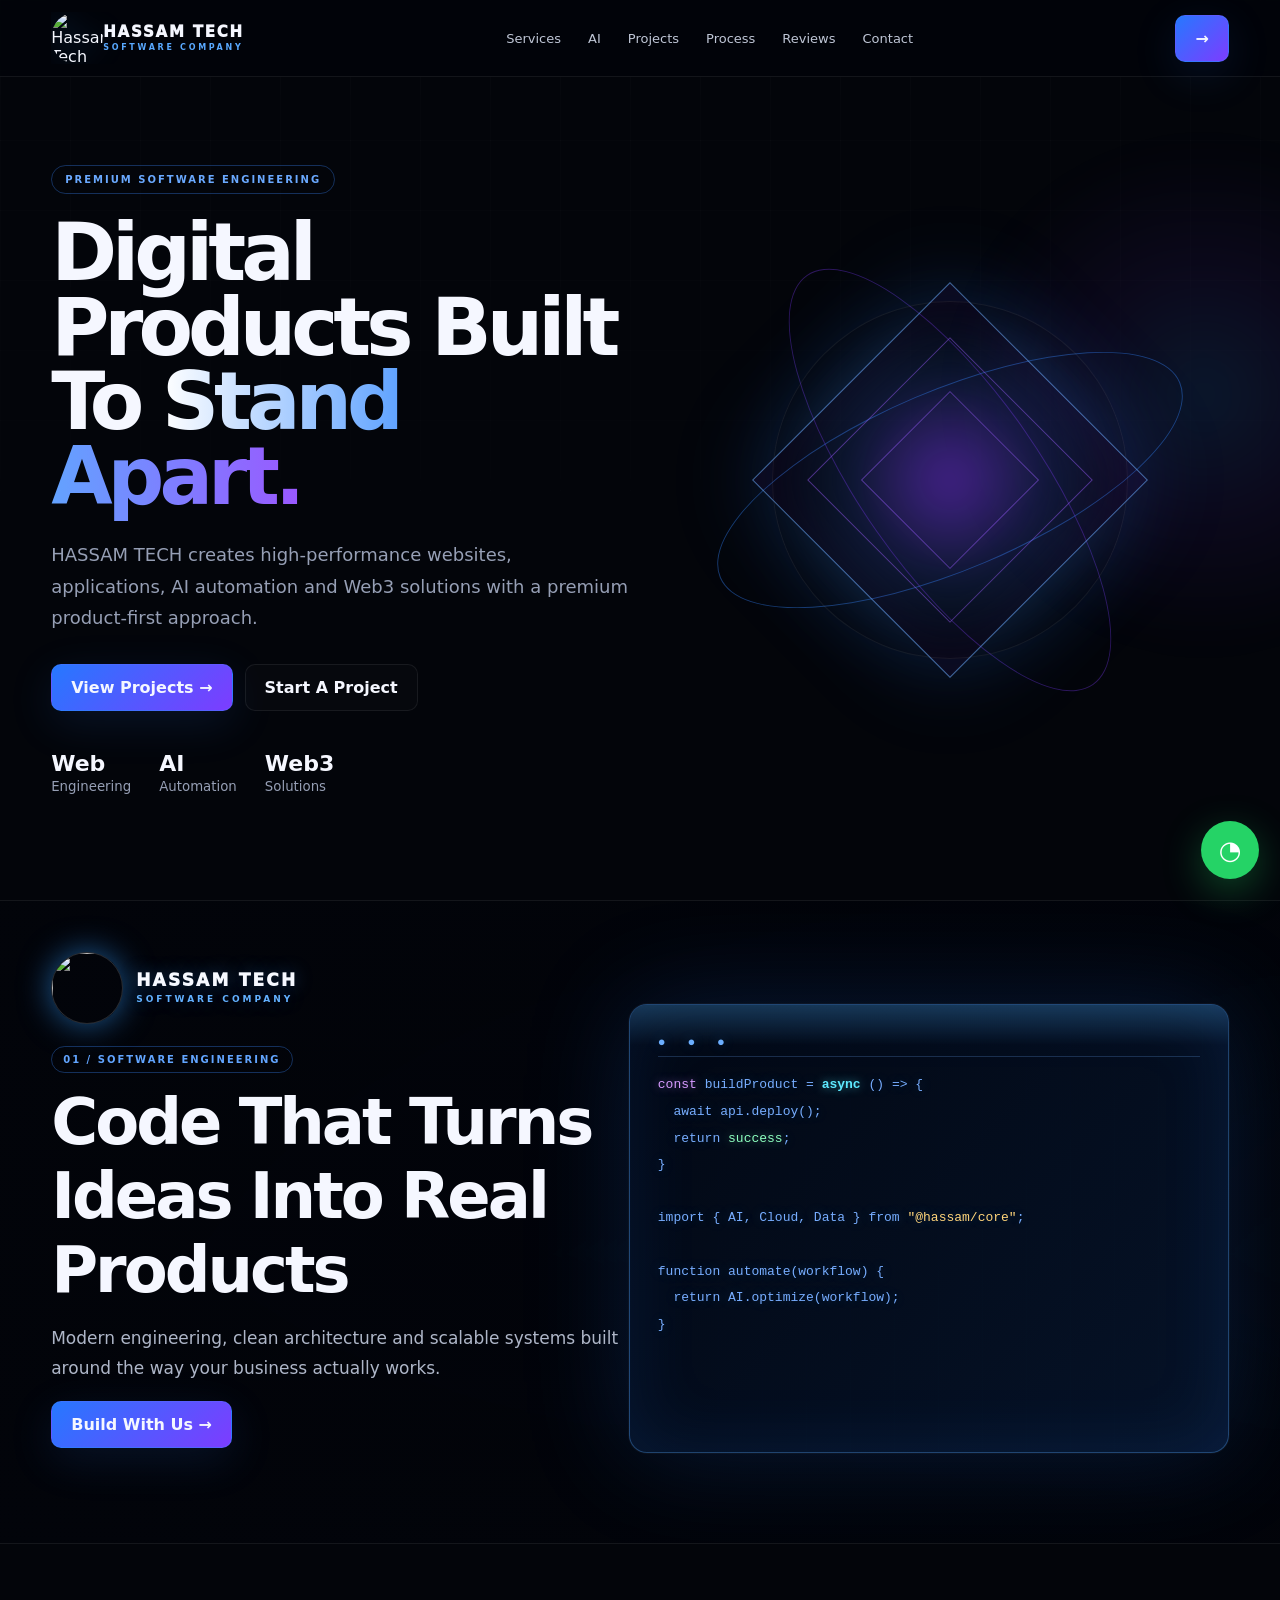
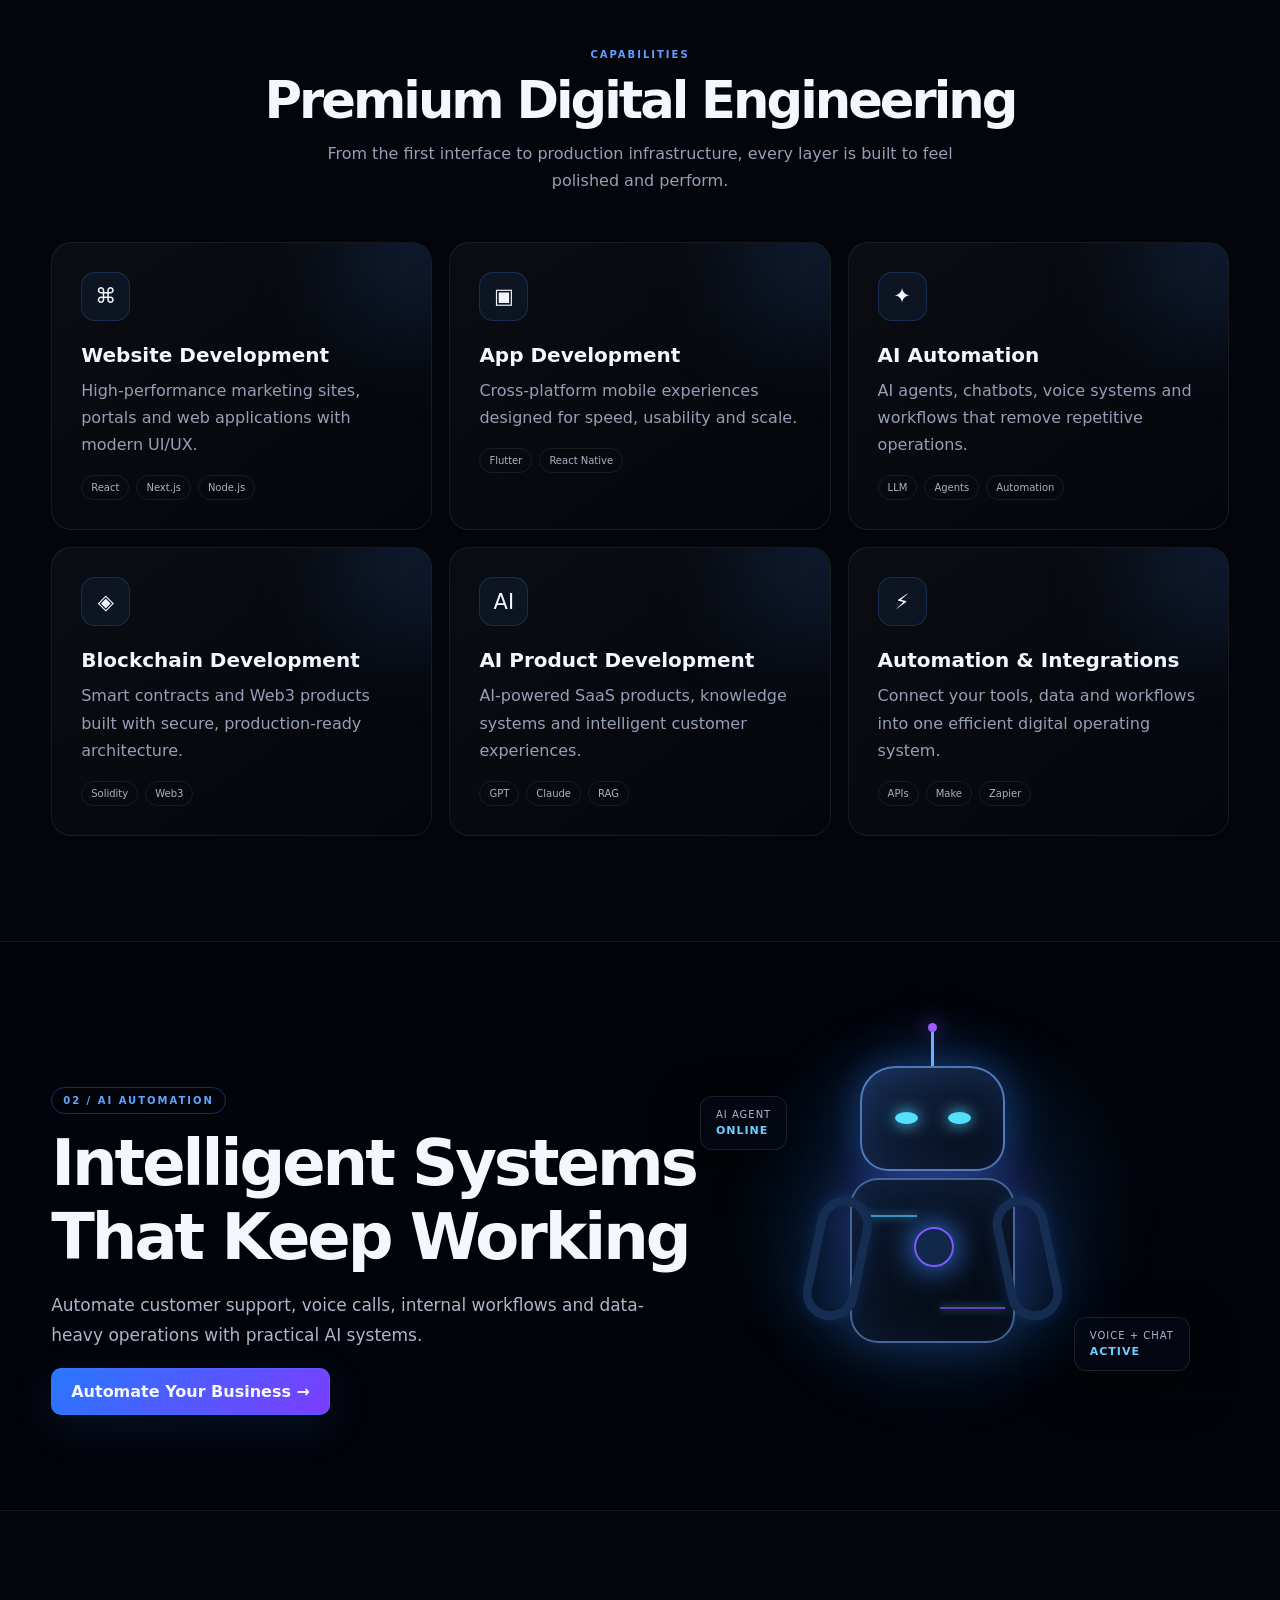
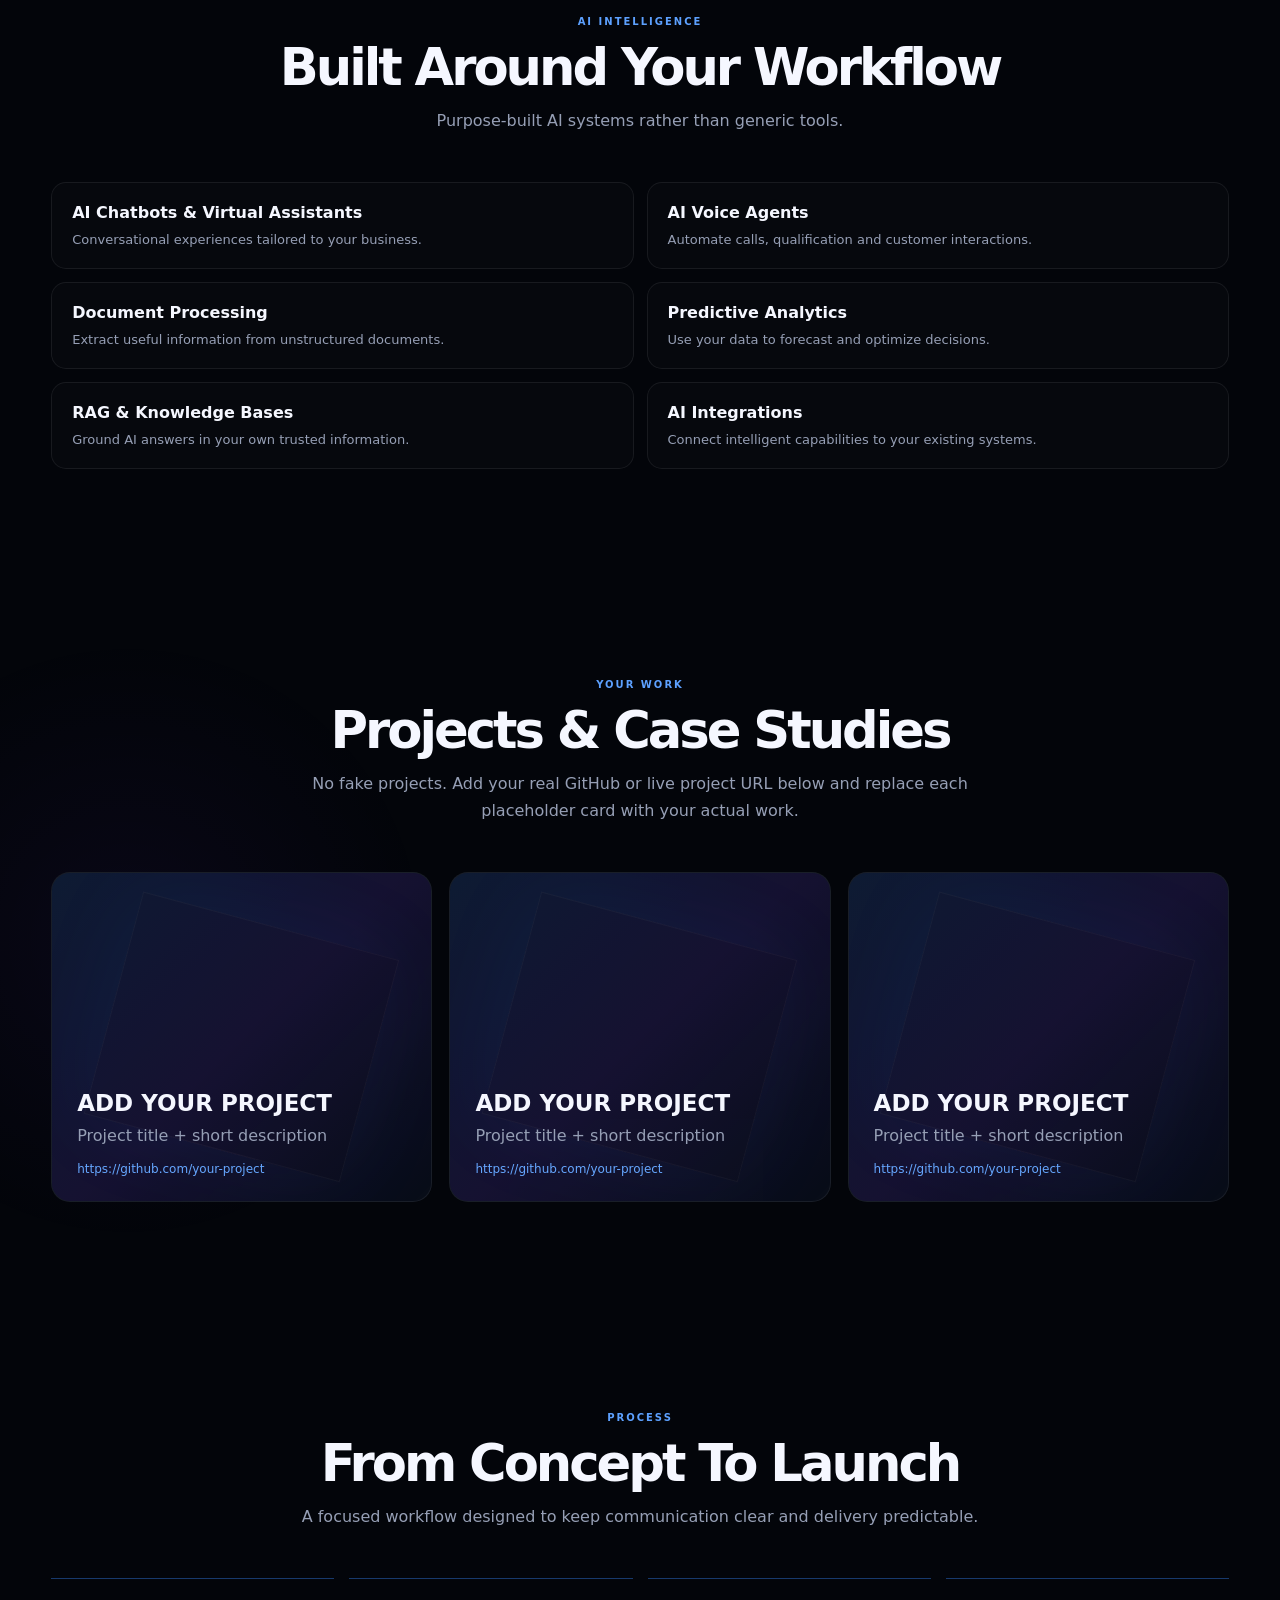
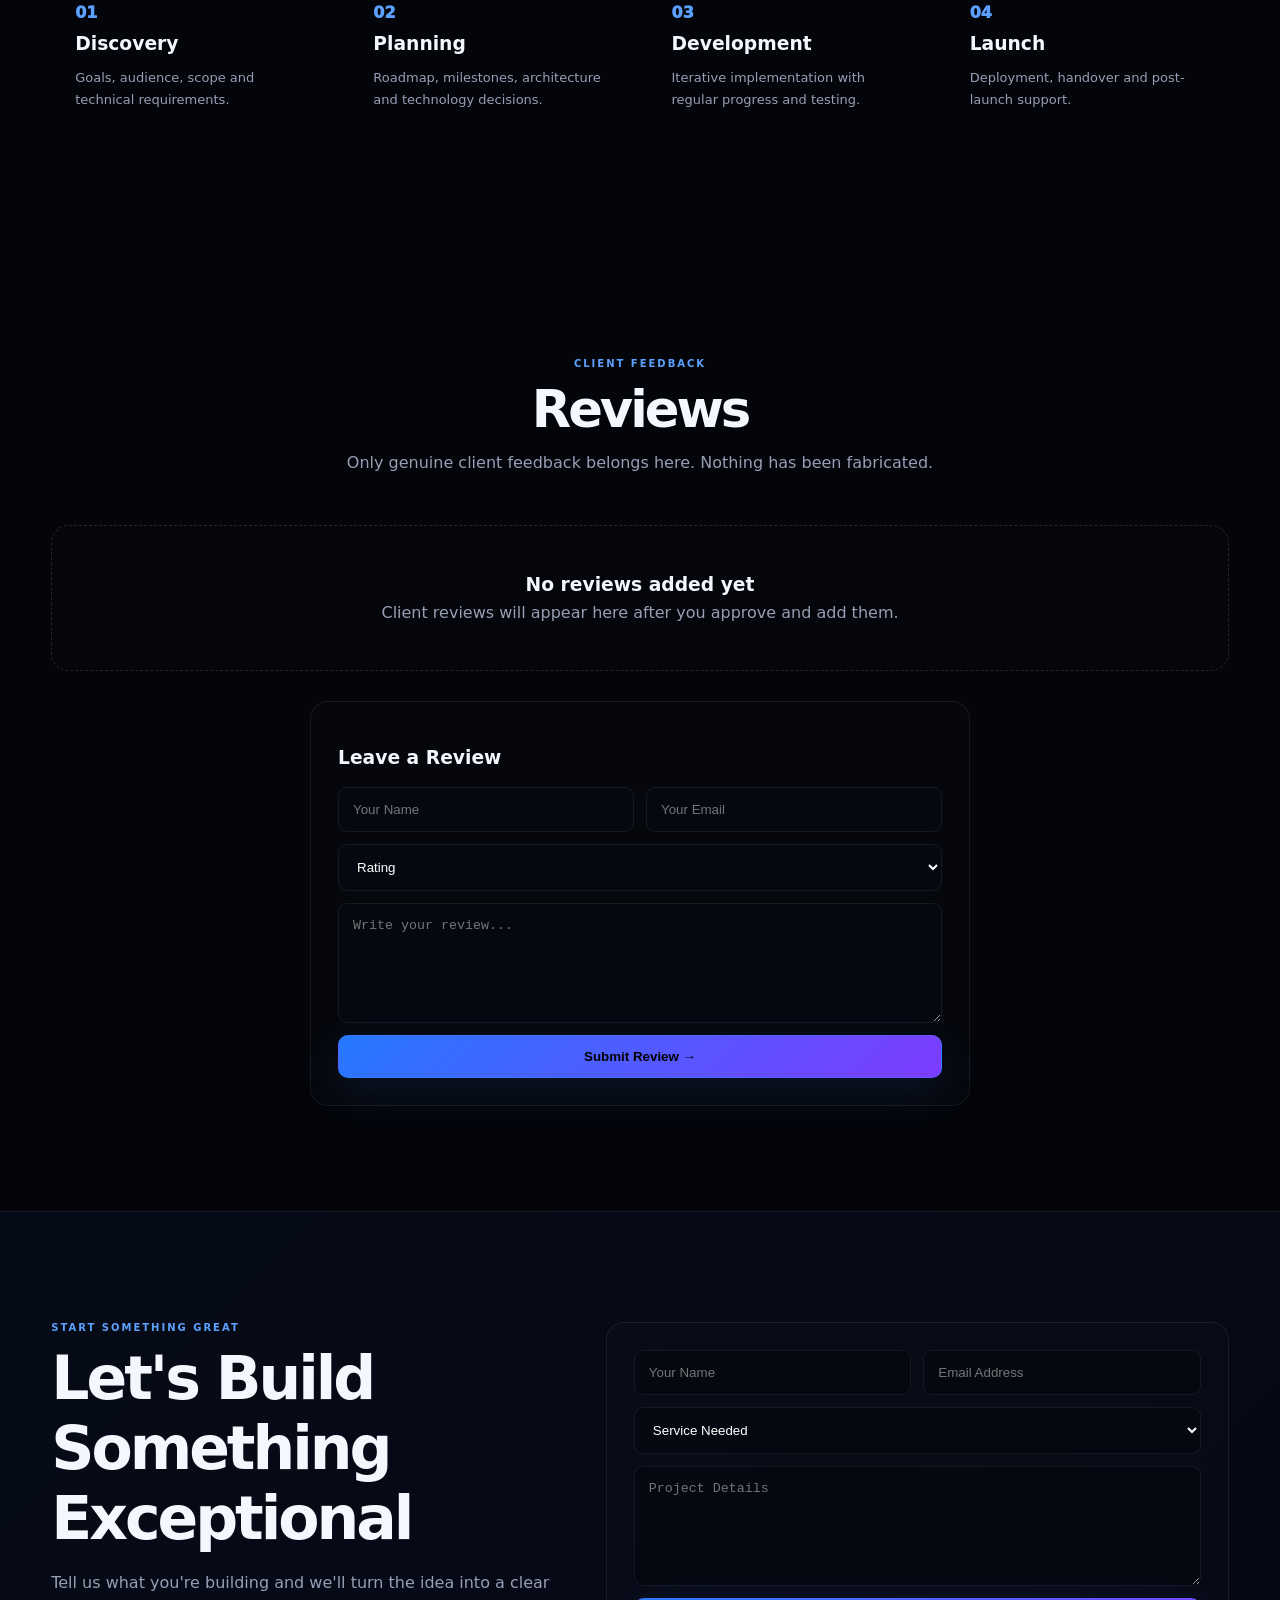
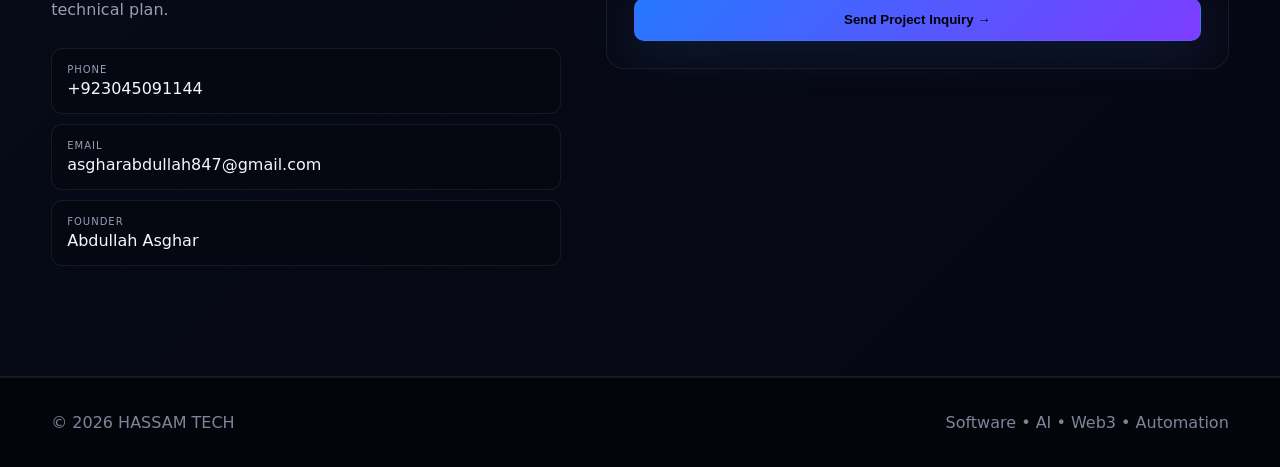
==== index.html @ 9f017bdd "Update index.html" ====
<!doctype html>
<html lang="en">
<head>
<meta charset="utf-8">
<meta name="viewport" content="width=device-width,initial-scale=1">
<title>HASSAM TECH — Premium Software Agency</title>
<meta name="description" content="HASSAM TECH — premium software development, AI automation, web, mobile and blockchain solutions.">
<style>
:root{--bg:#02040a;--panel:#080c15;--text:#f8f9ff;--muted:#969fb5;--line:#ffffff12;--blue:#3988ff;--violet:#813cff;--cyan:#29d5ff}
*{box-sizing:border-box}html{scroll-behavior:smooth}body{margin:0;background:var(--bg);color:var(--text);font-family:Inter,ui-sans-serif,system-ui,-apple-system,Segoe UI,Arial,sans-serif;overflow-x:hidden}body:before{content:"";position:fixed;inset:0;pointer-events:none;background-image:linear-gradient(#ffffff04 1px,transparent 1px),linear-gradient(90deg,#ffffff04 1px,transparent 1px);background-size:70px 70px;mask-image:linear-gradient(to bottom,#000,transparent 85%);z-index:-1}a{text-decoration:none;color:inherit}.wrap{width:min(1180px,92%);margin:auto}
nav{position:fixed;z-index:50;inset:0 0 auto;background:#02040ad9;backdrop-filter:blur(22px);border-bottom:1px solid var(--line)}.nav{height:76px;display:flex;align-items:center;justify-content:space-between}.logo{font-size:20px;font-weight:950;letter-spacing:2px}.logo em{font-style:normal;color:var(--blue)}.links{display:flex;gap:27px;color:#bfc6d6;font-size:13px}.links a{transition:.25s}.links a:hover{color:#fff}.navbtn,.btn{border:1px solid #3988ff55;border-radius:10px;padding:13px 19px;font-weight:850;display:inline-flex;align-items:center;justify-content:center;gap:8px;transition:.35s}.navbtn,.primary{background:linear-gradient(135deg,#2678ff,#7d3cff);box-shadow:0 12px 45px #3988ff20}.btn:hover,.navbtn:hover{transform:translateY(-3px);box-shadow:0 18px 50px #3988ff30}.secondary{background:#ffffff04;border-color:var(--line)}.menu{display:none;background:none;border:1px solid var(--line);color:#fff;padding:9px;border-radius:8px}
.hero{min-height:900px;padding:155px 0 95px;display:grid;grid-template-columns:1.02fr .98fr;gap:40px;align-items:center;position:relative}.hero:after{content:"";position:absolute;width:550px;height:550px;right:-250px;top:120px;background:radial-gradient(circle,#3988ff25,#813cff12,transparent 65%);filter:blur(20px);z-index:-1}.eyebrow{display:inline-flex;padding:8px 13px;border:1px solid #3988ff55;border-radius:99px;color:#6aa9ff;text-transform:uppercase;font-size:10px;letter-spacing:2px;font-weight:900}.hero h1{font-size:clamp(52px,6.2vw,88px);line-height:.94;letter-spacing:-5px;margin:22px 0 25px}.hero h1 span{background:linear-gradient(90deg,#fff 0%,#62a4ff 48%,#9a58ff 100%);background-clip:text;color:transparent}.hero p{color:var(--muted);font-size:18px;line-height:1.75;max-width:630px;margin:0 0 30px}.actions{display:flex;gap:12px;flex-wrap:wrap}.micro{display:flex;gap:28px;margin-top:40px}.micro b{font-size:22px;display:block}.micro small{color:var(--muted)}
.heroVisual{height:560px;position:relative;display:grid;place-items:center}.core{width:280px;height:280px;border:1px solid #6da8ff99;transform:rotate(45deg);position:absolute;box-shadow:0 0 100px #3988ff35,inset 0 0 80px #813cff1c;animation:levitate 7s ease-in-out infinite}.core:before,.core:after{content:"";position:absolute;inset:38px;border:1px solid #9b5cff77}.core:after{inset:76px}.halo{position:absolute;width:500px;height:180px;border:1px solid #3988ff66;border-radius:50%;transform:rotate(-23deg);animation:spin 14s linear infinite}.halo.two{transform:rotate(55deg);border-color:#813cff55;animation-direction:reverse}.orb{position:absolute;width:350px;height:350px;border-radius:50%;background:radial-gradient(circle,#813cff88,#3988ff25 42%,transparent 70%);filter:blur(18px);animation:breathe 4s ease-in-out infinite}.scan{position:absolute;inset:18%;border:1px solid #ffffff10;border-radius:50%;box-shadow:0 0 80px #3988ff14}
.videoSection{position:relative;min-height:560px;display:flex;align-items:center;overflow:hidden;border-top:1px solid var(--line);border-bottom:1px solid var(--line)}.bgvideo{position:absolute;inset:0;width:100%;height:100%;object-fit:cover;opacity:.34;filter:saturate(.75) contrast(1.1)}.videoOverlay{position:absolute;inset:0;background:linear-gradient(90deg,#02040af5 0%,#02040ac8 48%,#02040a8c 100%),linear-gradient(0deg,#02040ae8,transparent 45%,#02040ab5)}.videoContent{position:relative;z-index:2;padding:95px 0}.videoContent h2{font-size:clamp(38px,5vw,65px);letter-spacing:-3px;max-width:720px;margin:12px 0}.videoContent p{color:#aeb6c8;max-width:610px;line-height:1.75;font-size:17px}.videoBadge{display:inline-block;color:#62a5ff;border:1px solid #3988ff55;border-radius:99px;padding:7px 11px;font-size:10px;letter-spacing:2px;font-weight:900}
.section{padding:105px 0}.head{text-align:center;margin-bottom:48px}.kicker{font-size:10px;letter-spacing:2px;text-transform:uppercase;color:#5da1ff;font-weight:900}.head h2{font-size:clamp(35px,4vw,55px);letter-spacing:-3px;margin:10px 0}.head p{max-width:680px;margin:auto;color:var(--muted);line-height:1.7}.grid{display:grid;grid-template-columns:repeat(3,1fr);gap:17px}.card{min-height:240px;padding:29px;border:1px solid var(--line);border-radius:20px;background:linear-gradient(145deg,#ffffff09,#ffffff02);position:relative;overflow:hidden;transition:.4s}.card:after{content:"";position:absolute;width:170px;height:170px;right:-80px;top:-80px;background:#3988ff20;filter:blur(45px)}.card:hover{transform:translateY(-9px) rotateX(2deg);border-color:#3988ff55;box-shadow:0 30px 80px #0008}.icon{width:49px;height:49px;border-radius:14px;display:grid;place-items:center;background:#3988ff12;border:1px solid #3988ff38;margin-bottom:22px;font-size:21px}.card h3{margin:0 0 10px;font-size:20px}.card p{color:var(--muted);line-height:1.7;margin:0}.tags{display:flex;gap:7px;flex-wrap:wrap;margin-top:17px}.tag{font-size:10px;padding:6px 9px;border:1px solid var(--line);border-radius:99px;color:#aab2c4}
.ai{position:relative;overflow:hidden}.ai:before{content:"AI";position:absolute;font-size:300px;font-weight:950;color:#ffffff02;right:-30px;top:-60px;line-height:1;pointer-events:none}.aiGrid{display:grid;grid-template-columns:repeat(2,1fr);gap:13px}.aiItem{padding:20px;border:1px solid var(--line);border-radius:15px;background:#ffffff04;transition:.3s}.aiItem:hover{border-color:#813cff55;transform:translateX(5px);background:#813cff08}.aiItem b{display:block;margin-bottom:7px}.aiItem span{font-size:13px;color:var(--muted)}
.projects{background:radial-gradient(circle at 10% 50%,#813cff0e,transparent 25%)}.project{min-height:330px;padding:25px;border:1px solid var(--line);border-radius:19px;position:relative;overflow:hidden;background:#080d18;display:flex;flex-direction:column;justify-content:flex-end;transition:.4s}.project:hover{transform:translateY(-8px);border-color:#3988ff55;box-shadow:0 30px 80px #0009}.projectVisual{position:absolute;inset:0;background:linear-gradient(135deg,#3988ff22,#813cff20,transparent);opacity:.9}.projectVisual:before{content:"";position:absolute;inset:15%;border:1px solid #ffffff0a;transform:rotate(15deg);box-shadow:0 0 90px #3988ff14}.projectContent{position:relative;z-index:2}.project h3{font-size:23px;margin:0 0 7px}.project p{color:var(--muted);line-height:1.65;margin:0 0 13px}.projectUrl{color:#66a7ff;font-size:12px;word-break:break-all}
.process{display:grid;grid-template-columns:repeat(4,1fr);gap:15px}.step{padding:24px;border-top:1px solid #3988ff66}.step .num{color:#5ba0ff;font-weight:950}.step h3{margin:11px 0 8px}.step p{color:var(--muted);font-size:13px;line-height:1.7}
.reviewsEmpty{border:1px dashed #ffffff20;border-radius:18px;padding:48px 25px;text-align:center;background:#ffffff02}.reviewsEmpty h3{margin:0 0 8px}.reviewsEmpty p{color:var(--muted);margin:0}.formbox{max-width:660px;margin:30px auto 0;padding:27px;border:1px solid var(--line);border-radius:18px;background:#ffffff03}.fields{display:grid;grid-template-columns:1fr 1fr;gap:12px}.input,textarea,select{width:100%;background:#050810;color:#fff;border:1px solid var(--line);padding:14px;border-radius:9px;outline:none}.input:focus,textarea:focus,select:focus{border-color:#3988ff66}.full{grid-column:1/-1}textarea{min-height:120px;resize:vertical}
.contact{padding:110px 0;background:linear-gradient(135deg,#3988ff0e,#813cff0b);border-top:1px solid var(--line);border-bottom:1px solid var(--line)}.contactGrid{display:grid;grid-template-columns:.9fr 1.1fr;gap:45px;align-items:start}.contact h2{font-size:clamp(40px,5vw,60px);letter-spacing:-3px;margin:10px 0}.contact p{color:var(--muted);line-height:1.7;max-width:500px}.details{display:grid;gap:10px;margin-top:25px}.detail{padding:15px;border:1px solid var(--line);border-radius:11px;background:#0003}.detail span{display:block;color:var(--muted);font-size:10px;text-transform:uppercase;letter-spacing:1px;margin-bottom:4px}
footer{padding:35px 0;color:#7d8599;border-top:1px solid var(--line)}.foot{display:flex;justify-content:space-between;gap:15px;flex-wrap:wrap}.wa{position:fixed;right:21px;bottom:21px;z-index:60;width:58px;height:58px;border-radius:50%;display:grid;place-items:center;background:#25d366;color:#fff;font-size:26px;box-shadow:0 12px 40px #25d36655;animation:floatbtn 2.5s ease-in-out infinite}
.reveal{opacity:0;transform:translateY(35px);transition:opacity .8s ease,transform .8s ease}.show{opacity:1;transform:none}
@keyframes levitate{50%{transform:rotate(45deg) translateY(-22px)}}@keyframes breathe{50%{transform:scale(1.12);opacity:.8}}@keyframes spin{to{transform:rotate(337deg)}}@keyframes floatbtn{50%{transform:translateY(-7px)}}
@media(max-width:850px){.links,.navbtn{display:none}.menu{display:block}.hero{grid-template-columns:1fr;padding-top:125px}.heroVisual{height:390px;order:-1}.core{width:185px;height:185px}.halo{width:310px}.grid{grid-template-columns:1fr 1fr}.process{grid-template-columns:1fr 1fr}.contactGrid{grid-template-columns:1fr}.videoSection{min-height:520px}}
@media(max-width:560px){.hero h1{font-size:45px;letter-spacing:-2.5px}.hero p{font-size:16px}.heroVisual{height:300px}.core{width:140px;height:140px}.halo{width:240px}.grid,.aiGrid,.process,.fields{grid-template-columns:1fr}.section{padding:75px 0}.head h2{font-size:36px}.videoContent h2{font-size:40px}.full{grid-column:auto}.micro{gap:17px}}

/* LUXURY V3 MOTION SYSTEM */
.theme{background:#ffffff08;border:1px solid #ffffff18;color:#fff;width:39px;height:39px;border-radius:50%;cursor:pointer;font-size:17px;margin-left:auto;margin-right:10px;transition:.35s}.theme:hover{transform:rotate(25deg) scale(1.08);border-color:#66a7ff88}
.codeRain{position:absolute;z-index:1;right:5%;top:12%;width:min(520px,44vw);height:76%;overflow:hidden;padding:25px 28px;border:1px solid #5da1ff2e;border-radius:18px;background:linear-gradient(135deg,#02050bdd,#071329bb);color:#77adff;font:13px/2.05 ui-monospace,SFMono-Regular,Menlo,monospace;box-shadow:0 0 80px #3988ff18,inset 0 0 50px #3988ff0a;opacity:.86;animation:codeFloat 6s ease-in-out infinite}.codeRain:before{content:"●  ●  ●";display:block;color:#ffffff30;letter-spacing:7px;border-bottom:1px solid #ffffff10;margin-bottom:15px}.codeRain span{color:#d783ff}.codeRain b{color:#55d6ff}.codeRain i{color:#78ffb0;font-style:normal}.codeRain em{color:#ffcc75;font-style:normal}.codeRain:after{content:"";position:absolute;left:0;right:0;height:90px;top:-90px;background:linear-gradient(transparent,#54a5ff28,transparent);animation:scanCode 3.4s linear infinite}
.robotScene{position:absolute;z-index:1;right:7%;top:50%;transform:translateY(-50%);width:510px;height:470px;pointer-events:none}.robotGlow{position:absolute;width:430px;height:430px;border-radius:50%;left:40px;top:10px;background:radial-gradient(circle,#7c3cff45,#2488ff18 40%,transparent 70%);filter:blur(12px);animation:robotPulse 4s ease-in-out infinite}.robot{position:absolute;left:145px;top:75px;width:215px;height:310px;filter:drop-shadow(0 0 25px #3988ff55);animation:robotFloat 5s ease-in-out infinite}.robotHead{position:absolute;left:35px;top:0;width:145px;height:105px;border:2px solid #71aaffaa;border-radius:35px 35px 28px 28px;background:linear-gradient(145deg,#162a4c,#050914);box-shadow:inset 0 0 35px #3988ff28,0 0 35px #3988ff22;display:flex;align-items:center;justify-content:center;gap:30px}.eye{width:23px;height:12px;border-radius:50%;background:#55dfff;box-shadow:0 0 16px #55dfff;animation:blink 4s infinite}.antenna{position:absolute;width:3px;height:40px;background:#69b5ff;left:106px;top:-38px}.antenna:after{content:"";position:absolute;width:9px;height:9px;border-radius:50%;background:#9c5cff;left:-3px;top:-5px;box-shadow:0 0 20px #9c5cff;animation:blink 1.4s infinite}.robotBody{position:absolute;left:25px;top:112px;width:165px;height:165px;border:2px solid #638ed0aa;border-radius:28px;background:linear-gradient(145deg,#0d1a31,#04070d);box-shadow:inset 0 0 45px #3988ff20}.coreDot{position:absolute;left:62px;top:47px;width:40px;height:40px;border-radius:50%;border:2px solid #7d5cff;background:#3988ff30;box-shadow:0 0 30px #3988ff;animation:coreSpin 2s linear infinite}.circuit{position:absolute;height:2px;background:#48cfff;box-shadow:0 0 9px #48cfff;opacity:.7}.c1{width:55px;left:10px;top:35px}.c2{width:65px;right:8px;bottom:32px;background:#9a55ff}.arm{position:absolute;top:130px;width:55px;height:125px;border:9px solid #152d50;border-radius:30px;box-shadow:0 0 15px #3988ff22}.arm.left{left:-15px;transform:rotate(12deg)}.arm.right{right:-15px;transform:rotate(-12deg)}.floatCard{position:absolute;padding:12px 15px;border:1px solid #ffffff18;border-radius:12px;background:#050914cc;backdrop-filter:blur(12px);color:#aeb9cc;font-size:10px;letter-spacing:1px;box-shadow:0 15px 45px #0008;animation:cardFloat 4s ease-in-out infinite}.floatCard b{display:block;color:#6dceff;font-size:11px;margin-top:4px}.fc1{left:20px;top:105px}.fc2{right:0;bottom:90px;animation-delay:-1.5s}
/* disabled light mode: .light{--bg:#f5f7fb;--panel:#fff;--text:#111827;--muted:#596273;--line:#11182718}.light nav{background:#ffffffdc}.light .theme{color:#111;background:#00000008}.light .card,.light .project,.light .formbox,.light .reviewsEmpty{background:#ffffffcc}.light .videoOverlay{background:linear-gradient(90deg,#f5f7fbee 0%,#f5f7fbd2 48%,#f5f7fb88 100%),linear-gradient(0deg,#f5f7fbe8,transparent 45%,#f5f7fbb5)}.light .codeRain{background:#ffffffdf;color:#315f9e;border-color:#315f9e22}.light .detail,.light .aiItem{background:#fff}.light footer{color:#667085}
@keyframes codeFloat{50%{transform:translateY(-10px)}}@keyframes scanCode{to{top:100%}}@keyframes robotFloat{50%{transform:translateY(-16px) rotateY(5deg)}}@keyframes robotPulse{50%{transform:scale(1.12);opacity:.75}}@keyframes blink{0%,45%,50%,100%{opacity:1}47%{opacity:.1}}@keyframes coreSpin{to{transform:rotate(360deg)}}@keyframes cardFloat{50%{transform:translateY(-12px)}}
@media(max-width:850px){.codeRain{right:3%;width:48%;opacity:.55}.robotScene{right:-5%;transform:translateY(-50%) scale(.82);opacity:.7}}
@media(max-width:600px){.codeRain{left:5%;right:5%;width:auto;top:8%;height:55%;opacity:.42;font-size:10px}.heroVisual{margin-top:-10px}.robotScene{right:-28%;transform:translateY(-50%) scale(.62);opacity:.45}.videoContent{padding-top:190px}.videoSection{min-height:620px}}

/* V4 precision branding + brighter code treatment */
.brandLogo{display:flex;align-items:center;text-decoration:none;min-width:170px;height:52px;overflow:hidden}
.brandLogo img{height:49px;width:auto;display:block;object-fit:contain;filter:drop-shadow(0 0 12px rgba(50,155,255,.22))}
.codeBrandMark{position:absolute;z-index:3;left:5%;top:10%;display:flex;align-items:center;gap:12px;pointer-events:none}
.codeBrandMark img{width:62px;height:62px;object-fit:cover;border-radius:50%;box-shadow:0 0 28px rgba(50,155,255,.55);border:1px solid rgba(255,255,255,.16)}
.codeBrandMark span{font-size:13px;line-height:1.2;font-weight:800;letter-spacing:1.8px;color:#f4f7ff;text-shadow:0 0 18px rgba(65,158,255,.35)}
.codeBrandMark small{font-size:8px;letter-spacing:2.2px;color:#79b7ff;font-weight:600}
.codeRain{right:4%;top:16%;width:min(600px,49vw);height:70%;opacity:1!important;background:
linear-gradient(135deg,rgba(2,8,20,.96),rgba(6,20,43,.92)),
repeating-linear-gradient(90deg,rgba(77,160,255,.05) 0 1px,transparent 1px 44px);
border:1px solid rgba(79,164,255,.38)!important;
box-shadow:0 0 110px rgba(40,125,255,.18),inset 0 0 70px rgba(43,127,255,.12),0 0 0 1px rgba(255,255,255,.03);
text-shadow:0 0 12px rgba(72,174,255,.25)}
.codeRain:before{color:#6caeff!important;border-bottom-color:rgba(108,174,255,.22)!important}
.codeRain:after{background:linear-gradient(transparent,rgba(83,184,255,.38),transparent)!important;height:130px;animation-duration:2.4s!important}
.codeRain span{color:#d69aff!important;text-shadow:0 0 9px rgba(214,154,255,.55)}
.codeRain b{color:#5ee9ff!important;text-shadow:0 0 10px rgba(94,233,255,.55)}
.codeRain i{color:#8dffbf!important;text-shadow:0 0 10px rgba(141,255,191,.45)}
.codeRain em{color:#ffd479!important}
.heroVisual{position:relative;z-index:2}
@media(max-width:850px){
 .brandLogo{min-width:130px;height:46px}.brandLogo img{height:43px}
 .codeBrandMark{left:5%;top:7%}.codeBrandMark img{width:48px;height:48px}
 .codeBrandMark span{font-size:10px}.codeBrandMark small{font-size:6px}
 .codeRain{left:5%;right:5%;width:auto;top:14%;height:62%;opacity:.9!important}
}
@media(max-width:600px){
 .codeBrandMark{top:5%}.codeRain{top:15%;height:54%;font-size:9px;line-height:1.8}
}
body{background:#03050a;color:#f5f7ff}.theme{display:none!important}\n
/* ===== PIXEL PERFECT HASSAM TECH BRAND ALIGNMENT ===== */
.brandLogo{
  display:flex!important;
  align-items:center!important;
  gap:11px!important;
  min-width:0!important;
  width:auto!important;
  height:54px!important;
  overflow:visible!important;
}
.brandLogo > img{
  width:52px!important;
  height:52px!important;
  flex:0 0 52px!important;
  object-fit:cover!important;
  object-position:center!important;
  border-radius:50%!important;
  display:block!important;
  filter:drop-shadow(0 0 14px rgba(50,155,255,.32))!important;
}
.navBrandText{
  display:flex!important;
  flex-direction:column!important;
  justify-content:center!important;
  gap:4px!important;
  line-height:1!important;
  white-space:nowrap!important;
}
.navBrandText strong{
  font-size:15px!important;
  font-weight:950!important;
  letter-spacing:1.8px!important;
  color:#f5f7ff!important;
}
.navBrandText small{
  font-size:8px!important;
  font-weight:750!important;
  letter-spacing:2.7px!important;
  color:#59a9ff!important;
}

.codeBrandMark{
  left:4%!important;
  top:8%!important;
  gap:13px!important;
  align-items:center!important;
  padding:0!important;
}
.codeBrandMark img{
  width:72px!important;
  height:72px!important;
  flex:0 0 72px!important;
  object-fit:cover!important;
  object-position:center!important;
  border-radius:50%!important;
  display:block!important;
  box-shadow:0 0 32px rgba(50,155,255,.58)!important;
}
.codeBrandMark span{
  display:flex!important;
  flex-direction:column!important;
  gap:6px!important;
  line-height:1!important;
  white-space:nowrap!important;
}
.codeBrandMark span strong{
  font-size:17px!important;
  line-height:1!important;
  font-weight:950!important;
  letter-spacing:2.2px!important;
  color:#f7f9ff!important;
  text-shadow:0 0 18px rgba(65,158,255,.35)!important;
}
.codeBrandMark span small{
  font-size:9px!important;
  line-height:1!important;
  letter-spacing:3px!important;
  color:#62b1ff!important;
  font-weight:750!important;
}

/* Keep the software engineering badge visually independent */
.videoContent{
  padding-top:145px!important;
}
.videoBadge{
  position:relative!important;
  z-index:4!important;
}

@media(max-width:850px){
  .brandLogo{height:46px!important;gap:8px!important}
  .brandLogo > img{width:43px!important;height:43px!important;flex-basis:43px!important}
  .navBrandText strong{font-size:12px!important;letter-spacing:1.4px!important}
  .navBrandText small{font-size:6px!important;letter-spacing:2px!important}
  .codeBrandMark{left:5%!important;top:7%!important;gap:9px!important}
  .codeBrandMark img{width:52px!important;height:52px!important;flex-basis:52px!important}
  .codeBrandMark span strong{font-size:12px!important;letter-spacing:1.6px!important}
  .codeBrandMark span small{font-size:7px!important;letter-spacing:2.2px!important}
}
@media(max-width:600px){
  .codeBrandMark{top:5%!important}
  .videoContent{padding-top:125px!important}
}


/* ================= REVIEWS — PREMIUM AUTO SCROLL ================= */
.reviews-section{
  position:relative;
  overflow:hidden;
  padding:110px 0 100px;
  background:
    radial-gradient(circle at 15% 25%, rgba(36,140,255,.10), transparent 28%),
    radial-gradient(circle at 85% 75%, rgba(0,212,255,.07), transparent 25%),
    #05070b;
  border-top:1px solid rgba(255,255,255,.07);
}
.reviews-heading{
  text-align:center;
  margin:0 auto 42px;
  padding:0 20px;
}
.reviews-heading .section-kicker{
  display:inline-block;
  font-size:11px;
  font-weight:800;
  letter-spacing:3px;
  color:#5caeff;
  margin-bottom:12px;
}
.reviews-heading h2{
  margin:0;
  font-size:clamp(30px,4vw,52px);
  line-height:1;
  font-weight:950;
  letter-spacing:-1.5px;
  color:#fff;
}
.reviews-heading h2 span{
  background:linear-gradient(90deg,#fff,#58aaff);
  -webkit-background-clip:text;
  background-clip:text;
  color:transparent;
}
.reviews-heading p{
  margin:14px 0 0;
  color:rgba(255,255,255,.58);
  font-size:14px;
}
.reviews-viewport{
  width:100%;
  overflow:hidden;
  mask-image:linear-gradient(to right,transparent 0%,#000 7%,#000 93%,transparent 100%);
  -webkit-mask-image:linear-gradient(to right,transparent 0%,#000 7%,#000 93%,transparent 100%);
}
.reviews-track{
  display:flex;
  width:max-content;
  gap:22px;
  padding:10px 0 25px;
  animation:reviewsAutoScroll 42s linear infinite;
  will-change:transform;
}
.reviews-track:hover{animation-play-state:paused}
.review-card{
  width:310px;
  min-width:310px;
  height:410px;
  padding:10px;
  border-radius:22px;
  background:linear-gradient(145deg,rgba(255,255,255,.13),rgba(255,255,255,.035));
  border:1px solid rgba(105,180,255,.20);
  box-shadow:0 18px 55px rgba(0,0,0,.42), inset 0 1px 0 rgba(255,255,255,.08);
  backdrop-filter:blur(12px);
  overflow:hidden;
  transition:transform .4s ease,border-color .4s ease,box-shadow .4s ease;
}
.review-card:hover{
  transform:translateY(-9px);
  border-color:rgba(83,170,255,.65);
  box-shadow:0 25px 70px rgba(0,120,255,.18),0 20px 55px rgba(0,0,0,.45);
}
.review-card img{
  display:block;
  width:100%;
  height:100%;
  object-fit:cover;
  object-position:center;
  border-radius:15px;
}
.review-caption{
  display:none;
}
.review-placeholder{
  height:100%;
  border:1px dashed rgba(110,185,255,.32);
  border-radius:15px;
  display:flex;
  flex-direction:column;
  align-items:center;
  justify-content:center;
  text-align:center;
  padding:30px;
  color:#fff;
  background:linear-gradient(160deg,rgba(35,120,220,.08),rgba(255,255,255,.015));
}
.placeholder-icon{
  width:58px;height:58px;border-radius:50%;
  display:grid;place-items:center;
  font-size:30px;color:#66b2ff;
  border:1px solid rgba(102,178,255,.4);
  margin-bottom:18px;
}
.review-placeholder strong{
  font-size:12px;letter-spacing:2px;
}
.review-placeholder span{
  margin-top:10px;
  color:rgba(255,255,255,.48);
  font-size:11px;line-height:1.7;
}
.reviews-controls{
  display:flex;
  align-items:center;
  justify-content:center;
  gap:15px;
  margin-top:25px;
}
.review-arrow{
  width:40px;height:40px;border-radius:50%;
  border:1px solid rgba(100,180,255,.28);
  background:rgba(255,255,255,.04);
  color:#fff;font-size:25px;line-height:1;
  cursor:pointer;
  transition:.25s ease;
}
.review-arrow:hover{
  background:rgba(60,155,255,.16);
  border-color:#55aaff;
}
.review-dots{display:flex;gap:7px}
.review-dot{
  width:6px;height:6px;border-radius:50%;
  background:rgba(255,255,255,.2);
}
.review-dot.active{background:#5eafff;box-shadow:0 0 12px #5eafff}
@keyframes reviewsAutoScroll{
  from{transform:translateX(0)}
  to{transform:translateX(calc(-50% - 11px))}
}
@media(max-width:700px){
  .reviews-section{padding:80px 0 75px}
  .review-card{width:275px;min-width:275px;height:365px}
  .reviews-track{gap:16px;animation-duration:34s}
}

</style>
</head>
<body>
<nav><div class="wrap nav"><a class="brandLogo" href="#home">
<img src="assets/hassam-tech-logo.png" alt="Hassam Tech">
<span class="navBrandText"><strong>HASSAM TECH</strong><small>SOFTWARE COMPANY</small></span>
</a><div class="links"><a href="#services">Services</a><a href="#ai">AI</a><a href="#projects">Projects</a><a href="#process">Process</a><a href="#reviews">Reviews</a><a href="#contact">Contact</a></div><a class="navbtn" href="#contact"> →</a><button class="menu">☰</button></div></nav>

<section class="wrap hero" id="home"><div class="reveal"><div class="eyebrow">Premium Software Engineering</div><h1>Digital Products Built To <span>Stand Apart.</span></h1><p>HASSAM TECH creates high-performance websites, applications, AI automation and Web3 solutions with a premium product-first approach.</p><div class="actions"><a class="btn primary" href="#projects">View Projects →</a><a class="btn secondary" href="#contact">Start A Project</a></div><div class="micro"><div><b>Web</b><small>Engineering</small></div><div><b>AI</b><small>Automation</small></div><div><b>Web3</b><small>Solutions</small></div></div></div><div class="heroVisual reveal"><div class="orb"></div><div class="halo"></div><div class="halo two"></div><div class="scan"></div><div class="core"></div></div></section>

<section class="videoSection" id="coding"><video class="bgvideo" autoplay muted loop playsinline poster="https://images.pexels.com/photos/6424584/pexels-photo-6424584.jpeg"><source src="https://videos.pexels.com/video-files/33187808/14143396_3840_2160_25fps.mp4" type="video/mp4"></video>

<div class="codeBrandMark" aria-hidden="true">
  <img src="assets/hassam-tech-icon.png" alt="">
  <span><strong>HASSAM TECH</strong><small>SOFTWARE COMPANY</small></span>
</div>
<div class="codeRain" aria-hidden="true"><span>const</span> buildProduct = <b>async</b> () =&gt; {<br>&nbsp;&nbsp;await api.deploy();<br>&nbsp;&nbsp;return <i>success</i>;<br>}<br><br>import { AI, Cloud, Data } from <em>"@hassam/core"</em>;<br><br>function automate(workflow) {<br>&nbsp;&nbsp;return AI.optimize(workflow);<br>}</div><div class="videoOverlay"></div><div class="wrap videoContent reveal"><span class="videoBadge">01 / SOFTWARE ENGINEERING</span><h2>Code That Turns Ideas Into Real Products</h2><p>Modern engineering, clean architecture and scalable systems built around the way your business actually works.</p><a class="btn primary" href="#contact">Build With Us →</a></div></section>

<section class="section" id="services"><div class="wrap"><div class="head reveal"><div class="kicker">Capabilities</div><h2>Premium Digital Engineering</h2><p>From the first interface to production infrastructure, every layer is built to feel polished and perform.</p></div><div class="grid">
<article class="card reveal"><div class="icon">⌘</div><h3>Website Development</h3><p>High-performance marketing sites, portals and web applications with modern UI/UX.</p><div class="tags"><span class="tag">React</span><span class="tag">Next.js</span><span class="tag">Node.js</span></div></article>
<article class="card reveal"><div class="icon">▣</div><h3>App Development</h3><p>Cross-platform mobile experiences designed for speed, usability and scale.</p><div class="tags"><span class="tag">Flutter</span><span class="tag">React Native</span></div></article>
<article class="card reveal"><div class="icon">✦</div><h3>AI Automation</h3><p>AI agents, chatbots, voice systems and workflows that remove repetitive operations.</p><div class="tags"><span class="tag">LLM</span><span class="tag">Agents</span><span class="tag">Automation</span></div></article>
<article class="card reveal"><div class="icon">◈</div><h3>Blockchain Development</h3><p>Smart contracts and Web3 products built with secure, production-ready architecture.</p><div class="tags"><span class="tag">Solidity</span><span class="tag">Web3</span></div></article>
<article class="card reveal"><div class="icon">AI</div><h3>AI Product Development</h3><p>AI-powered SaaS products, knowledge systems and intelligent customer experiences.</p><div class="tags"><span class="tag">GPT</span><span class="tag">Claude</span><span class="tag">RAG</span></div></article>
<article class="card reveal"><div class="icon">⚡</div><h3>Automation & Integrations</h3><p>Connect your tools, data and workflows into one efficient digital operating system.</p><div class="tags"><span class="tag">APIs</span><span class="tag">Make</span><span class="tag">Zapier</span></div></article>
</div></div></section>

<section class="videoSection" id="ai"><video class="bgvideo" autoplay muted loop playsinline poster="https://cdn.pixabay.com/photo/2023/07/22/10/12/ai-generated-8142994_1280.jpg"><source src="https://cdn.pixabay.com/video/2025/03/23/266918_large.mp4" type="video/mp4"></video><div class="robotScene" aria-hidden="true"><div class="robotGlow"></div><div class="robot"><div class="antenna"></div><div class="robotHead"><div class="eye"></div><div class="eye"></div></div><div class="robotBody"><div class="coreDot"></div><div class="circuit c1"></div><div class="circuit c2"></div></div><div class="arm left"></div><div class="arm right"></div></div><div class="floatCard fc1">AI AGENT <b>ONLINE</b></div><div class="floatCard fc2">VOICE + CHAT <b>ACTIVE</b></div></div><div class="videoOverlay"></div><div class="wrap videoContent reveal"><span class="videoBadge">02 / AI AUTOMATION</span><h2>Intelligent Systems That Keep Working</h2><p>Automate customer support, voice calls, internal workflows and data-heavy operations with practical AI systems.</p><a class="btn primary" href="#contact">Automate Your Business →</a></div></section>

<section class="section"><div class="wrap"><div class="head reveal"><div class="kicker">AI Intelligence</div><h2>Built Around Your Workflow</h2><p>Purpose-built AI systems rather than generic tools.</p></div><div class="aiGrid">
<div class="aiItem reveal"><b>AI Chatbots & Virtual Assistants</b><span>Conversational experiences tailored to your business.</span></div><div class="aiItem reveal"><b>AI Voice Agents</b><span>Automate calls, qualification and customer interactions.</span></div><div class="aiItem reveal"><b>Document Processing</b><span>Extract useful information from unstructured documents.</span></div><div class="aiItem reveal"><b>Predictive Analytics</b><span>Use your data to forecast and optimize decisions.</span></div><div class="aiItem reveal"><b>RAG & Knowledge Bases</b><span>Ground AI answers in your own trusted information.</span></div><div class="aiItem reveal"><b>AI Integrations</b><span>Connect intelligent capabilities to your existing systems.</span></div>
</div></div></section>

<section class="section projects" id="projects"><div class="wrap"><div class="head reveal"><div class="kicker">Your Work</div><h2>Projects & Case Studies</h2><p>No fake projects. Add your real GitHub or live project URL below and replace each placeholder card with your actual work.</p></div><div class="grid">
<div class="project reveal"><div class="projectVisual"></div><div class="projectContent"><h3>ADD YOUR PROJECT</h3><p>Project title + short description</p><div class="projectUrl">https://github.com/your-project</div></div></div>
<div class="project reveal"><div class="projectVisual"></div><div class="projectContent"><h3>ADD YOUR PROJECT</h3><p>Project title + short description</p><div class="projectUrl">https://github.com/your-project</div></div></div>
<div class="project reveal"><div class="projectVisual"></div><div class="projectContent"><h3>ADD YOUR PROJECT</h3><p>Project title + short description</p><div class="projectUrl">https://github.com/your-project</div></div></div>
</div></div></section>

<section class="section" id="process"><div class="wrap"><div class="head reveal"><div class="kicker">Process</div><h2>From Concept To Launch</h2><p>A focused workflow designed to keep communication clear and delivery predictable.</p></div><div class="process">
<div class="step reveal"><div class="num">01</div><h3>Discovery</h3><p>Goals, audience, scope and technical requirements.</p></div><div class="step reveal"><div class="num">02</div><h3>Planning</h3><p>Roadmap, milestones, architecture and technology decisions.</p></div><div class="step reveal"><div class="num">03</div><h3>Development</h3><p>Iterative implementation with regular progress and testing.</p></div><div class="step reveal"><div class="num">04</div><h3>Launch</h3><p>Deployment, handover and post-launch support.</p></div>
</div></div></section>

<section class="section" id="reviews"><div class="wrap"><div class="head reveal"><div class="kicker">Client Feedback</div><h2>Reviews</h2><p>Only genuine client feedback belongs here. Nothing has been fabricated.</p></div><div class="reviewsEmpty reveal"><h3>No reviews added yet</h3><p>Client reviews will appear here after you approve and add them.</p></div><div class="formbox reveal"><h3>Leave a Review</h3><form action="https://formsubmit.co/asgharabdullah847@gmail.com" method="POST"><input type="hidden" name="_subject" value="New HASSAM TECH Client Review"><input type="hidden" name="_captcha" value="false"><input type="hidden" name="_template" value="table"><div class="fields"><input class="input" name="name" placeholder="Your Name" required><input class="input" name="email" type="email" placeholder="Your Email" required><select class="input full" name="rating" required><option value="">Rating</option><option>5/5</option><option>4/5</option><option>3/5</option><option>2/5</option><option>1/5</option></select><textarea class="full" name="review" placeholder="Write your review..." required></textarea><button class="btn primary full" type="submit">Submit Review →</button></div></form></div></div></section>

<section class="contact" id="contact"><div class="wrap contactGrid"><div class="reveal"><div class="kicker">Start Something Great</div><h2>Let's Build Something Exceptional</h2><p>Tell us what you're building and we'll turn the idea into a clear technical plan.</p><div class="details"><div class="detail"><span>Phone</span>+923045091144</div><div class="detail"><span>Email</span>asgharabdullah847@gmail.com</div><div class="detail"><span>Founder</span>Abdullah Asghar</div></div></div><div class="formbox reveal" style="margin:0"><form action="https://formsubmit.co/asgharabdullah847@gmail.com" method="POST"><input type="hidden" name="_subject" value="New HASSAM TECH Project Inquiry"><input type="hidden" name="_captcha" value="false"><input type="hidden" name="_template" value="table"><div class="fields"><input class="input" name="name" placeholder="Your Name" required><input class="input" name="email" type="email" placeholder="Email Address" required><select class="input full" name="service" required><option value="">Service Needed</option><option>Website Development</option><option>App Development</option><option>AI Automation</option><option>Blockchain Development</option><option>AI Product Development</option><option>Automation & Integrations</option></select><textarea class="full" name="details" placeholder="Project Details" required></textarea><button class="btn primary full" type="submit">Send Project Inquiry →</button></div></form></div></div></section>
<footer><div class="wrap foot"><span>© 2026 HASSAM TECH</span><span>Software • AI • Web3 • Automation</span></div></footer>
<a class="wa" href="https://wa.me/923045091144" target="_blank" rel="noopener">◔</a>
<script>
const io=new IntersectionObserver(es=>es.forEach(e=>e.isIntersecting&&e.target.classList.add('show')),{threshold:.1});
document.querySelectorAll('.reveal').forEach(x=>io.observe(x));
themeBtn.addEventListener('click',()=>{document.body.classList.toggle('light');const light=document.body.classList.contains('light');localStorage.setItem('hassam-theme',light?'light':'dark');themeBtn.textContent=light?'☾':'☼'});
</script>

<script>
(function(){
  const track = document.getElementById('reviewsTrack');
  if(!track) return;
  const prev = document.getElementById('reviewPrev');
  const next = document.getElementById('reviewNext');
  const dots = document.getElementById('reviewDots');

  function cards(){ return [...track.querySelectorAll('.review-card')]; }
  function move(dir){
    const card = cards()[0];
    if(!card) return;
    track.style.animationPlayState = 'paused';
    track.scrollLeft += dir * (card.offsetWidth + 22);
  }
  if(prev) prev.addEventListener('click',()=>move(-1));
  if(next) next.addEventListener('click',()=>move(1));

  // Pause auto-scroll while the user touches/holds the review area
  track.addEventListener('touchstart',()=>track.style.animationPlayState='paused',{passive:true});
  track.addEventListener('touchend',()=>setTimeout(()=>track.style.animationPlayState='running',1800),{passive:true});

  // Keep the controls visually useful without inventing review data
  if(dots){
    const count = Math.min(cards().length, 8);
    for(let i=0;i<count;i++){
      const d=document.createElement('span');
      d.className='review-dot'+(i===0?' active':'');
      dots.appendChild(d);
    }
  }
})();
</script>

</body>
</html>
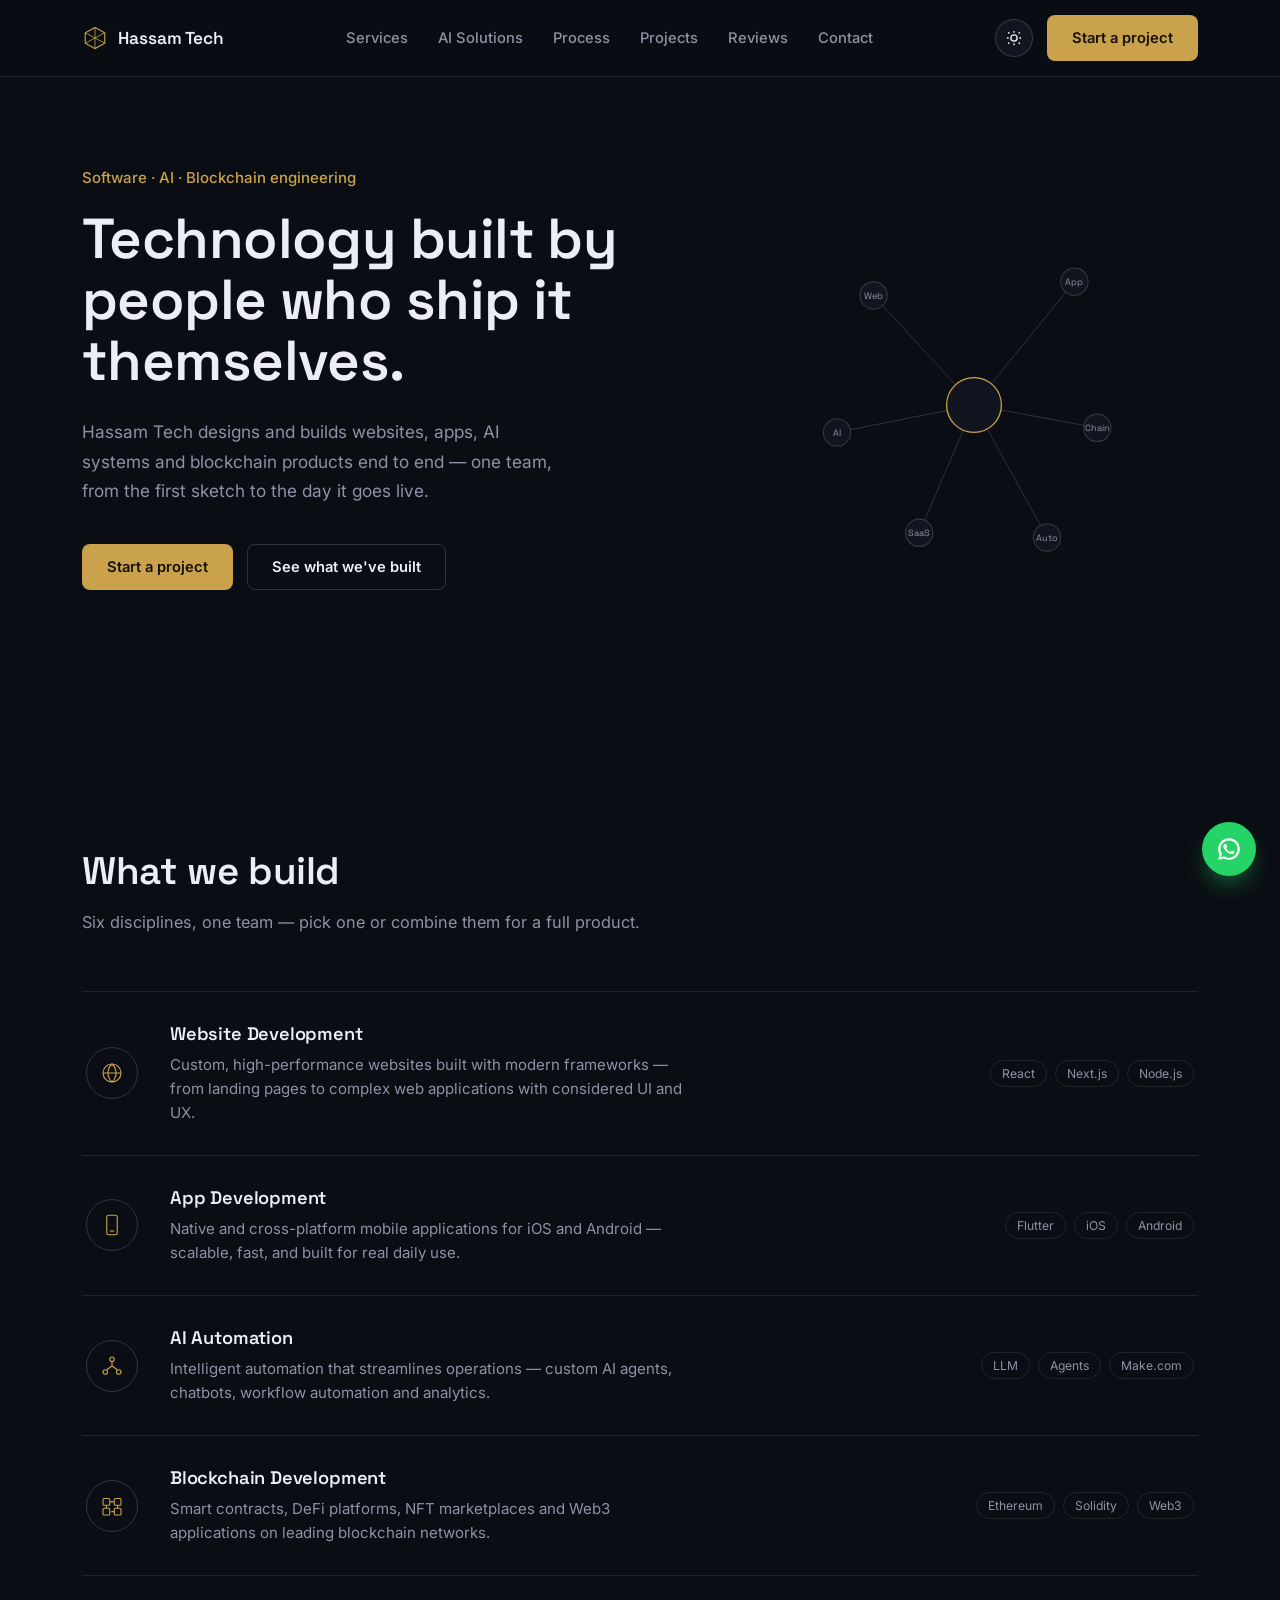
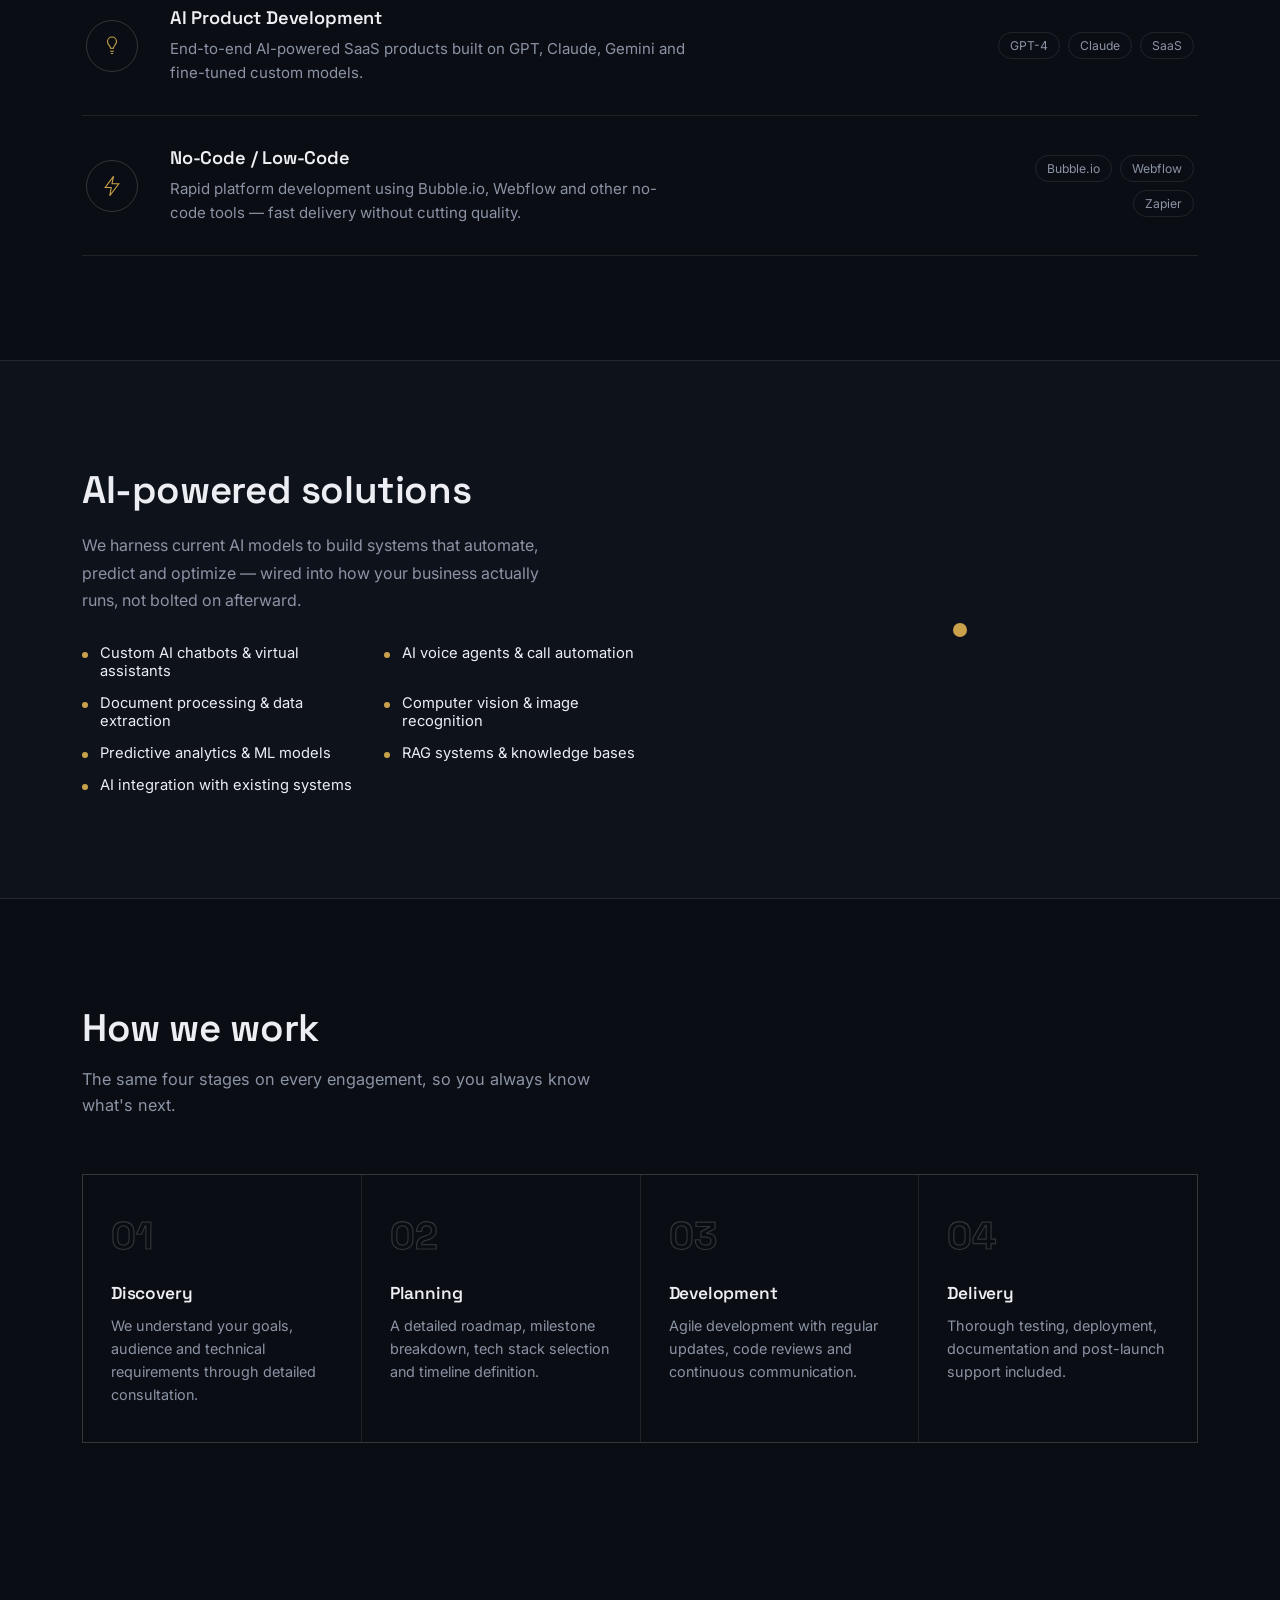
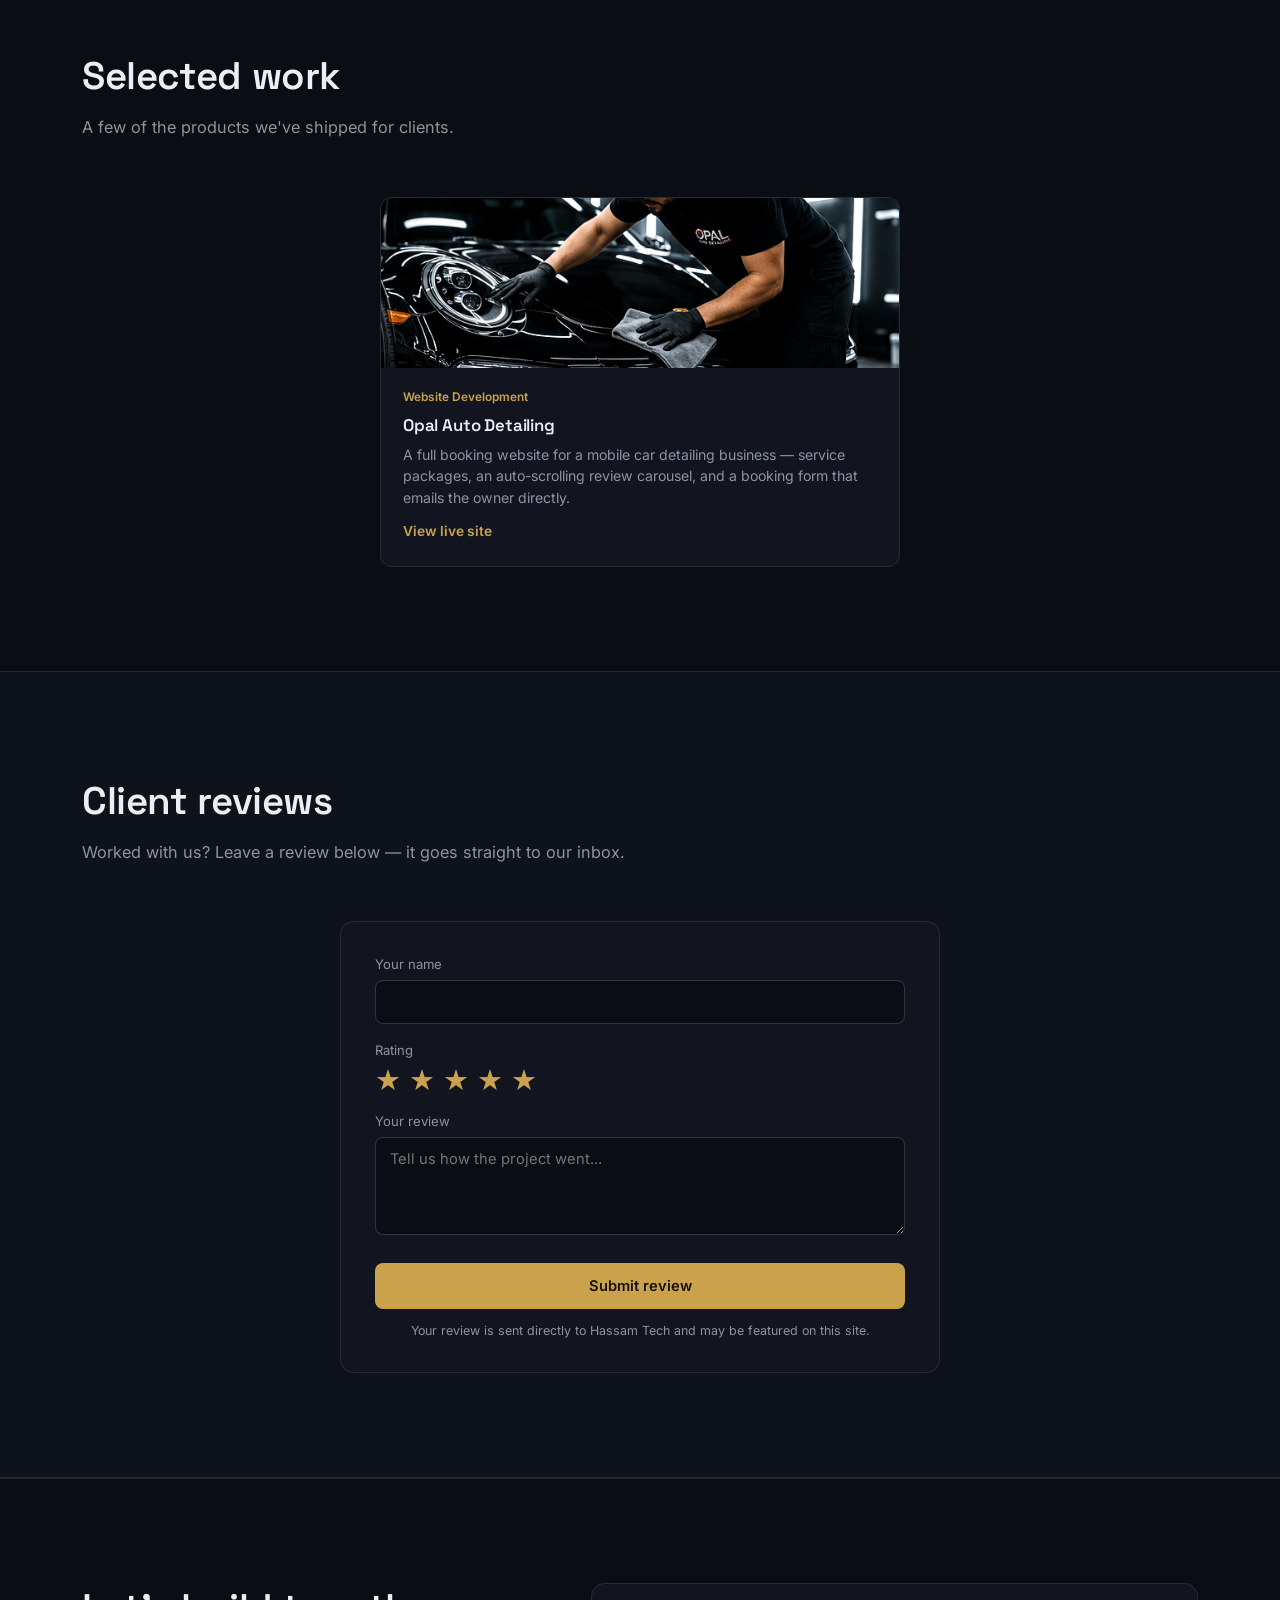
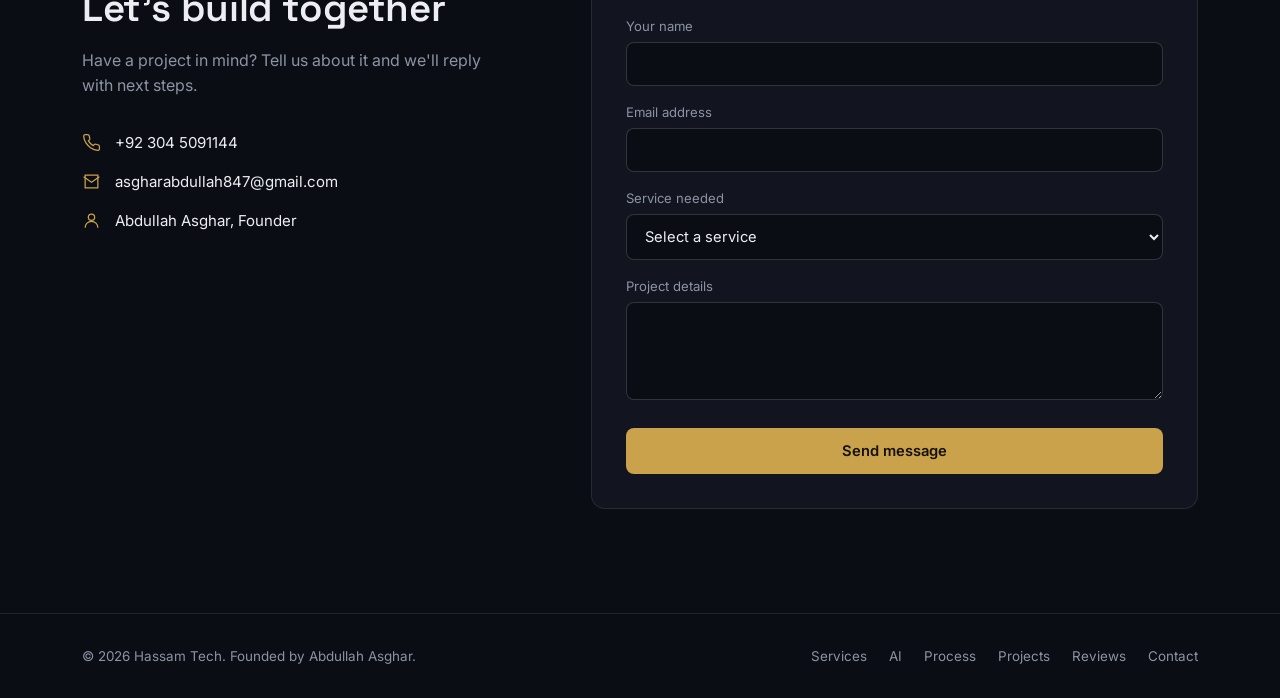
==== commit e9f21965: "Add files via upload" ====
--- a/index.html
+++ b/index.html
@@ -1,411 +1,358 @@
-<!doctype html>
-<html lang="en">
+<!DOCTYPE html>
+<html lang="en" data-theme="dark">
 <head>
-<meta charset="utf-8">
-<meta name="viewport" content="width=device-width,initial-scale=1">
-<title>HASSAM TECH — Premium Software Agency</title>
-<meta name="description" content="HASSAM TECH — premium software development, AI automation, web, mobile and blockchain solutions.">
-<style>
-:root{--bg:#02040a;--panel:#080c15;--text:#f8f9ff;--muted:#969fb5;--line:#ffffff12;--blue:#3988ff;--violet:#813cff;--cyan:#29d5ff}
-*{box-sizing:border-box}html{scroll-behavior:smooth}body{margin:0;background:var(--bg);color:var(--text);font-family:Inter,ui-sans-serif,system-ui,-apple-system,Segoe UI,Arial,sans-serif;overflow-x:hidden}body:before{content:"";position:fixed;inset:0;pointer-events:none;background-image:linear-gradient(#ffffff04 1px,transparent 1px),linear-gradient(90deg,#ffffff04 1px,transparent 1px);background-size:70px 70px;mask-image:linear-gradient(to bottom,#000,transparent 85%);z-index:-1}a{text-decoration:none;color:inherit}.wrap{width:min(1180px,92%);margin:auto}
-nav{position:fixed;z-index:50;inset:0 0 auto;background:#02040ad9;backdrop-filter:blur(22px);border-bottom:1px solid var(--line)}.nav{height:76px;display:flex;align-items:center;justify-content:space-between}.logo{font-size:20px;font-weight:950;letter-spacing:2px}.logo em{font-style:normal;color:var(--blue)}.links{display:flex;gap:27px;color:#bfc6d6;font-size:13px}.links a{transition:.25s}.links a:hover{color:#fff}.navbtn,.btn{border:1px solid #3988ff55;border-radius:10px;padding:13px 19px;font-weight:850;display:inline-flex;align-items:center;justify-content:center;gap:8px;transition:.35s}.navbtn,.primary{background:linear-gradient(135deg,#2678ff,#7d3cff);box-shadow:0 12px 45px #3988ff20}.btn:hover,.navbtn:hover{transform:translateY(-3px);box-shadow:0 18px 50px #3988ff30}.secondary{background:#ffffff04;border-color:var(--line)}.menu{display:none;background:none;border:1px solid var(--line);color:#fff;padding:9px;border-radius:8px}
-.hero{min-height:900px;padding:155px 0 95px;display:grid;grid-template-columns:1.02fr .98fr;gap:40px;align-items:center;position:relative}.hero:after{content:"";position:absolute;width:550px;height:550px;right:-250px;top:120px;background:radial-gradient(circle,#3988ff25,#813cff12,transparent 65%);filter:blur(20px);z-index:-1}.eyebrow{display:inline-flex;padding:8px 13px;border:1px solid #3988ff55;border-radius:99px;color:#6aa9ff;text-transform:uppercase;font-size:10px;letter-spacing:2px;font-weight:900}.hero h1{font-size:clamp(52px,6.2vw,88px);line-height:.94;letter-spacing:-5px;margin:22px 0 25px}.hero h1 span{background:linear-gradient(90deg,#fff 0%,#62a4ff 48%,#9a58ff 100%);background-clip:text;color:transparent}.hero p{color:var(--muted);font-size:18px;line-height:1.75;max-width:630px;margin:0 0 30px}.actions{display:flex;gap:12px;flex-wrap:wrap}.micro{display:flex;gap:28px;margin-top:40px}.micro b{font-size:22px;display:block}.micro small{color:var(--muted)}
-.heroVisual{height:560px;position:relative;display:grid;place-items:center}.core{width:280px;height:280px;border:1px solid #6da8ff99;transform:rotate(45deg);position:absolute;box-shadow:0 0 100px #3988ff35,inset 0 0 80px #813cff1c;animation:levitate 7s ease-in-out infinite}.core:before,.core:after{content:"";position:absolute;inset:38px;border:1px solid #9b5cff77}.core:after{inset:76px}.halo{position:absolute;width:500px;height:180px;border:1px solid #3988ff66;border-radius:50%;transform:rotate(-23deg);animation:spin 14s linear infinite}.halo.two{transform:rotate(55deg);border-color:#813cff55;animation-direction:reverse}.orb{position:absolute;width:350px;height:350px;border-radius:50%;background:radial-gradient(circle,#813cff88,#3988ff25 42%,transparent 70%);filter:blur(18px);animation:breathe 4s ease-in-out infinite}.scan{position:absolute;inset:18%;border:1px solid #ffffff10;border-radius:50%;box-shadow:0 0 80px #3988ff14}
-.videoSection{position:relative;min-height:560px;display:flex;align-items:center;overflow:hidden;border-top:1px solid var(--line);border-bottom:1px solid var(--line)}.bgvideo{position:absolute;inset:0;width:100%;height:100%;object-fit:cover;opacity:.34;filter:saturate(.75) contrast(1.1)}.videoOverlay{position:absolute;inset:0;background:linear-gradient(90deg,#02040af5 0%,#02040ac8 48%,#02040a8c 100%),linear-gradient(0deg,#02040ae8,transparent 45%,#02040ab5)}.videoContent{position:relative;z-index:2;padding:95px 0}.videoContent h2{font-size:clamp(38px,5vw,65px);letter-spacing:-3px;max-width:720px;margin:12px 0}.videoContent p{color:#aeb6c8;max-width:610px;line-height:1.75;font-size:17px}.videoBadge{display:inline-block;color:#62a5ff;border:1px solid #3988ff55;border-radius:99px;padding:7px 11px;font-size:10px;letter-spacing:2px;font-weight:900}
-.section{padding:105px 0}.head{text-align:center;margin-bottom:48px}.kicker{font-size:10px;letter-spacing:2px;text-transform:uppercase;color:#5da1ff;font-weight:900}.head h2{font-size:clamp(35px,4vw,55px);letter-spacing:-3px;margin:10px 0}.head p{max-width:680px;margin:auto;color:var(--muted);line-height:1.7}.grid{display:grid;grid-template-columns:repeat(3,1fr);gap:17px}.card{min-height:240px;padding:29px;border:1px solid var(--line);border-radius:20px;background:linear-gradient(145deg,#ffffff09,#ffffff02);position:relative;overflow:hidden;transition:.4s}.card:after{content:"";position:absolute;width:170px;height:170px;right:-80px;top:-80px;background:#3988ff20;filter:blur(45px)}.card:hover{transform:translateY(-9px) rotateX(2deg);border-color:#3988ff55;box-shadow:0 30px 80px #0008}.icon{width:49px;height:49px;border-radius:14px;display:grid;place-items:center;background:#3988ff12;border:1px solid #3988ff38;margin-bottom:22px;font-size:21px}.card h3{margin:0 0 10px;font-size:20px}.card p{color:var(--muted);line-height:1.7;margin:0}.tags{display:flex;gap:7px;flex-wrap:wrap;margin-top:17px}.tag{font-size:10px;padding:6px 9px;border:1px solid var(--line);border-radius:99px;color:#aab2c4}
-.ai{position:relative;overflow:hidden}.ai:before{content:"AI";position:absolute;font-size:300px;font-weight:950;color:#ffffff02;right:-30px;top:-60px;line-height:1;pointer-events:none}.aiGrid{display:grid;grid-template-columns:repeat(2,1fr);gap:13px}.aiItem{padding:20px;border:1px solid var(--line);border-radius:15px;background:#ffffff04;transition:.3s}.aiItem:hover{border-color:#813cff55;transform:translateX(5px);background:#813cff08}.aiItem b{display:block;margin-bottom:7px}.aiItem span{font-size:13px;color:var(--muted)}
-.projects{background:radial-gradient(circle at 10% 50%,#813cff0e,transparent 25%)}.project{min-height:330px;padding:25px;border:1px solid var(--line);border-radius:19px;position:relative;overflow:hidden;background:#080d18;display:flex;flex-direction:column;justify-content:flex-end;transition:.4s}.project:hover{transform:translateY(-8px);border-color:#3988ff55;box-shadow:0 30px 80px #0009}.projectVisual{position:absolute;inset:0;background:linear-gradient(135deg,#3988ff22,#813cff20,transparent);opacity:.9}.projectVisual:before{content:"";position:absolute;inset:15%;border:1px solid #ffffff0a;transform:rotate(15deg);box-shadow:0 0 90px #3988ff14}.projectContent{position:relative;z-index:2}.project h3{font-size:23px;margin:0 0 7px}.project p{color:var(--muted);line-height:1.65;margin:0 0 13px}.projectUrl{color:#66a7ff;font-size:12px;word-break:break-all}
-.process{display:grid;grid-template-columns:repeat(4,1fr);gap:15px}.step{padding:24px;border-top:1px solid #3988ff66}.step .num{color:#5ba0ff;font-weight:950}.step h3{margin:11px 0 8px}.step p{color:var(--muted);font-size:13px;line-height:1.7}
-.reviewsEmpty{border:1px dashed #ffffff20;border-radius:18px;padding:48px 25px;text-align:center;background:#ffffff02}.reviewsEmpty h3{margin:0 0 8px}.reviewsEmpty p{color:var(--muted);margin:0}.formbox{max-width:660px;margin:30px auto 0;padding:27px;border:1px solid var(--line);border-radius:18px;background:#ffffff03}.fields{display:grid;grid-template-columns:1fr 1fr;gap:12px}.input,textarea,select{width:100%;background:#050810;color:#fff;border:1px solid var(--line);padding:14px;border-radius:9px;outline:none}.input:focus,textarea:focus,select:focus{border-color:#3988ff66}.full{grid-column:1/-1}textarea{min-height:120px;resize:vertical}
-.contact{padding:110px 0;background:linear-gradient(135deg,#3988ff0e,#813cff0b);border-top:1px solid var(--line);border-bottom:1px solid var(--line)}.contactGrid{display:grid;grid-template-columns:.9fr 1.1fr;gap:45px;align-items:start}.contact h2{font-size:clamp(40px,5vw,60px);letter-spacing:-3px;margin:10px 0}.contact p{color:var(--muted);line-height:1.7;max-width:500px}.details{display:grid;gap:10px;margin-top:25px}.detail{padding:15px;border:1px solid var(--line);border-radius:11px;background:#0003}.detail span{display:block;color:var(--muted);font-size:10px;text-transform:uppercase;letter-spacing:1px;margin-bottom:4px}
-footer{padding:35px 0;color:#7d8599;border-top:1px solid var(--line)}.foot{display:flex;justify-content:space-between;gap:15px;flex-wrap:wrap}.wa{position:fixed;right:21px;bottom:21px;z-index:60;width:58px;height:58px;border-radius:50%;display:grid;place-items:center;background:#25d366;color:#fff;font-size:26px;box-shadow:0 12px 40px #25d36655;animation:floatbtn 2.5s ease-in-out infinite}
-.reveal{opacity:0;transform:translateY(35px);transition:opacity .8s ease,transform .8s ease}.show{opacity:1;transform:none}
-@keyframes levitate{50%{transform:rotate(45deg) translateY(-22px)}}@keyframes breathe{50%{transform:scale(1.12);opacity:.8}}@keyframes spin{to{transform:rotate(337deg)}}@keyframes floatbtn{50%{transform:translateY(-7px)}}
-@media(max-width:850px){.links,.navbtn{display:none}.menu{display:block}.hero{grid-template-columns:1fr;padding-top:125px}.heroVisual{height:390px;order:-1}.core{width:185px;height:185px}.halo{width:310px}.grid{grid-template-columns:1fr 1fr}.process{grid-template-columns:1fr 1fr}.contactGrid{grid-template-columns:1fr}.videoSection{min-height:520px}}
-@media(max-width:560px){.hero h1{font-size:45px;letter-spacing:-2.5px}.hero p{font-size:16px}.heroVisual{height:300px}.core{width:140px;height:140px}.halo{width:240px}.grid,.aiGrid,.process,.fields{grid-template-columns:1fr}.section{padding:75px 0}.head h2{font-size:36px}.videoContent h2{font-size:40px}.full{grid-column:auto}.micro{gap:17px}}
-
-/* LUXURY V3 MOTION SYSTEM */
-.theme{background:#ffffff08;border:1px solid #ffffff18;color:#fff;width:39px;height:39px;border-radius:50%;cursor:pointer;font-size:17px;margin-left:auto;margin-right:10px;transition:.35s}.theme:hover{transform:rotate(25deg) scale(1.08);border-color:#66a7ff88}
-.codeRain{position:absolute;z-index:1;right:5%;top:12%;width:min(520px,44vw);height:76%;overflow:hidden;padding:25px 28px;border:1px solid #5da1ff2e;border-radius:18px;background:linear-gradient(135deg,#02050bdd,#071329bb);color:#77adff;font:13px/2.05 ui-monospace,SFMono-Regular,Menlo,monospace;box-shadow:0 0 80px #3988ff18,inset 0 0 50px #3988ff0a;opacity:.86;animation:codeFloat 6s ease-in-out infinite}.codeRain:before{content:"●  ●  ●";display:block;color:#ffffff30;letter-spacing:7px;border-bottom:1px solid #ffffff10;margin-bottom:15px}.codeRain span{color:#d783ff}.codeRain b{color:#55d6ff}.codeRain i{color:#78ffb0;font-style:normal}.codeRain em{color:#ffcc75;font-style:normal}.codeRain:after{content:"";position:absolute;left:0;right:0;height:90px;top:-90px;background:linear-gradient(transparent,#54a5ff28,transparent);animation:scanCode 3.4s linear infinite}
-.robotScene{position:absolute;z-index:1;right:7%;top:50%;transform:translateY(-50%);width:510px;height:470px;pointer-events:none}.robotGlow{position:absolute;width:430px;height:430px;border-radius:50%;left:40px;top:10px;background:radial-gradient(circle,#7c3cff45,#2488ff18 40%,transparent 70%);filter:blur(12px);animation:robotPulse 4s ease-in-out infinite}.robot{position:absolute;left:145px;top:75px;width:215px;height:310px;filter:drop-shadow(0 0 25px #3988ff55);animation:robotFloat 5s ease-in-out infinite}.robotHead{position:absolute;left:35px;top:0;width:145px;height:105px;border:2px solid #71aaffaa;border-radius:35px 35px 28px 28px;background:linear-gradient(145deg,#162a4c,#050914);box-shadow:inset 0 0 35px #3988ff28,0 0 35px #3988ff22;display:flex;align-items:center;justify-content:center;gap:30px}.eye{width:23px;height:12px;border-radius:50%;background:#55dfff;box-shadow:0 0 16px #55dfff;animation:blink 4s infinite}.antenna{position:absolute;width:3px;height:40px;background:#69b5ff;left:106px;top:-38px}.antenna:after{content:"";position:absolute;width:9px;height:9px;border-radius:50%;background:#9c5cff;left:-3px;top:-5px;box-shadow:0 0 20px #9c5cff;animation:blink 1.4s infinite}.robotBody{position:absolute;left:25px;top:112px;width:165px;height:165px;border:2px solid #638ed0aa;border-radius:28px;background:linear-gradient(145deg,#0d1a31,#04070d);box-shadow:inset 0 0 45px #3988ff20}.coreDot{position:absolute;left:62px;top:47px;width:40px;height:40px;border-radius:50%;border:2px solid #7d5cff;background:#3988ff30;box-shadow:0 0 30px #3988ff;animation:coreSpin 2s linear infinite}.circuit{position:absolute;height:2px;background:#48cfff;box-shadow:0 0 9px #48cfff;opacity:.7}.c1{width:55px;left:10px;top:35px}.c2{width:65px;right:8px;bottom:32px;background:#9a55ff}.arm{position:absolute;top:130px;width:55px;height:125px;border:9px solid #152d50;border-radius:30px;box-shadow:0 0 15px #3988ff22}.arm.left{left:-15px;transform:rotate(12deg)}.arm.right{right:-15px;transform:rotate(-12deg)}.floatCard{position:absolute;padding:12px 15px;border:1px solid #ffffff18;border-radius:12px;background:#050914cc;backdrop-filter:blur(12px);color:#aeb9cc;font-size:10px;letter-spacing:1px;box-shadow:0 15px 45px #0008;animation:cardFloat 4s ease-in-out infinite}.floatCard b{display:block;color:#6dceff;font-size:11px;margin-top:4px}.fc1{left:20px;top:105px}.fc2{right:0;bottom:90px;animation-delay:-1.5s}
-/* disabled light mode: .light{--bg:#f5f7fb;--panel:#fff;--text:#111827;--muted:#596273;--line:#11182718}.light nav{background:#ffffffdc}.light .theme{color:#111;background:#00000008}.light .card,.light .project,.light .formbox,.light .reviewsEmpty{background:#ffffffcc}.light .videoOverlay{background:linear-gradient(90deg,#f5f7fbee 0%,#f5f7fbd2 48%,#f5f7fb88 100%),linear-gradient(0deg,#f5f7fbe8,transparent 45%,#f5f7fbb5)}.light .codeRain{background:#ffffffdf;color:#315f9e;border-color:#315f9e22}.light .detail,.light .aiItem{background:#fff}.light footer{color:#667085}
-@keyframes codeFloat{50%{transform:translateY(-10px)}}@keyframes scanCode{to{top:100%}}@keyframes robotFloat{50%{transform:translateY(-16px) rotateY(5deg)}}@keyframes robotPulse{50%{transform:scale(1.12);opacity:.75}}@keyframes blink{0%,45%,50%,100%{opacity:1}47%{opacity:.1}}@keyframes coreSpin{to{transform:rotate(360deg)}}@keyframes cardFloat{50%{transform:translateY(-12px)}}
-@media(max-width:850px){.codeRain{right:3%;width:48%;opacity:.55}.robotScene{right:-5%;transform:translateY(-50%) scale(.82);opacity:.7}}
-@media(max-width:600px){.codeRain{left:5%;right:5%;width:auto;top:8%;height:55%;opacity:.42;font-size:10px}.heroVisual{margin-top:-10px}.robotScene{right:-28%;transform:translateY(-50%) scale(.62);opacity:.45}.videoContent{padding-top:190px}.videoSection{min-height:620px}}
-
-/* V4 precision branding + brighter code treatment */
-.brandLogo{display:flex;align-items:center;text-decoration:none;min-width:170px;height:52px;overflow:hidden}
-.brandLogo img{height:49px;width:auto;display:block;object-fit:contain;filter:drop-shadow(0 0 12px rgba(50,155,255,.22))}
-.codeBrandMark{position:absolute;z-index:3;left:5%;top:10%;display:flex;align-items:center;gap:12px;pointer-events:none}
-.codeBrandMark img{width:62px;height:62px;object-fit:cover;border-radius:50%;box-shadow:0 0 28px rgba(50,155,255,.55);border:1px solid rgba(255,255,255,.16)}
-.codeBrandMark span{font-size:13px;line-height:1.2;font-weight:800;letter-spacing:1.8px;color:#f4f7ff;text-shadow:0 0 18px rgba(65,158,255,.35)}
-.codeBrandMark small{font-size:8px;letter-spacing:2.2px;color:#79b7ff;font-weight:600}
-.codeRain{right:4%;top:16%;width:min(600px,49vw);height:70%;opacity:1!important;background:
-linear-gradient(135deg,rgba(2,8,20,.96),rgba(6,20,43,.92)),
-repeating-linear-gradient(90deg,rgba(77,160,255,.05) 0 1px,transparent 1px 44px);
-border:1px solid rgba(79,164,255,.38)!important;
-box-shadow:0 0 110px rgba(40,125,255,.18),inset 0 0 70px rgba(43,127,255,.12),0 0 0 1px rgba(255,255,255,.03);
-text-shadow:0 0 12px rgba(72,174,255,.25)}
-.codeRain:before{color:#6caeff!important;border-bottom-color:rgba(108,174,255,.22)!important}
-.codeRain:after{background:linear-gradient(transparent,rgba(83,184,255,.38),transparent)!important;height:130px;animation-duration:2.4s!important}
-.codeRain span{color:#d69aff!important;text-shadow:0 0 9px rgba(214,154,255,.55)}
-.codeRain b{color:#5ee9ff!important;text-shadow:0 0 10px rgba(94,233,255,.55)}
-.codeRain i{color:#8dffbf!important;text-shadow:0 0 10px rgba(141,255,191,.45)}
-.codeRain em{color:#ffd479!important}
-.heroVisual{position:relative;z-index:2}
-@media(max-width:850px){
- .brandLogo{min-width:130px;height:46px}.brandLogo img{height:43px}
- .codeBrandMark{left:5%;top:7%}.codeBrandMark img{width:48px;height:48px}
- .codeBrandMark span{font-size:10px}.codeBrandMark small{font-size:6px}
- .codeRain{left:5%;right:5%;width:auto;top:14%;height:62%;opacity:.9!important}
-}
-@media(max-width:600px){
- .codeBrandMark{top:5%}.codeRain{top:15%;height:54%;font-size:9px;line-height:1.8}
-}
-body{background:#03050a;color:#f5f7ff}.theme{display:none!important}\n
-/* ===== PIXEL PERFECT HASSAM TECH BRAND ALIGNMENT ===== */
-.brandLogo{
-  display:flex!important;
-  align-items:center!important;
-  gap:11px!important;
-  min-width:0!important;
-  width:auto!important;
-  height:54px!important;
-  overflow:visible!important;
-}
-.brandLogo > img{
-  width:52px!important;
-  height:52px!important;
-  flex:0 0 52px!important;
-  object-fit:cover!important;
-  object-position:center!important;
-  border-radius:50%!important;
-  display:block!important;
-  filter:drop-shadow(0 0 14px rgba(50,155,255,.32))!important;
-}
-.navBrandText{
-  display:flex!important;
-  flex-direction:column!important;
-  justify-content:center!important;
-  gap:4px!important;
-  line-height:1!important;
-  white-space:nowrap!important;
-}
-.navBrandText strong{
-  font-size:15px!important;
-  font-weight:950!important;
-  letter-spacing:1.8px!important;
-  color:#f5f7ff!important;
-}
-.navBrandText small{
-  font-size:8px!important;
-  font-weight:750!important;
-  letter-spacing:2.7px!important;
-  color:#59a9ff!important;
-}
-
-.codeBrandMark{
-  left:4%!important;
-  top:8%!important;
-  gap:13px!important;
-  align-items:center!important;
-  padding:0!important;
-}
-.codeBrandMark img{
-  width:72px!important;
-  height:72px!important;
-  flex:0 0 72px!important;
-  object-fit:cover!important;
-  object-position:center!important;
-  border-radius:50%!important;
-  display:block!important;
-  box-shadow:0 0 32px rgba(50,155,255,.58)!important;
-}
-.codeBrandMark span{
-  display:flex!important;
-  flex-direction:column!important;
-  gap:6px!important;
-  line-height:1!important;
-  white-space:nowrap!important;
-}
-.codeBrandMark span strong{
-  font-size:17px!important;
-  line-height:1!important;
-  font-weight:950!important;
-  letter-spacing:2.2px!important;
-  color:#f7f9ff!important;
-  text-shadow:0 0 18px rgba(65,158,255,.35)!important;
-}
-.codeBrandMark span small{
-  font-size:9px!important;
-  line-height:1!important;
-  letter-spacing:3px!important;
-  color:#62b1ff!important;
-  font-weight:750!important;
-}
-
-/* Keep the software engineering badge visually independent */
-.videoContent{
-  padding-top:145px!important;
-}
-.videoBadge{
-  position:relative!important;
-  z-index:4!important;
-}
-
-@media(max-width:850px){
-  .brandLogo{height:46px!important;gap:8px!important}
-  .brandLogo > img{width:43px!important;height:43px!important;flex-basis:43px!important}
-  .navBrandText strong{font-size:12px!important;letter-spacing:1.4px!important}
-  .navBrandText small{font-size:6px!important;letter-spacing:2px!important}
-  .codeBrandMark{left:5%!important;top:7%!important;gap:9px!important}
-  .codeBrandMark img{width:52px!important;height:52px!important;flex-basis:52px!important}
-  .codeBrandMark span strong{font-size:12px!important;letter-spacing:1.6px!important}
-  .codeBrandMark span small{font-size:7px!important;letter-spacing:2.2px!important}
-}
-@media(max-width:600px){
-  .codeBrandMark{top:5%!important}
-  .videoContent{padding-top:125px!important}
-}
-
-
-/* ================= REVIEWS — PREMIUM AUTO SCROLL ================= */
-.reviews-section{
-  position:relative;
-  overflow:hidden;
-  padding:110px 0 100px;
-  background:
-    radial-gradient(circle at 15% 25%, rgba(36,140,255,.10), transparent 28%),
-    radial-gradient(circle at 85% 75%, rgba(0,212,255,.07), transparent 25%),
-    #05070b;
-  border-top:1px solid rgba(255,255,255,.07);
-}
-.reviews-heading{
-  text-align:center;
-  margin:0 auto 42px;
-  padding:0 20px;
-}
-.reviews-heading .section-kicker{
-  display:inline-block;
-  font-size:11px;
-  font-weight:800;
-  letter-spacing:3px;
-  color:#5caeff;
-  margin-bottom:12px;
-}
-.reviews-heading h2{
-  margin:0;
-  font-size:clamp(30px,4vw,52px);
-  line-height:1;
-  font-weight:950;
-  letter-spacing:-1.5px;
-  color:#fff;
-}
-.reviews-heading h2 span{
-  background:linear-gradient(90deg,#fff,#58aaff);
-  -webkit-background-clip:text;
-  background-clip:text;
-  color:transparent;
-}
-.reviews-heading p{
-  margin:14px 0 0;
-  color:rgba(255,255,255,.58);
-  font-size:14px;
-}
-.reviews-viewport{
-  width:100%;
-  overflow:hidden;
-  mask-image:linear-gradient(to right,transparent 0%,#000 7%,#000 93%,transparent 100%);
-  -webkit-mask-image:linear-gradient(to right,transparent 0%,#000 7%,#000 93%,transparent 100%);
-}
-.reviews-track{
-  display:flex;
-  width:max-content;
-  gap:22px;
-  padding:10px 0 25px;
-  animation:reviewsAutoScroll 42s linear infinite;
-  will-change:transform;
-}
-.reviews-track:hover{animation-play-state:paused}
-.review-card{
-  width:310px;
-  min-width:310px;
-  height:410px;
-  padding:10px;
-  border-radius:22px;
-  background:linear-gradient(145deg,rgba(255,255,255,.13),rgba(255,255,255,.035));
-  border:1px solid rgba(105,180,255,.20);
-  box-shadow:0 18px 55px rgba(0,0,0,.42), inset 0 1px 0 rgba(255,255,255,.08);
-  backdrop-filter:blur(12px);
-  overflow:hidden;
-  transition:transform .4s ease,border-color .4s ease,box-shadow .4s ease;
-}
-.review-card:hover{
-  transform:translateY(-9px);
-  border-color:rgba(83,170,255,.65);
-  box-shadow:0 25px 70px rgba(0,120,255,.18),0 20px 55px rgba(0,0,0,.45);
-}
-.review-card img{
-  display:block;
-  width:100%;
-  height:100%;
-  object-fit:cover;
-  object-position:center;
-  border-radius:15px;
-}
-.review-caption{
-  display:none;
-}
-.review-placeholder{
-  height:100%;
-  border:1px dashed rgba(110,185,255,.32);
-  border-radius:15px;
-  display:flex;
-  flex-direction:column;
-  align-items:center;
-  justify-content:center;
-  text-align:center;
-  padding:30px;
-  color:#fff;
-  background:linear-gradient(160deg,rgba(35,120,220,.08),rgba(255,255,255,.015));
-}
-.placeholder-icon{
-  width:58px;height:58px;border-radius:50%;
-  display:grid;place-items:center;
-  font-size:30px;color:#66b2ff;
-  border:1px solid rgba(102,178,255,.4);
-  margin-bottom:18px;
-}
-.review-placeholder strong{
-  font-size:12px;letter-spacing:2px;
-}
-.review-placeholder span{
-  margin-top:10px;
-  color:rgba(255,255,255,.48);
-  font-size:11px;line-height:1.7;
-}
-.reviews-controls{
-  display:flex;
-  align-items:center;
-  justify-content:center;
-  gap:15px;
-  margin-top:25px;
-}
-.review-arrow{
-  width:40px;height:40px;border-radius:50%;
-  border:1px solid rgba(100,180,255,.28);
-  background:rgba(255,255,255,.04);
-  color:#fff;font-size:25px;line-height:1;
-  cursor:pointer;
-  transition:.25s ease;
-}
-.review-arrow:hover{
-  background:rgba(60,155,255,.16);
-  border-color:#55aaff;
-}
-.review-dots{display:flex;gap:7px}
-.review-dot{
-  width:6px;height:6px;border-radius:50%;
-  background:rgba(255,255,255,.2);
-}
-.review-dot.active{background:#5eafff;box-shadow:0 0 12px #5eafff}
-@keyframes reviewsAutoScroll{
-  from{transform:translateX(0)}
-  to{transform:translateX(calc(-50% - 11px))}
-}
-@media(max-width:700px){
-  .reviews-section{padding:80px 0 75px}
-  .review-card{width:275px;min-width:275px;height:365px}
-  .reviews-track{gap:16px;animation-duration:34s}
-}
-
-</style>
+<meta charset="UTF-8">
+<meta name="viewport" content="width=device-width, initial-scale=1.0">
+<title>Hassam Tech — Software, AI & Blockchain Engineering</title>
+<meta name="description" content="Hassam Tech builds websites, apps, AI systems and blockchain products for businesses that need real engineering, not templates.">
+<script>
+  // Set theme before paint to avoid flash-of-wrong-theme
+  (function(){
+    var saved = localStorage.getItem('ht-theme');
+    if (saved) document.documentElement.setAttribute('data-theme', saved);
+  })();
+</script>
+<link rel="preconnect" href="https://fonts.googleapis.com">
+<link rel="preconnect" href="https://fonts.gstatic.com" crossorigin>
+<link href="https://fonts.googleapis.com/css2?family=Space+Grotesk:wght@500;600;700&family=Inter:wght@400;500;600;700&display=swap" rel="stylesheet">
+<link rel="stylesheet" href="style.css">
 </head>
 <body>
-<nav><div class="wrap nav"><a class="brandLogo" href="#home">
-<img src="assets/hassam-tech-logo.png" alt="Hassam Tech">
-<span class="navBrandText"><strong>HASSAM TECH</strong><small>SOFTWARE COMPANY</small></span>
-</a><div class="links"><a href="#services">Services</a><a href="#ai">AI</a><a href="#projects">Projects</a><a href="#process">Process</a><a href="#reviews">Reviews</a><a href="#contact">Contact</a></div><a class="navbtn" href="#contact"> →</a><button class="menu">☰</button></div></nav>
-
-<section class="wrap hero" id="home"><div class="reveal"><div class="eyebrow">Premium Software Engineering</div><h1>Digital Products Built To <span>Stand Apart.</span></h1><p>HASSAM TECH creates high-performance websites, applications, AI automation and Web3 solutions with a premium product-first approach.</p><div class="actions"><a class="btn primary" href="#projects">View Projects →</a><a class="btn secondary" href="#contact">Start A Project</a></div><div class="micro"><div><b>Web</b><small>Engineering</small></div><div><b>AI</b><small>Automation</small></div><div><b>Web3</b><small>Solutions</small></div></div></div><div class="heroVisual reveal"><div class="orb"></div><div class="halo"></div><div class="halo two"></div><div class="scan"></div><div class="core"></div></div></section>
-
-<section class="videoSection" id="coding"><video class="bgvideo" autoplay muted loop playsinline poster="https://images.pexels.com/photos/6424584/pexels-photo-6424584.jpeg"><source src="https://videos.pexels.com/video-files/33187808/14143396_3840_2160_25fps.mp4" type="video/mp4"></video>
-
-<div class="codeBrandMark" aria-hidden="true">
-  <img src="assets/hassam-tech-icon.png" alt="">
-  <span><strong>HASSAM TECH</strong><small>SOFTWARE COMPANY</small></span>
-</div>
-<div class="codeRain" aria-hidden="true"><span>const</span> buildProduct = <b>async</b> () =&gt; {<br>&nbsp;&nbsp;await api.deploy();<br>&nbsp;&nbsp;return <i>success</i>;<br>}<br><br>import { AI, Cloud, Data } from <em>"@hassam/core"</em>;<br><br>function automate(workflow) {<br>&nbsp;&nbsp;return AI.optimize(workflow);<br>}</div><div class="videoOverlay"></div><div class="wrap videoContent reveal"><span class="videoBadge">01 / SOFTWARE ENGINEERING</span><h2>Code That Turns Ideas Into Real Products</h2><p>Modern engineering, clean architecture and scalable systems built around the way your business actually works.</p><a class="btn primary" href="#contact">Build With Us →</a></div></section>
-
-<section class="section" id="services"><div class="wrap"><div class="head reveal"><div class="kicker">Capabilities</div><h2>Premium Digital Engineering</h2><p>From the first interface to production infrastructure, every layer is built to feel polished and perform.</p></div><div class="grid">
-<article class="card reveal"><div class="icon">⌘</div><h3>Website Development</h3><p>High-performance marketing sites, portals and web applications with modern UI/UX.</p><div class="tags"><span class="tag">React</span><span class="tag">Next.js</span><span class="tag">Node.js</span></div></article>
-<article class="card reveal"><div class="icon">▣</div><h3>App Development</h3><p>Cross-platform mobile experiences designed for speed, usability and scale.</p><div class="tags"><span class="tag">Flutter</span><span class="tag">React Native</span></div></article>
-<article class="card reveal"><div class="icon">✦</div><h3>AI Automation</h3><p>AI agents, chatbots, voice systems and workflows that remove repetitive operations.</p><div class="tags"><span class="tag">LLM</span><span class="tag">Agents</span><span class="tag">Automation</span></div></article>
-<article class="card reveal"><div class="icon">◈</div><h3>Blockchain Development</h3><p>Smart contracts and Web3 products built with secure, production-ready architecture.</p><div class="tags"><span class="tag">Solidity</span><span class="tag">Web3</span></div></article>
-<article class="card reveal"><div class="icon">AI</div><h3>AI Product Development</h3><p>AI-powered SaaS products, knowledge systems and intelligent customer experiences.</p><div class="tags"><span class="tag">GPT</span><span class="tag">Claude</span><span class="tag">RAG</span></div></article>
-<article class="card reveal"><div class="icon">⚡</div><h3>Automation & Integrations</h3><p>Connect your tools, data and workflows into one efficient digital operating system.</p><div class="tags"><span class="tag">APIs</span><span class="tag">Make</span><span class="tag">Zapier</span></div></article>
-</div></div></section>
-
-<section class="videoSection" id="ai"><video class="bgvideo" autoplay muted loop playsinline poster="https://cdn.pixabay.com/photo/2023/07/22/10/12/ai-generated-8142994_1280.jpg"><source src="https://cdn.pixabay.com/video/2025/03/23/266918_large.mp4" type="video/mp4"></video><div class="robotScene" aria-hidden="true"><div class="robotGlow"></div><div class="robot"><div class="antenna"></div><div class="robotHead"><div class="eye"></div><div class="eye"></div></div><div class="robotBody"><div class="coreDot"></div><div class="circuit c1"></div><div class="circuit c2"></div></div><div class="arm left"></div><div class="arm right"></div></div><div class="floatCard fc1">AI AGENT <b>ONLINE</b></div><div class="floatCard fc2">VOICE + CHAT <b>ACTIVE</b></div></div><div class="videoOverlay"></div><div class="wrap videoContent reveal"><span class="videoBadge">02 / AI AUTOMATION</span><h2>Intelligent Systems That Keep Working</h2><p>Automate customer support, voice calls, internal workflows and data-heavy operations with practical AI systems.</p><a class="btn primary" href="#contact">Automate Your Business →</a></div></section>
-
-<section class="section"><div class="wrap"><div class="head reveal"><div class="kicker">AI Intelligence</div><h2>Built Around Your Workflow</h2><p>Purpose-built AI systems rather than generic tools.</p></div><div class="aiGrid">
-<div class="aiItem reveal"><b>AI Chatbots & Virtual Assistants</b><span>Conversational experiences tailored to your business.</span></div><div class="aiItem reveal"><b>AI Voice Agents</b><span>Automate calls, qualification and customer interactions.</span></div><div class="aiItem reveal"><b>Document Processing</b><span>Extract useful information from unstructured documents.</span></div><div class="aiItem reveal"><b>Predictive Analytics</b><span>Use your data to forecast and optimize decisions.</span></div><div class="aiItem reveal"><b>RAG & Knowledge Bases</b><span>Ground AI answers in your own trusted information.</span></div><div class="aiItem reveal"><b>AI Integrations</b><span>Connect intelligent capabilities to your existing systems.</span></div>
-</div></div></section>
-
-<section class="section projects" id="projects"><div class="wrap"><div class="head reveal"><div class="kicker">Your Work</div><h2>Projects & Case Studies</h2><p>No fake projects. Add your real GitHub or live project URL below and replace each placeholder card with your actual work.</p></div><div class="grid">
-<div class="project reveal"><div class="projectVisual"></div><div class="projectContent"><h3>ADD YOUR PROJECT</h3><p>Project title + short description</p><div class="projectUrl">https://github.com/your-project</div></div></div>
-<div class="project reveal"><div class="projectVisual"></div><div class="projectContent"><h3>ADD YOUR PROJECT</h3><p>Project title + short description</p><div class="projectUrl">https://github.com/your-project</div></div></div>
-<div class="project reveal"><div class="projectVisual"></div><div class="projectContent"><h3>ADD YOUR PROJECT</h3><p>Project title + short description</p><div class="projectUrl">https://github.com/your-project</div></div></div>
-</div></div></section>
-
-<section class="section" id="process"><div class="wrap"><div class="head reveal"><div class="kicker">Process</div><h2>From Concept To Launch</h2><p>A focused workflow designed to keep communication clear and delivery predictable.</p></div><div class="process">
-<div class="step reveal"><div class="num">01</div><h3>Discovery</h3><p>Goals, audience, scope and technical requirements.</p></div><div class="step reveal"><div class="num">02</div><h3>Planning</h3><p>Roadmap, milestones, architecture and technology decisions.</p></div><div class="step reveal"><div class="num">03</div><h3>Development</h3><p>Iterative implementation with regular progress and testing.</p></div><div class="step reveal"><div class="num">04</div><h3>Launch</h3><p>Deployment, handover and post-launch support.</p></div>
-</div></div></section>
-
-<section class="section" id="reviews"><div class="wrap"><div class="head reveal"><div class="kicker">Client Feedback</div><h2>Reviews</h2><p>Only genuine client feedback belongs here. Nothing has been fabricated.</p></div><div class="reviewsEmpty reveal"><h3>No reviews added yet</h3><p>Client reviews will appear here after you approve and add them.</p></div><div class="formbox reveal"><h3>Leave a Review</h3><form action="https://formsubmit.co/asgharabdullah847@gmail.com" method="POST"><input type="hidden" name="_subject" value="New HASSAM TECH Client Review"><input type="hidden" name="_captcha" value="false"><input type="hidden" name="_template" value="table"><div class="fields"><input class="input" name="name" placeholder="Your Name" required><input class="input" name="email" type="email" placeholder="Your Email" required><select class="input full" name="rating" required><option value="">Rating</option><option>5/5</option><option>4/5</option><option>3/5</option><option>2/5</option><option>1/5</option></select><textarea class="full" name="review" placeholder="Write your review..." required></textarea><button class="btn primary full" type="submit">Submit Review →</button></div></form></div></div></section>
-
-<section class="contact" id="contact"><div class="wrap contactGrid"><div class="reveal"><div class="kicker">Start Something Great</div><h2>Let's Build Something Exceptional</h2><p>Tell us what you're building and we'll turn the idea into a clear technical plan.</p><div class="details"><div class="detail"><span>Phone</span>+923045091144</div><div class="detail"><span>Email</span>asgharabdullah847@gmail.com</div><div class="detail"><span>Founder</span>Abdullah Asghar</div></div></div><div class="formbox reveal" style="margin:0"><form action="https://formsubmit.co/asgharabdullah847@gmail.com" method="POST"><input type="hidden" name="_subject" value="New HASSAM TECH Project Inquiry"><input type="hidden" name="_captcha" value="false"><input type="hidden" name="_template" value="table"><div class="fields"><input class="input" name="name" placeholder="Your Name" required><input class="input" name="email" type="email" placeholder="Email Address" required><select class="input full" name="service" required><option value="">Service Needed</option><option>Website Development</option><option>App Development</option><option>AI Automation</option><option>Blockchain Development</option><option>AI Product Development</option><option>Automation & Integrations</option></select><textarea class="full" name="details" placeholder="Project Details" required></textarea><button class="btn primary full" type="submit">Send Project Inquiry →</button></div></form></div></div></section>
-<footer><div class="wrap foot"><span>© 2026 HASSAM TECH</span><span>Software • AI • Web3 • Automation</span></div></footer>
-<a class="wa" href="https://wa.me/923045091144" target="_blank" rel="noopener">◔</a>
-<script>
-const io=new IntersectionObserver(es=>es.forEach(e=>e.isIntersecting&&e.target.classList.add('show')),{threshold:.1});
-document.querySelectorAll('.reveal').forEach(x=>io.observe(x));
-themeBtn.addEventListener('click',()=>{document.body.classList.toggle('light');const light=document.body.classList.contains('light');localStorage.setItem('hassam-theme',light?'light':'dark');themeBtn.textContent=light?'☾':'☼'});
-</script>
-
-<script>
-(function(){
-  const track = document.getElementById('reviewsTrack');
-  if(!track) return;
-  const prev = document.getElementById('reviewPrev');
-  const next = document.getElementById('reviewNext');
-  const dots = document.getElementById('reviewDots');
-
-  function cards(){ return [...track.querySelectorAll('.review-card')]; }
-  function move(dir){
-    const card = cards()[0];
-    if(!card) return;
-    track.style.animationPlayState = 'paused';
-    track.scrollLeft += dir * (card.offsetWidth + 22);
-  }
-  if(prev) prev.addEventListener('click',()=>move(-1));
-  if(next) next.addEventListener('click',()=>move(1));
-
-  // Pause auto-scroll while the user touches/holds the review area
-  track.addEventListener('touchstart',()=>track.style.animationPlayState='paused',{passive:true});
-  track.addEventListener('touchend',()=>setTimeout(()=>track.style.animationPlayState='running',1800),{passive:true});
-
-  // Keep the controls visually useful without inventing review data
-  if(dots){
-    const count = Math.min(cards().length, 8);
-    for(let i=0;i<count;i++){
-      const d=document.createElement('span');
-      d.className='review-dot'+(i===0?' active':'');
-      dots.appendChild(d);
-    }
-  }
-})();
-</script>
-
+
+<header class="site-header">
+  <div class="wrap header-inner">
+    <a href="#top" class="brand">
+      <span class="brand-mark" aria-hidden="true">
+        <svg viewBox="0 0 32 32" fill="none"><path d="M16 3 L28 9.5 V22.5 L16 29 L4 22.5 V9.5 Z" stroke="currentColor" stroke-width="1.4"/><path d="M16 3 V29 M4 9.5 L28 22.5 M28 9.5 L4 22.5" stroke="currentColor" stroke-width="1"/></svg>
+      </span>
+      <span class="brand-text">Hassam Tech</span>
+    </a>
+    <nav class="nav-links" id="navLinks">
+      <a href="#services">Services</a>
+      <a href="#ai">AI Solutions</a>
+      <a href="#process">Process</a>
+      <a href="#projects">Projects</a>
+      <a href="#reviews">Reviews</a>
+      <a href="#contact">Contact</a>
+    </nav>
+    <div class="header-actions">
+      <button class="theme-toggle" id="themeToggle" aria-label="Toggle dark and light mode">
+        <svg class="icon-sun" viewBox="0 0 24 24" fill="none" stroke="currentColor" stroke-width="1.8"><circle cx="12" cy="12" r="4.2"/><path d="M12 2.5v2.4M12 19.1v2.4M4.2 4.2l1.7 1.7M18.1 18.1l1.7 1.7M2.5 12h2.4M19.1 12h2.4M4.2 19.8l1.7-1.7M18.1 5.9l1.7-1.7"/></svg>
+        <svg class="icon-moon" viewBox="0 0 24 24" fill="none" stroke="currentColor" stroke-width="1.8"><path d="M20 14.5A8.5 8.5 0 1 1 9.5 4a6.7 6.7 0 0 0 10.5 10.5z"/></svg>
+      </button>
+      <a class="btn btn-primary" href="#contact">Start a project</a>
+    </div>
+    <button class="nav-burger" id="navBurger" aria-label="Open menu"><span></span><span></span><span></span></button>
+  </div>
+</header>
+
+<main id="top">
+
+  <section class="hero">
+    <div class="wrap hero-grid">
+      <div class="hero-copy">
+        <p class="hero-kicker">Software · AI · Blockchain engineering</p>
+        <h1 class="hero-title">Technology built by<br>people who ship it themselves.</h1>
+        <p class="hero-lead">Hassam Tech designs and builds websites, apps, AI systems and blockchain products end to end — one team, from the first sketch to the day it goes live.</p>
+        <div class="hero-actions">
+          <a class="btn btn-primary" href="#contact">Start a project</a>
+          <a class="btn btn-ghost" href="#projects">See what we've built</a>
+        </div>
+      </div>
+
+      <div class="hero-visual" aria-hidden="true">
+        <svg class="node-map" viewBox="0 0 460 460" fill="none">
+          <g class="nm-lines">
+            <line x1="230" y1="230" x2="120" y2="110"/>
+            <line x1="230" y1="230" x2="340" y2="95"/>
+            <line x1="230" y1="230" x2="80" y2="260"/>
+            <line x1="230" y1="230" x2="365" y2="255"/>
+            <line x1="230" y1="230" x2="170" y2="370"/>
+            <line x1="230" y1="230" x2="310" y2="375"/>
+          </g>
+          <g class="nm-nodes">
+            <circle class="nm-hub" cx="230" cy="230" r="30"/>
+            <circle class="nm-dot" cx="120" cy="110" r="15"/>
+            <circle class="nm-dot" cx="340" cy="95" r="15"/>
+            <circle class="nm-dot" cx="80" cy="260" r="15"/>
+            <circle class="nm-dot" cx="365" cy="255" r="15"/>
+            <circle class="nm-dot" cx="170" cy="370" r="15"/>
+            <circle class="nm-dot" cx="310" cy="375" r="15"/>
+          </g>
+          <g class="nm-icons" font-family="Space Grotesk" font-size="10" fill="currentColor">
+            <text x="120" y="114" text-anchor="middle">Web</text>
+            <text x="340" y="99" text-anchor="middle">App</text>
+            <text x="80" y="264" text-anchor="middle">AI</text>
+            <text x="365" y="259" text-anchor="middle">Chain</text>
+            <text x="170" y="374" text-anchor="middle">SaaS</text>
+            <text x="310" y="379" text-anchor="middle">Auto</text>
+          </g>
+        </svg>
+      </div>
+    </div>
+  </section>
+
+  <section class="section" id="services">
+    <div class="wrap">
+      <div class="section-head">
+        <h2>What we build</h2>
+        <p>Six disciplines, one team — pick one or combine them for a full product.</p>
+      </div>
+      <div class="service-list">
+
+        <div class="service-row">
+          <div class="service-icon">
+            <svg viewBox="0 0 32 32" fill="none" stroke="currentColor" stroke-width="1.5"><circle cx="16" cy="16" r="12"/><path d="M4 16h24M16 4c3.5 3.3 5.4 7.6 5.4 12S19.5 24.7 16 28c-3.5-3.3-5.4-7.6-5.4-12S12.5 7.3 16 4z"/></svg>
+          </div>
+          <div class="service-body">
+            <h3>Website Development</h3>
+            <p>Custom, high-performance websites built with modern frameworks — from landing pages to complex web applications with considered UI and UX.</p>
+          </div>
+          <div class="service-tags"><span>React</span><span>Next.js</span><span>Node.js</span></div>
+        </div>
+
+        <div class="service-row">
+          <div class="service-icon">
+            <svg viewBox="0 0 32 32" fill="none" stroke="currentColor" stroke-width="1.5"><rect x="9" y="3" width="14" height="26" rx="2.5"/><path d="M13 24h6"/></svg>
+          </div>
+          <div class="service-body">
+            <h3>App Development</h3>
+            <p>Native and cross-platform mobile applications for iOS and Android — scalable, fast, and built for real daily use.</p>
+          </div>
+          <div class="service-tags"><span>Flutter</span><span>iOS</span><span>Android</span></div>
+        </div>
+
+        <div class="service-row">
+          <div class="service-icon">
+            <svg viewBox="0 0 32 32" fill="none" stroke="currentColor" stroke-width="1.5"><circle cx="16" cy="7" r="3"/><circle cx="7" cy="24" r="3"/><circle cx="25" cy="24" r="3"/><path d="M16 10v6M16 16l-7 5M16 16l7 5"/></svg>
+          </div>
+          <div class="service-body">
+            <h3>AI Automation</h3>
+            <p>Intelligent automation that streamlines operations — custom AI agents, chatbots, workflow automation and analytics.</p>
+          </div>
+          <div class="service-tags"><span>LLM</span><span>Agents</span><span>Make.com</span></div>
+        </div>
+
+        <div class="service-row">
+          <div class="service-icon">
+            <svg viewBox="0 0 32 32" fill="none" stroke="currentColor" stroke-width="1.5"><rect x="4" y="6" width="9" height="9" rx="1.5"/><rect x="19" y="6" width="9" height="9" rx="1.5"/><rect x="4" y="19" width="9" height="9" rx="1.5"/><rect x="19" y="19" width="9" height="9" rx="1.5"/><path d="M13 10.5h6M8.5 15v4M23.5 15v4M15 23.5h4"/></svg>
+          </div>
+          <div class="service-body">
+            <h3>Blockchain Development</h3>
+            <p>Smart contracts, DeFi platforms, NFT marketplaces and Web3 applications on leading blockchain networks.</p>
+          </div>
+          <div class="service-tags"><span>Ethereum</span><span>Solidity</span><span>Web3</span></div>
+        </div>
+
+        <div class="service-row">
+          <div class="service-icon">
+            <svg viewBox="0 0 32 32" fill="none" stroke="currentColor" stroke-width="1.5"><path d="M16 4a6 6 0 0 1 6 6c0 2.5-1.3 3.8-2.3 5S18 17.6 18 19h-4c0-1.4-.7-2.6-1.7-3.8S10 12.5 10 10a6 6 0 0 1 6-6z"/><path d="M13.5 23h5M14.5 26h3"/></svg>
+          </div>
+          <div class="service-body">
+            <h3>AI Product Development</h3>
+            <p>End-to-end AI-powered SaaS products built on GPT, Claude, Gemini and fine-tuned custom models.</p>
+          </div>
+          <div class="service-tags"><span>GPT-4</span><span>Claude</span><span>SaaS</span></div>
+        </div>
+
+        <div class="service-row">
+          <div class="service-icon">
+            <svg viewBox="0 0 32 32" fill="none" stroke="currentColor" stroke-width="1.5"><path d="M18 3 7 18h8l-2 11 12-16h-9l2-10z"/></svg>
+          </div>
+          <div class="service-body">
+            <h3>No-Code / Low-Code</h3>
+            <p>Rapid platform development using Bubble.io, Webflow and other no-code tools — fast delivery without cutting quality.</p>
+          </div>
+          <div class="service-tags"><span>Bubble.io</span><span>Webflow</span><span>Zapier</span></div>
+        </div>
+
+      </div>
+    </div>
+  </section>
+
+  <section class="section ai-section" id="ai">
+    <div class="wrap ai-grid">
+      <div class="ai-copy">
+        <h2>AI-powered solutions</h2>
+        <p>We harness current AI models to build systems that automate, predict and optimize — wired into how your business actually runs, not bolted on afterward.</p>
+        <ul class="ai-list">
+          <li>Custom AI chatbots &amp; virtual assistants</li>
+          <li>AI voice agents &amp; call automation</li>
+          <li>Document processing &amp; data extraction</li>
+          <li>Computer vision &amp; image recognition</li>
+          <li>Predictive analytics &amp; ML models</li>
+          <li>RAG systems &amp; knowledge bases</li>
+          <li>AI integration with existing systems</li>
+        </ul>
+      </div>
+      <div class="ai-visual" aria-hidden="true">
+        <div class="pulse-core">
+          <span class="pulse-ring r1"></span>
+          <span class="pulse-ring r2"></span>
+          <span class="pulse-ring r3"></span>
+          <span class="pulse-dot"></span>
+        </div>
+      </div>
+    </div>
+  </section>
+
+  <section class="section" id="process">
+    <div class="wrap">
+      <div class="section-head">
+        <h2>How we work</h2>
+        <p>The same four stages on every engagement, so you always know what's next.</p>
+      </div>
+      <div class="process-grid">
+        <div class="process-step">
+          <span class="step-num">01</span>
+          <h3>Discovery</h3>
+          <p>We understand your goals, audience and technical requirements through detailed consultation.</p>
+        </div>
+        <div class="process-step">
+          <span class="step-num">02</span>
+          <h3>Planning</h3>
+          <p>A detailed roadmap, milestone breakdown, tech stack selection and timeline definition.</p>
+        </div>
+        <div class="process-step">
+          <span class="step-num">03</span>
+          <h3>Development</h3>
+          <p>Agile development with regular updates, code reviews and continuous communication.</p>
+        </div>
+        <div class="process-step">
+          <span class="step-num">04</span>
+          <h3>Delivery</h3>
+          <p>Thorough testing, deployment, documentation and post-launch support included.</p>
+        </div>
+      </div>
+    </div>
+  </section>
+
+  <section class="section projects-section" id="projects">
+    <div class="wrap">
+      <div class="section-head">
+        <h2>Selected work</h2>
+        <p>A few of the products we've shipped for clients.</p>
+      </div>
+      <div class="projects-grid projects-grid-single" id="projectsGrid">
+
+        <a class="project-card project-card-feature" href="https://opal-auto-detailing.vercel.app/" target="_blank" rel="noopener">
+          <div class="project-thumb" style="background-image:url('[data-uri]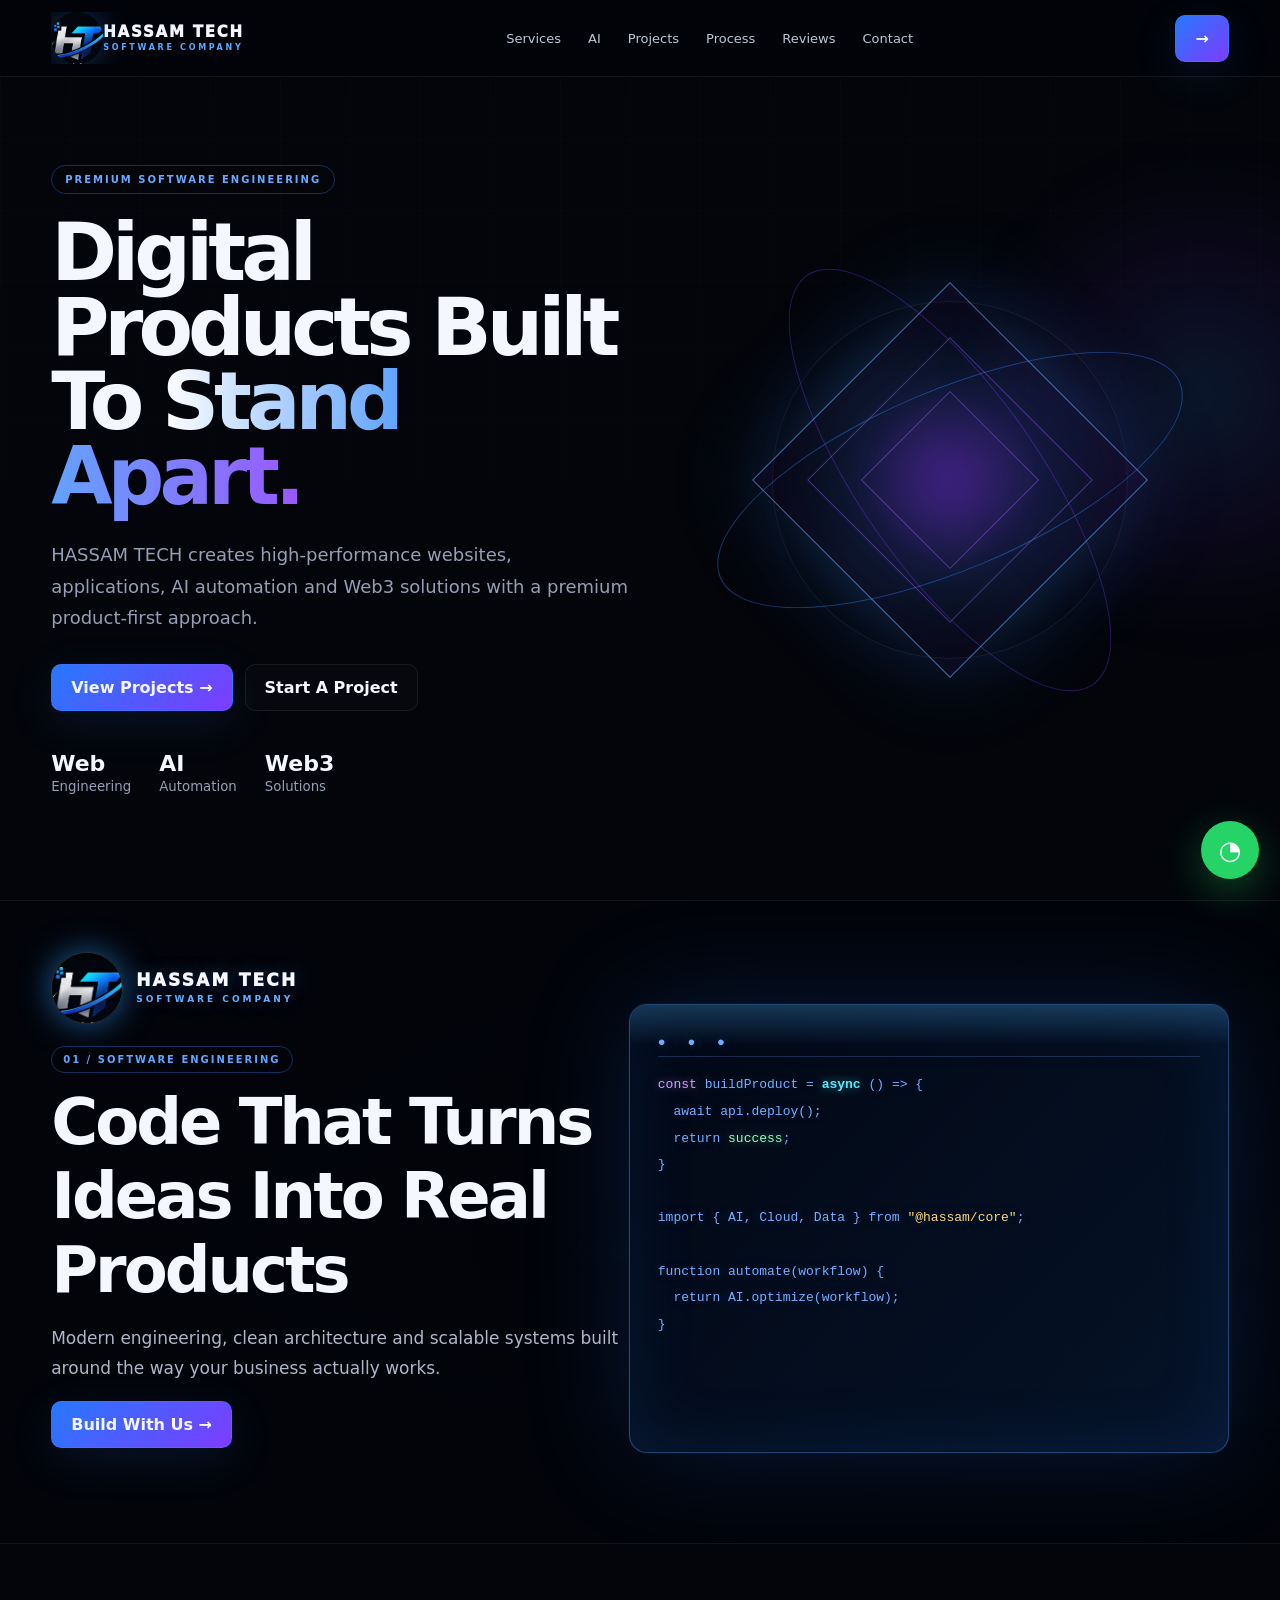
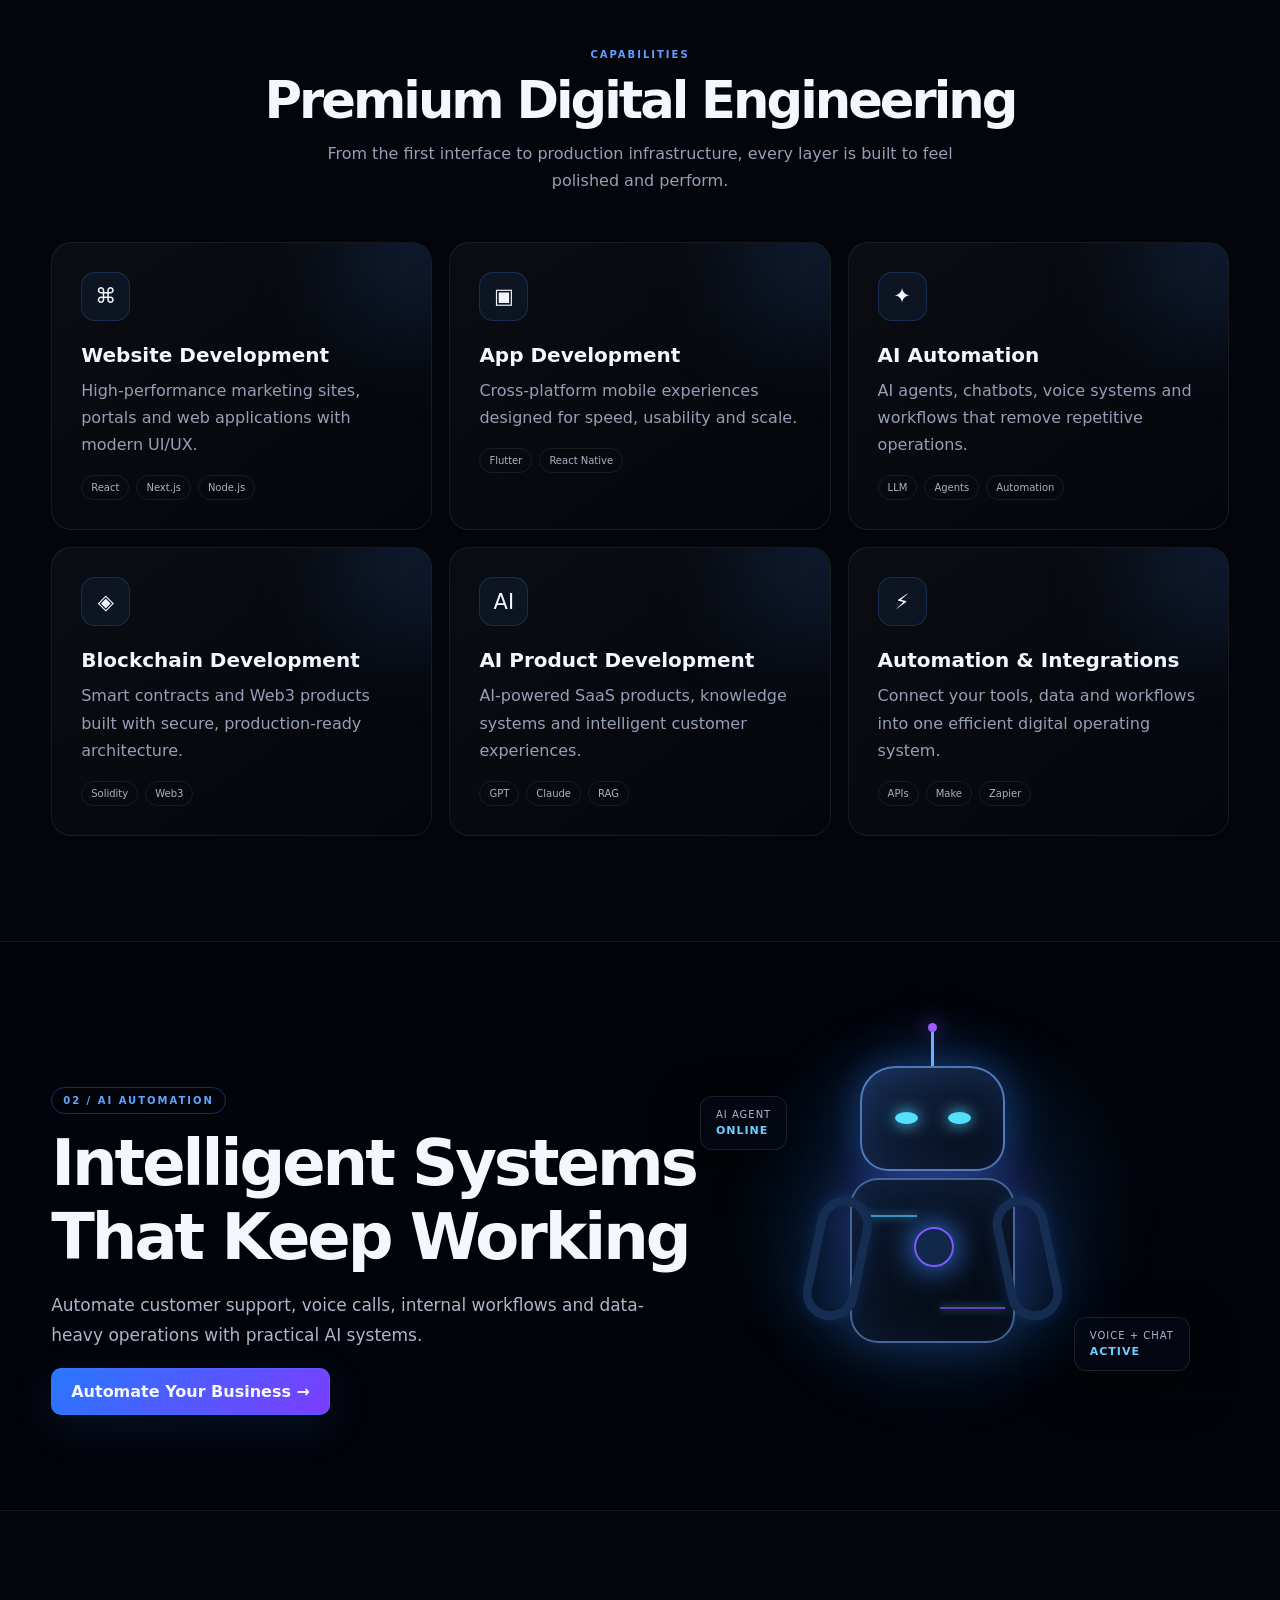
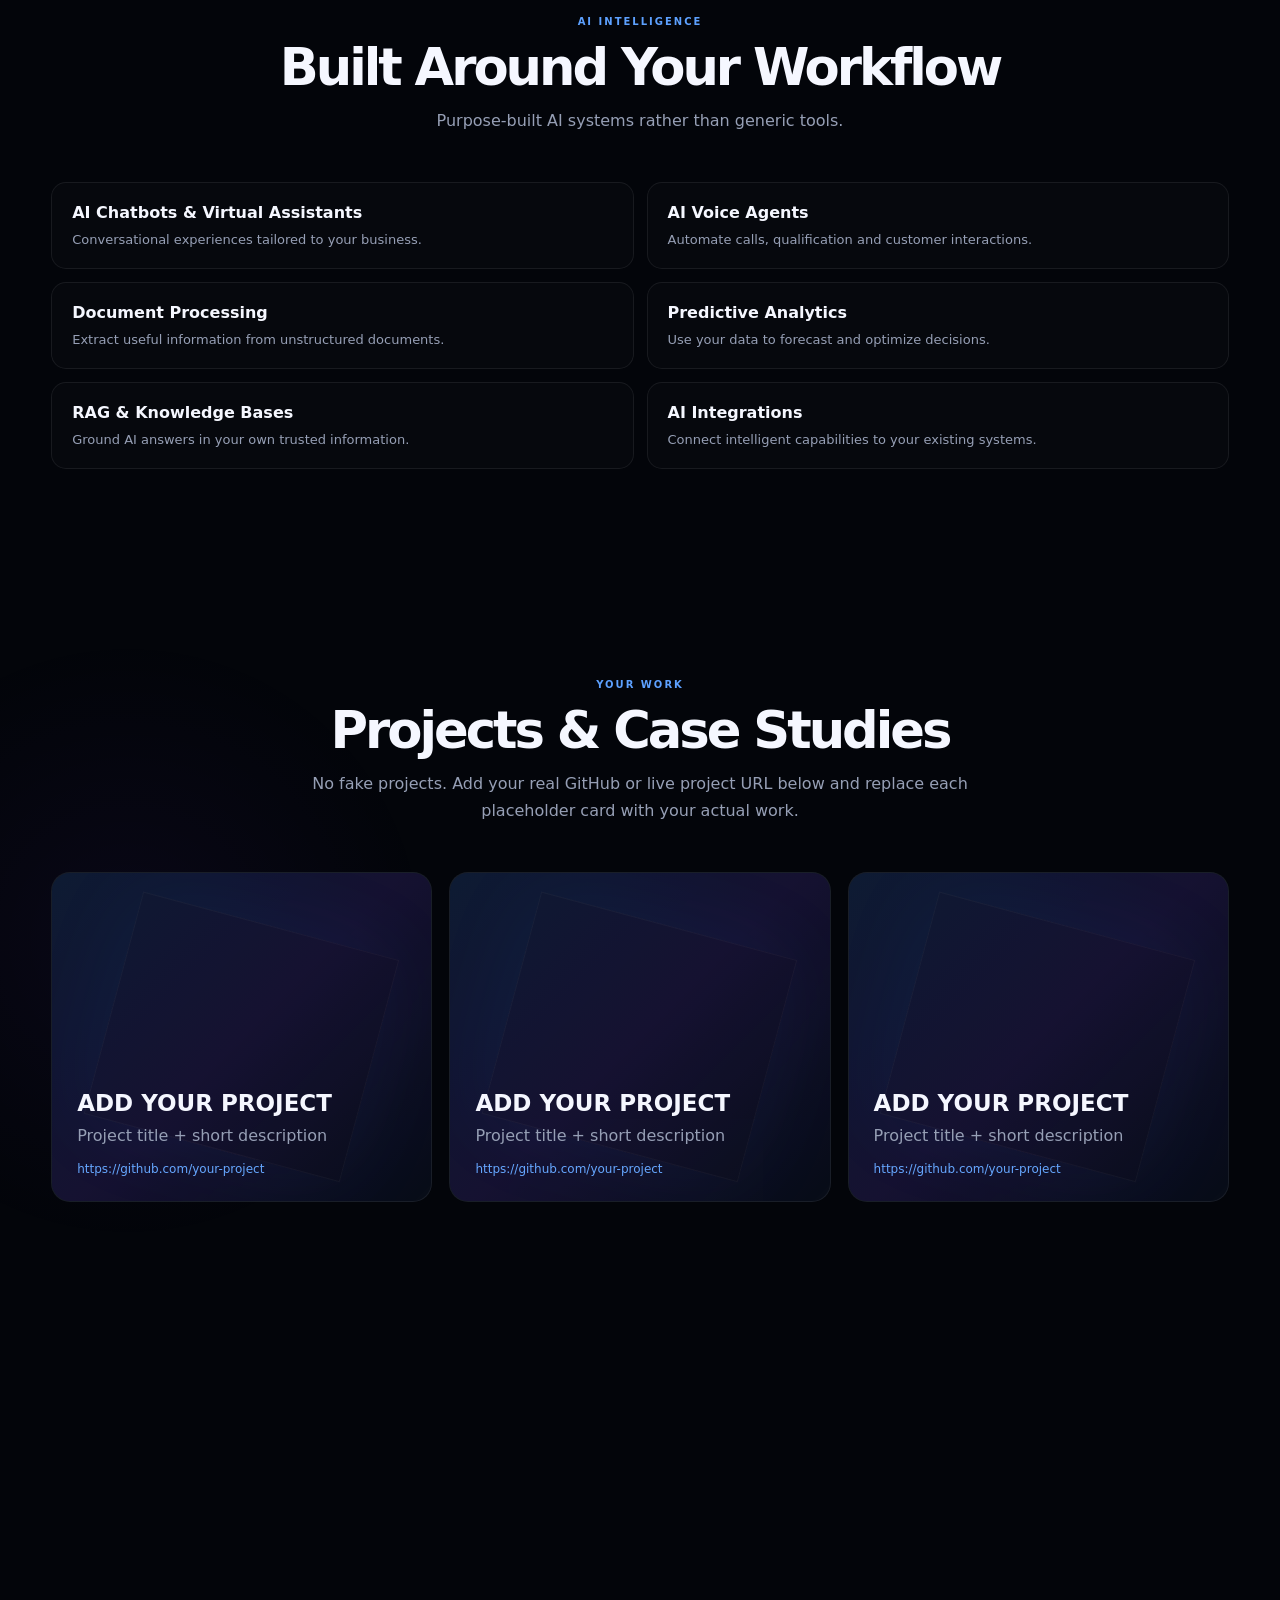
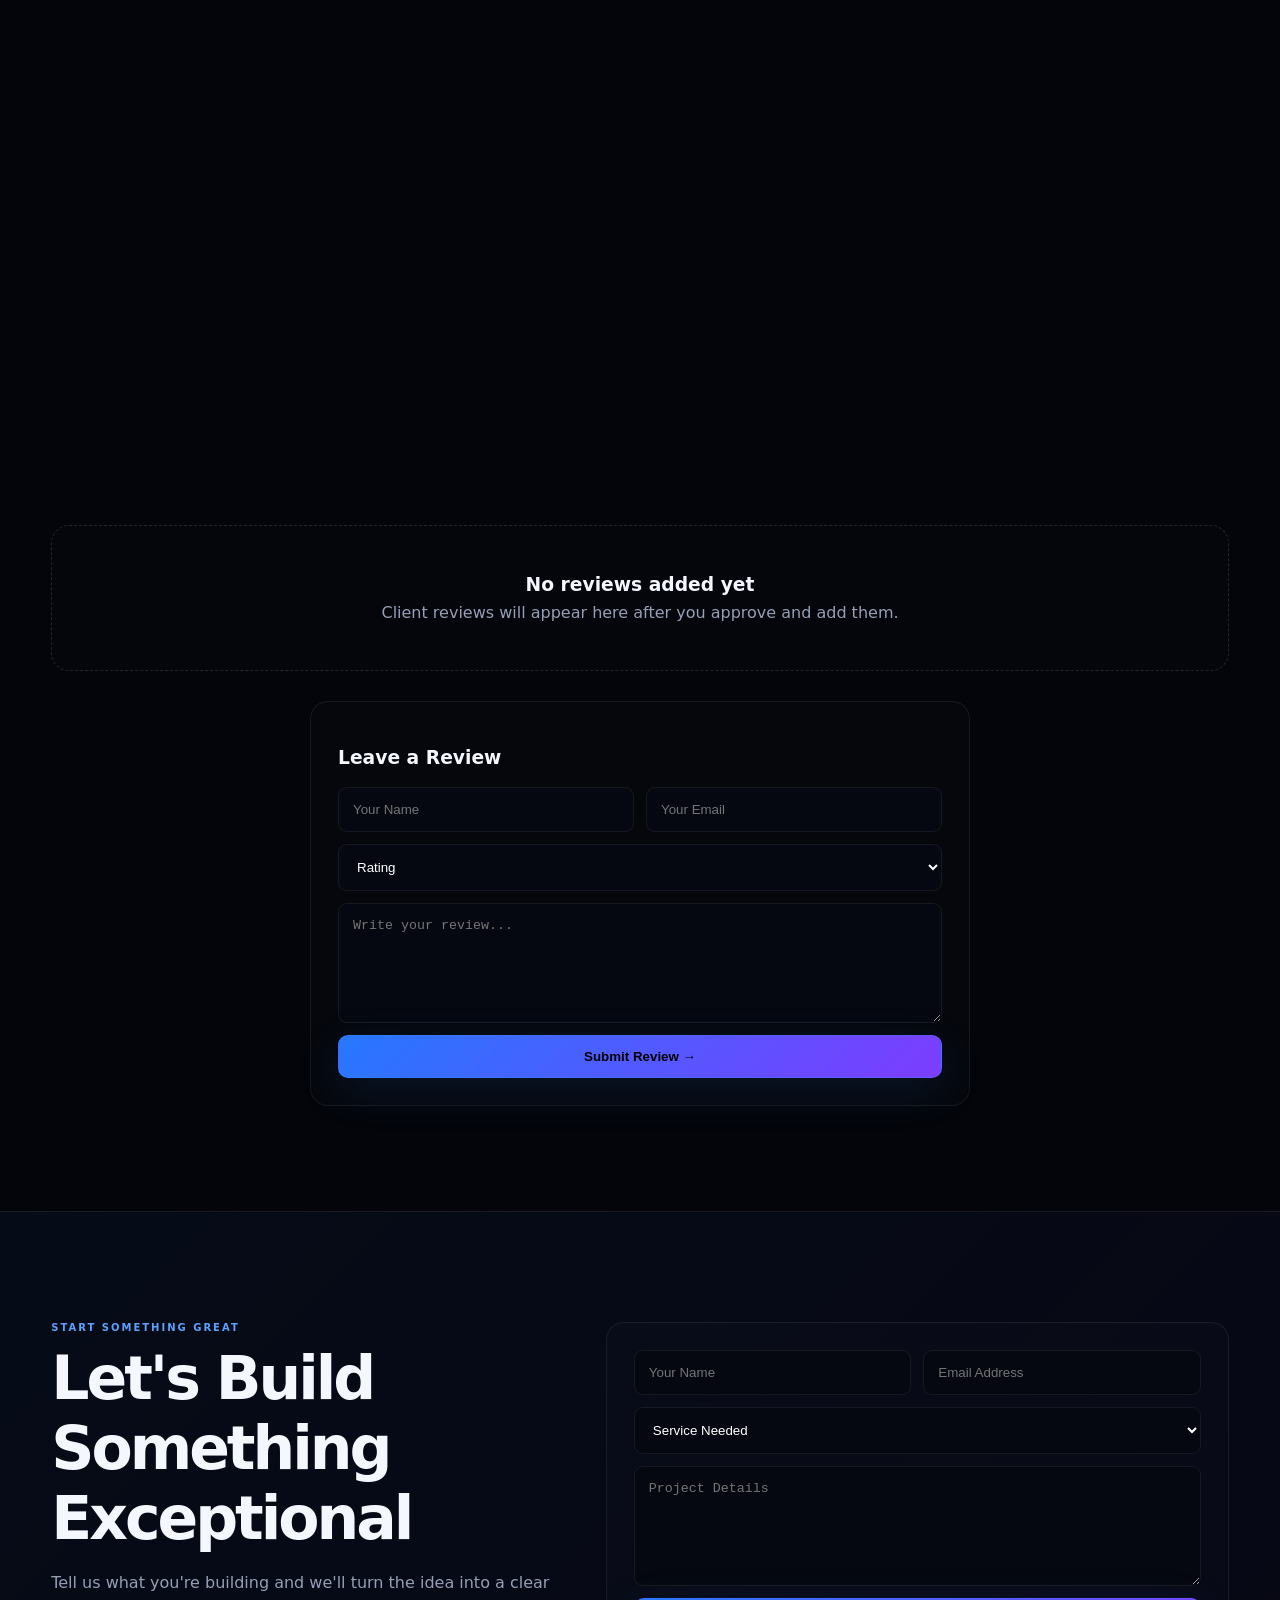
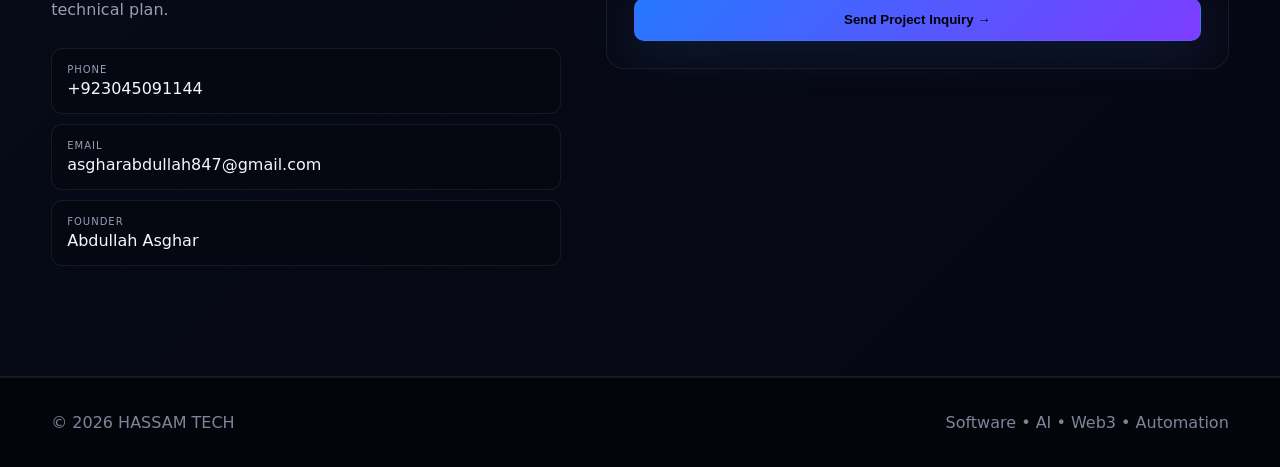
==== commit 47b46250: "Add files via upload" ====
--- a/index.html
+++ b/index.html
@@ -1,358 +1,411 @@
-<!DOCTYPE html>
-<html lang="en" data-theme="dark">
+<!doctype html>
+<html lang="en">
 <head>
-<meta charset="UTF-8">
-<meta name="viewport" content="width=device-width, initial-scale=1.0">
-<title>Hassam Tech — Software, AI & Blockchain Engineering</title>
-<meta name="description" content="Hassam Tech builds websites, apps, AI systems and blockchain products for businesses that need real engineering, not templates.">
-<script>
-  // Set theme before paint to avoid flash-of-wrong-theme
-  (function(){
-    var saved = localStorage.getItem('ht-theme');
-    if (saved) document.documentElement.setAttribute('data-theme', saved);
-  })();
-</script>
-<link rel="preconnect" href="https://fonts.googleapis.com">
-<link rel="preconnect" href="https://fonts.gstatic.com" crossorigin>
-<link href="https://fonts.googleapis.com/css2?family=Space+Grotesk:wght@500;600;700&family=Inter:wght@400;500;600;700&display=swap" rel="stylesheet">
-<link rel="stylesheet" href="style.css">
+<meta charset="utf-8">
+<meta name="viewport" content="width=device-width,initial-scale=1">
+<title>HASSAM TECH — Premium Software Agency</title>
+<meta name="description" content="HASSAM TECH — premium software development, AI automation, web, mobile and blockchain solutions.">
+<style>
+:root{--bg:#02040a;--panel:#080c15;--text:#f8f9ff;--muted:#969fb5;--line:#ffffff12;--blue:#3988ff;--violet:#813cff;--cyan:#29d5ff}
+*{box-sizing:border-box}html{scroll-behavior:smooth}body{margin:0;background:var(--bg);color:var(--text);font-family:Inter,ui-sans-serif,system-ui,-apple-system,Segoe UI,Arial,sans-serif;overflow-x:hidden}body:before{content:"";position:fixed;inset:0;pointer-events:none;background-image:linear-gradient(#ffffff04 1px,transparent 1px),linear-gradient(90deg,#ffffff04 1px,transparent 1px);background-size:70px 70px;mask-image:linear-gradient(to bottom,#000,transparent 85%);z-index:-1}a{text-decoration:none;color:inherit}.wrap{width:min(1180px,92%);margin:auto}
+nav{position:fixed;z-index:50;inset:0 0 auto;background:#02040ad9;backdrop-filter:blur(22px);border-bottom:1px solid var(--line)}.nav{height:76px;display:flex;align-items:center;justify-content:space-between}.logo{font-size:20px;font-weight:950;letter-spacing:2px}.logo em{font-style:normal;color:var(--blue)}.links{display:flex;gap:27px;color:#bfc6d6;font-size:13px}.links a{transition:.25s}.links a:hover{color:#fff}.navbtn,.btn{border:1px solid #3988ff55;border-radius:10px;padding:13px 19px;font-weight:850;display:inline-flex;align-items:center;justify-content:center;gap:8px;transition:.35s}.navbtn,.primary{background:linear-gradient(135deg,#2678ff,#7d3cff);box-shadow:0 12px 45px #3988ff20}.btn:hover,.navbtn:hover{transform:translateY(-3px);box-shadow:0 18px 50px #3988ff30}.secondary{background:#ffffff04;border-color:var(--line)}.menu{display:none;background:none;border:1px solid var(--line);color:#fff;padding:9px;border-radius:8px}
+.hero{min-height:900px;padding:155px 0 95px;display:grid;grid-template-columns:1.02fr .98fr;gap:40px;align-items:center;position:relative}.hero:after{content:"";position:absolute;width:550px;height:550px;right:-250px;top:120px;background:radial-gradient(circle,#3988ff25,#813cff12,transparent 65%);filter:blur(20px);z-index:-1}.eyebrow{display:inline-flex;padding:8px 13px;border:1px solid #3988ff55;border-radius:99px;color:#6aa9ff;text-transform:uppercase;font-size:10px;letter-spacing:2px;font-weight:900}.hero h1{font-size:clamp(52px,6.2vw,88px);line-height:.94;letter-spacing:-5px;margin:22px 0 25px}.hero h1 span{background:linear-gradient(90deg,#fff 0%,#62a4ff 48%,#9a58ff 100%);background-clip:text;color:transparent}.hero p{color:var(--muted);font-size:18px;line-height:1.75;max-width:630px;margin:0 0 30px}.actions{display:flex;gap:12px;flex-wrap:wrap}.micro{display:flex;gap:28px;margin-top:40px}.micro b{font-size:22px;display:block}.micro small{color:var(--muted)}
+.heroVisual{height:560px;position:relative;display:grid;place-items:center}.core{width:280px;height:280px;border:1px solid #6da8ff99;transform:rotate(45deg);position:absolute;box-shadow:0 0 100px #3988ff35,inset 0 0 80px #813cff1c;animation:levitate 7s ease-in-out infinite}.core:before,.core:after{content:"";position:absolute;inset:38px;border:1px solid #9b5cff77}.core:after{inset:76px}.halo{position:absolute;width:500px;height:180px;border:1px solid #3988ff66;border-radius:50%;transform:rotate(-23deg);animation:spin 14s linear infinite}.halo.two{transform:rotate(55deg);border-color:#813cff55;animation-direction:reverse}.orb{position:absolute;width:350px;height:350px;border-radius:50%;background:radial-gradient(circle,#813cff88,#3988ff25 42%,transparent 70%);filter:blur(18px);animation:breathe 4s ease-in-out infinite}.scan{position:absolute;inset:18%;border:1px solid #ffffff10;border-radius:50%;box-shadow:0 0 80px #3988ff14}
+.videoSection{position:relative;min-height:560px;display:flex;align-items:center;overflow:hidden;border-top:1px solid var(--line);border-bottom:1px solid var(--line)}.bgvideo{position:absolute;inset:0;width:100%;height:100%;object-fit:cover;opacity:.34;filter:saturate(.75) contrast(1.1)}.videoOverlay{position:absolute;inset:0;background:linear-gradient(90deg,#02040af5 0%,#02040ac8 48%,#02040a8c 100%),linear-gradient(0deg,#02040ae8,transparent 45%,#02040ab5)}.videoContent{position:relative;z-index:2;padding:95px 0}.videoContent h2{font-size:clamp(38px,5vw,65px);letter-spacing:-3px;max-width:720px;margin:12px 0}.videoContent p{color:#aeb6c8;max-width:610px;line-height:1.75;font-size:17px}.videoBadge{display:inline-block;color:#62a5ff;border:1px solid #3988ff55;border-radius:99px;padding:7px 11px;font-size:10px;letter-spacing:2px;font-weight:900}
+.section{padding:105px 0}.head{text-align:center;margin-bottom:48px}.kicker{font-size:10px;letter-spacing:2px;text-transform:uppercase;color:#5da1ff;font-weight:900}.head h2{font-size:clamp(35px,4vw,55px);letter-spacing:-3px;margin:10px 0}.head p{max-width:680px;margin:auto;color:var(--muted);line-height:1.7}.grid{display:grid;grid-template-columns:repeat(3,1fr);gap:17px}.card{min-height:240px;padding:29px;border:1px solid var(--line);border-radius:20px;background:linear-gradient(145deg,#ffffff09,#ffffff02);position:relative;overflow:hidden;transition:.4s}.card:after{content:"";position:absolute;width:170px;height:170px;right:-80px;top:-80px;background:#3988ff20;filter:blur(45px)}.card:hover{transform:translateY(-9px) rotateX(2deg);border-color:#3988ff55;box-shadow:0 30px 80px #0008}.icon{width:49px;height:49px;border-radius:14px;display:grid;place-items:center;background:#3988ff12;border:1px solid #3988ff38;margin-bottom:22px;font-size:21px}.card h3{margin:0 0 10px;font-size:20px}.card p{color:var(--muted);line-height:1.7;margin:0}.tags{display:flex;gap:7px;flex-wrap:wrap;margin-top:17px}.tag{font-size:10px;padding:6px 9px;border:1px solid var(--line);border-radius:99px;color:#aab2c4}
+.ai{position:relative;overflow:hidden}.ai:before{content:"AI";position:absolute;font-size:300px;font-weight:950;color:#ffffff02;right:-30px;top:-60px;line-height:1;pointer-events:none}.aiGrid{display:grid;grid-template-columns:repeat(2,1fr);gap:13px}.aiItem{padding:20px;border:1px solid var(--line);border-radius:15px;background:#ffffff04;transition:.3s}.aiItem:hover{border-color:#813cff55;transform:translateX(5px);background:#813cff08}.aiItem b{display:block;margin-bottom:7px}.aiItem span{font-size:13px;color:var(--muted)}
+.projects{background:radial-gradient(circle at 10% 50%,#813cff0e,transparent 25%)}.project{min-height:330px;padding:25px;border:1px solid var(--line);border-radius:19px;position:relative;overflow:hidden;background:#080d18;display:flex;flex-direction:column;justify-content:flex-end;transition:.4s}.project:hover{transform:translateY(-8px);border-color:#3988ff55;box-shadow:0 30px 80px #0009}.projectVisual{position:absolute;inset:0;background:linear-gradient(135deg,#3988ff22,#813cff20,transparent);opacity:.9}.projectVisual:before{content:"";position:absolute;inset:15%;border:1px solid #ffffff0a;transform:rotate(15deg);box-shadow:0 0 90px #3988ff14}.projectContent{position:relative;z-index:2}.project h3{font-size:23px;margin:0 0 7px}.project p{color:var(--muted);line-height:1.65;margin:0 0 13px}.projectUrl{color:#66a7ff;font-size:12px;word-break:break-all}
+.process{display:grid;grid-template-columns:repeat(4,1fr);gap:15px}.step{padding:24px;border-top:1px solid #3988ff66}.step .num{color:#5ba0ff;font-weight:950}.step h3{margin:11px 0 8px}.step p{color:var(--muted);font-size:13px;line-height:1.7}
+.reviewsEmpty{border:1px dashed #ffffff20;border-radius:18px;padding:48px 25px;text-align:center;background:#ffffff02}.reviewsEmpty h3{margin:0 0 8px}.reviewsEmpty p{color:var(--muted);margin:0}.formbox{max-width:660px;margin:30px auto 0;padding:27px;border:1px solid var(--line);border-radius:18px;background:#ffffff03}.fields{display:grid;grid-template-columns:1fr 1fr;gap:12px}.input,textarea,select{width:100%;background:#050810;color:#fff;border:1px solid var(--line);padding:14px;border-radius:9px;outline:none}.input:focus,textarea:focus,select:focus{border-color:#3988ff66}.full{grid-column:1/-1}textarea{min-height:120px;resize:vertical}
+.contact{padding:110px 0;background:linear-gradient(135deg,#3988ff0e,#813cff0b);border-top:1px solid var(--line);border-bottom:1px solid var(--line)}.contactGrid{display:grid;grid-template-columns:.9fr 1.1fr;gap:45px;align-items:start}.contact h2{font-size:clamp(40px,5vw,60px);letter-spacing:-3px;margin:10px 0}.contact p{color:var(--muted);line-height:1.7;max-width:500px}.details{display:grid;gap:10px;margin-top:25px}.detail{padding:15px;border:1px solid var(--line);border-radius:11px;background:#0003}.detail span{display:block;color:var(--muted);font-size:10px;text-transform:uppercase;letter-spacing:1px;margin-bottom:4px}
+footer{padding:35px 0;color:#7d8599;border-top:1px solid var(--line)}.foot{display:flex;justify-content:space-between;gap:15px;flex-wrap:wrap}.wa{position:fixed;right:21px;bottom:21px;z-index:60;width:58px;height:58px;border-radius:50%;display:grid;place-items:center;background:#25d366;color:#fff;font-size:26px;box-shadow:0 12px 40px #25d36655;animation:floatbtn 2.5s ease-in-out infinite}
+.reveal{opacity:0;transform:translateY(35px);transition:opacity .8s ease,transform .8s ease}.show{opacity:1;transform:none}
+@keyframes levitate{50%{transform:rotate(45deg) translateY(-22px)}}@keyframes breathe{50%{transform:scale(1.12);opacity:.8}}@keyframes spin{to{transform:rotate(337deg)}}@keyframes floatbtn{50%{transform:translateY(-7px)}}
+@media(max-width:850px){.links,.navbtn{display:none}.menu{display:block}.hero{grid-template-columns:1fr;padding-top:125px}.heroVisual{height:390px;order:-1}.core{width:185px;height:185px}.halo{width:310px}.grid{grid-template-columns:1fr 1fr}.process{grid-template-columns:1fr 1fr}.contactGrid{grid-template-columns:1fr}.videoSection{min-height:520px}}
+@media(max-width:560px){.hero h1{font-size:45px;letter-spacing:-2.5px}.hero p{font-size:16px}.heroVisual{height:300px}.core{width:140px;height:140px}.halo{width:240px}.grid,.aiGrid,.process,.fields{grid-template-columns:1fr}.section{padding:75px 0}.head h2{font-size:36px}.videoContent h2{font-size:40px}.full{grid-column:auto}.micro{gap:17px}}
+
+/* LUXURY V3 MOTION SYSTEM */
+.theme{background:#ffffff08;border:1px solid #ffffff18;color:#fff;width:39px;height:39px;border-radius:50%;cursor:pointer;font-size:17px;margin-left:auto;margin-right:10px;transition:.35s}.theme:hover{transform:rotate(25deg) scale(1.08);border-color:#66a7ff88}
+.codeRain{position:absolute;z-index:1;right:5%;top:12%;width:min(520px,44vw);height:76%;overflow:hidden;padding:25px 28px;border:1px solid #5da1ff2e;border-radius:18px;background:linear-gradient(135deg,#02050bdd,#071329bb);color:#77adff;font:13px/2.05 ui-monospace,SFMono-Regular,Menlo,monospace;box-shadow:0 0 80px #3988ff18,inset 0 0 50px #3988ff0a;opacity:.86;animation:codeFloat 6s ease-in-out infinite}.codeRain:before{content:"●  ●  ●";display:block;color:#ffffff30;letter-spacing:7px;border-bottom:1px solid #ffffff10;margin-bottom:15px}.codeRain span{color:#d783ff}.codeRain b{color:#55d6ff}.codeRain i{color:#78ffb0;font-style:normal}.codeRain em{color:#ffcc75;font-style:normal}.codeRain:after{content:"";position:absolute;left:0;right:0;height:90px;top:-90px;background:linear-gradient(transparent,#54a5ff28,transparent);animation:scanCode 3.4s linear infinite}
+.robotScene{position:absolute;z-index:1;right:7%;top:50%;transform:translateY(-50%);width:510px;height:470px;pointer-events:none}.robotGlow{position:absolute;width:430px;height:430px;border-radius:50%;left:40px;top:10px;background:radial-gradient(circle,#7c3cff45,#2488ff18 40%,transparent 70%);filter:blur(12px);animation:robotPulse 4s ease-in-out infinite}.robot{position:absolute;left:145px;top:75px;width:215px;height:310px;filter:drop-shadow(0 0 25px #3988ff55);animation:robotFloat 5s ease-in-out infinite}.robotHead{position:absolute;left:35px;top:0;width:145px;height:105px;border:2px solid #71aaffaa;border-radius:35px 35px 28px 28px;background:linear-gradient(145deg,#162a4c,#050914);box-shadow:inset 0 0 35px #3988ff28,0 0 35px #3988ff22;display:flex;align-items:center;justify-content:center;gap:30px}.eye{width:23px;height:12px;border-radius:50%;background:#55dfff;box-shadow:0 0 16px #55dfff;animation:blink 4s infinite}.antenna{position:absolute;width:3px;height:40px;background:#69b5ff;left:106px;top:-38px}.antenna:after{content:"";position:absolute;width:9px;height:9px;border-radius:50%;background:#9c5cff;left:-3px;top:-5px;box-shadow:0 0 20px #9c5cff;animation:blink 1.4s infinite}.robotBody{position:absolute;left:25px;top:112px;width:165px;height:165px;border:2px solid #638ed0aa;border-radius:28px;background:linear-gradient(145deg,#0d1a31,#04070d);box-shadow:inset 0 0 45px #3988ff20}.coreDot{position:absolute;left:62px;top:47px;width:40px;height:40px;border-radius:50%;border:2px solid #7d5cff;background:#3988ff30;box-shadow:0 0 30px #3988ff;animation:coreSpin 2s linear infinite}.circuit{position:absolute;height:2px;background:#48cfff;box-shadow:0 0 9px #48cfff;opacity:.7}.c1{width:55px;left:10px;top:35px}.c2{width:65px;right:8px;bottom:32px;background:#9a55ff}.arm{position:absolute;top:130px;width:55px;height:125px;border:9px solid #152d50;border-radius:30px;box-shadow:0 0 15px #3988ff22}.arm.left{left:-15px;transform:rotate(12deg)}.arm.right{right:-15px;transform:rotate(-12deg)}.floatCard{position:absolute;padding:12px 15px;border:1px solid #ffffff18;border-radius:12px;background:#050914cc;backdrop-filter:blur(12px);color:#aeb9cc;font-size:10px;letter-spacing:1px;box-shadow:0 15px 45px #0008;animation:cardFloat 4s ease-in-out infinite}.floatCard b{display:block;color:#6dceff;font-size:11px;margin-top:4px}.fc1{left:20px;top:105px}.fc2{right:0;bottom:90px;animation-delay:-1.5s}
+/* disabled light mode: .light{--bg:#f5f7fb;--panel:#fff;--text:#111827;--muted:#596273;--line:#11182718}.light nav{background:#ffffffdc}.light .theme{color:#111;background:#00000008}.light .card,.light .project,.light .formbox,.light .reviewsEmpty{background:#ffffffcc}.light .videoOverlay{background:linear-gradient(90deg,#f5f7fbee 0%,#f5f7fbd2 48%,#f5f7fb88 100%),linear-gradient(0deg,#f5f7fbe8,transparent 45%,#f5f7fbb5)}.light .codeRain{background:#ffffffdf;color:#315f9e;border-color:#315f9e22}.light .detail,.light .aiItem{background:#fff}.light footer{color:#667085}
+@keyframes codeFloat{50%{transform:translateY(-10px)}}@keyframes scanCode{to{top:100%}}@keyframes robotFloat{50%{transform:translateY(-16px) rotateY(5deg)}}@keyframes robotPulse{50%{transform:scale(1.12);opacity:.75}}@keyframes blink{0%,45%,50%,100%{opacity:1}47%{opacity:.1}}@keyframes coreSpin{to{transform:rotate(360deg)}}@keyframes cardFloat{50%{transform:translateY(-12px)}}
+@media(max-width:850px){.codeRain{right:3%;width:48%;opacity:.55}.robotScene{right:-5%;transform:translateY(-50%) scale(.82);opacity:.7}}
+@media(max-width:600px){.codeRain{left:5%;right:5%;width:auto;top:8%;height:55%;opacity:.42;font-size:10px}.heroVisual{margin-top:-10px}.robotScene{right:-28%;transform:translateY(-50%) scale(.62);opacity:.45}.videoContent{padding-top:190px}.videoSection{min-height:620px}}
+
+/* V4 precision branding + brighter code treatment */
+.brandLogo{display:flex;align-items:center;text-decoration:none;min-width:170px;height:52px;overflow:hidden}
+.brandLogo img{height:49px;width:auto;display:block;object-fit:contain;filter:drop-shadow(0 0 12px rgba(50,155,255,.22))}
+.codeBrandMark{position:absolute;z-index:3;left:5%;top:10%;display:flex;align-items:center;gap:12px;pointer-events:none}
+.codeBrandMark img{width:62px;height:62px;object-fit:cover;border-radius:50%;box-shadow:0 0 28px rgba(50,155,255,.55);border:1px solid rgba(255,255,255,.16)}
+.codeBrandMark span{font-size:13px;line-height:1.2;font-weight:800;letter-spacing:1.8px;color:#f4f7ff;text-shadow:0 0 18px rgba(65,158,255,.35)}
+.codeBrandMark small{font-size:8px;letter-spacing:2.2px;color:#79b7ff;font-weight:600}
+.codeRain{right:4%;top:16%;width:min(600px,49vw);height:70%;opacity:1!important;background:
+linear-gradient(135deg,rgba(2,8,20,.96),rgba(6,20,43,.92)),
+repeating-linear-gradient(90deg,rgba(77,160,255,.05) 0 1px,transparent 1px 44px);
+border:1px solid rgba(79,164,255,.38)!important;
+box-shadow:0 0 110px rgba(40,125,255,.18),inset 0 0 70px rgba(43,127,255,.12),0 0 0 1px rgba(255,255,255,.03);
+text-shadow:0 0 12px rgba(72,174,255,.25)}
+.codeRain:before{color:#6caeff!important;border-bottom-color:rgba(108,174,255,.22)!important}
+.codeRain:after{background:linear-gradient(transparent,rgba(83,184,255,.38),transparent)!important;height:130px;animation-duration:2.4s!important}
+.codeRain span{color:#d69aff!important;text-shadow:0 0 9px rgba(214,154,255,.55)}
+.codeRain b{color:#5ee9ff!important;text-shadow:0 0 10px rgba(94,233,255,.55)}
+.codeRain i{color:#8dffbf!important;text-shadow:0 0 10px rgba(141,255,191,.45)}
+.codeRain em{color:#ffd479!important}
+.heroVisual{position:relative;z-index:2}
+@media(max-width:850px){
+ .brandLogo{min-width:130px;height:46px}.brandLogo img{height:43px}
+ .codeBrandMark{left:5%;top:7%}.codeBrandMark img{width:48px;height:48px}
+ .codeBrandMark span{font-size:10px}.codeBrandMark small{font-size:6px}
+ .codeRain{left:5%;right:5%;width:auto;top:14%;height:62%;opacity:.9!important}
+}
+@media(max-width:600px){
+ .codeBrandMark{top:5%}.codeRain{top:15%;height:54%;font-size:9px;line-height:1.8}
+}
+body{background:#03050a;color:#f5f7ff}.theme{display:none!important}\n
+/* ===== PIXEL PERFECT HASSAM TECH BRAND ALIGNMENT ===== */
+.brandLogo{
+  display:flex!important;
+  align-items:center!important;
+  gap:11px!important;
+  min-width:0!important;
+  width:auto!important;
+  height:54px!important;
+  overflow:visible!important;
+}
+.brandLogo > img{
+  width:52px!important;
+  height:52px!important;
+  flex:0 0 52px!important;
+  object-fit:cover!important;
+  object-position:center!important;
+  border-radius:50%!important;
+  display:block!important;
+  filter:drop-shadow(0 0 14px rgba(50,155,255,.32))!important;
+}
+.navBrandText{
+  display:flex!important;
+  flex-direction:column!important;
+  justify-content:center!important;
+  gap:4px!important;
+  line-height:1!important;
+  white-space:nowrap!important;
+}
+.navBrandText strong{
+  font-size:15px!important;
+  font-weight:950!important;
+  letter-spacing:1.8px!important;
+  color:#f5f7ff!important;
+}
+.navBrandText small{
+  font-size:8px!important;
+  font-weight:750!important;
+  letter-spacing:2.7px!important;
+  color:#59a9ff!important;
+}
+
+.codeBrandMark{
+  left:4%!important;
+  top:8%!important;
+  gap:13px!important;
+  align-items:center!important;
+  padding:0!important;
+}
+.codeBrandMark img{
+  width:72px!important;
+  height:72px!important;
+  flex:0 0 72px!important;
+  object-fit:cover!important;
+  object-position:center!important;
+  border-radius:50%!important;
+  display:block!important;
+  box-shadow:0 0 32px rgba(50,155,255,.58)!important;
+}
+.codeBrandMark span{
+  display:flex!important;
+  flex-direction:column!important;
+  gap:6px!important;
+  line-height:1!important;
+  white-space:nowrap!important;
+}
+.codeBrandMark span strong{
+  font-size:17px!important;
+  line-height:1!important;
+  font-weight:950!important;
+  letter-spacing:2.2px!important;
+  color:#f7f9ff!important;
+  text-shadow:0 0 18px rgba(65,158,255,.35)!important;
+}
+.codeBrandMark span small{
+  font-size:9px!important;
+  line-height:1!important;
+  letter-spacing:3px!important;
+  color:#62b1ff!important;
+  font-weight:750!important;
+}
+
+/* Keep the software engineering badge visually independent */
+.videoContent{
+  padding-top:145px!important;
+}
+.videoBadge{
+  position:relative!important;
+  z-index:4!important;
+}
+
+@media(max-width:850px){
+  .brandLogo{height:46px!important;gap:8px!important}
+  .brandLogo > img{width:43px!important;height:43px!important;flex-basis:43px!important}
+  .navBrandText strong{font-size:12px!important;letter-spacing:1.4px!important}
+  .navBrandText small{font-size:6px!important;letter-spacing:2px!important}
+  .codeBrandMark{left:5%!important;top:7%!important;gap:9px!important}
+  .codeBrandMark img{width:52px!important;height:52px!important;flex-basis:52px!important}
+  .codeBrandMark span strong{font-size:12px!important;letter-spacing:1.6px!important}
+  .codeBrandMark span small{font-size:7px!important;letter-spacing:2.2px!important}
+}
+@media(max-width:600px){
+  .codeBrandMark{top:5%!important}
+  .videoContent{padding-top:125px!important}
+}
+
+
+/* ================= REVIEWS — PREMIUM AUTO SCROLL ================= */
+.reviews-section{
+  position:relative;
+  overflow:hidden;
+  padding:110px 0 100px;
+  background:
+    radial-gradient(circle at 15% 25%, rgba(36,140,255,.10), transparent 28%),
+    radial-gradient(circle at 85% 75%, rgba(0,212,255,.07), transparent 25%),
+    #05070b;
+  border-top:1px solid rgba(255,255,255,.07);
+}
+.reviews-heading{
+  text-align:center;
+  margin:0 auto 42px;
+  padding:0 20px;
+}
+.reviews-heading .section-kicker{
+  display:inline-block;
+  font-size:11px;
+  font-weight:800;
+  letter-spacing:3px;
+  color:#5caeff;
+  margin-bottom:12px;
+}
+.reviews-heading h2{
+  margin:0;
+  font-size:clamp(30px,4vw,52px);
+  line-height:1;
+  font-weight:950;
+  letter-spacing:-1.5px;
+  color:#fff;
+}
+.reviews-heading h2 span{
+  background:linear-gradient(90deg,#fff,#58aaff);
+  -webkit-background-clip:text;
+  background-clip:text;
+  color:transparent;
+}
+.reviews-heading p{
+  margin:14px 0 0;
+  color:rgba(255,255,255,.58);
+  font-size:14px;
+}
+.reviews-viewport{
+  width:100%;
+  overflow:hidden;
+  mask-image:linear-gradient(to right,transparent 0%,#000 7%,#000 93%,transparent 100%);
+  -webkit-mask-image:linear-gradient(to right,transparent 0%,#000 7%,#000 93%,transparent 100%);
+}
+.reviews-track{
+  display:flex;
+  width:max-content;
+  gap:22px;
+  padding:10px 0 25px;
+  animation:reviewsAutoScroll 42s linear infinite;
+  will-change:transform;
+}
+.reviews-track:hover{animation-play-state:paused}
+.review-card{
+  width:310px;
+  min-width:310px;
+  height:410px;
+  padding:10px;
+  border-radius:22px;
+  background:linear-gradient(145deg,rgba(255,255,255,.13),rgba(255,255,255,.035));
+  border:1px solid rgba(105,180,255,.20);
+  box-shadow:0 18px 55px rgba(0,0,0,.42), inset 0 1px 0 rgba(255,255,255,.08);
+  backdrop-filter:blur(12px);
+  overflow:hidden;
+  transition:transform .4s ease,border-color .4s ease,box-shadow .4s ease;
+}
+.review-card:hover{
+  transform:translateY(-9px);
+  border-color:rgba(83,170,255,.65);
+  box-shadow:0 25px 70px rgba(0,120,255,.18),0 20px 55px rgba(0,0,0,.45);
+}
+.review-card img{
+  display:block;
+  width:100%;
+  height:100%;
+  object-fit:cover;
+  object-position:center;
+  border-radius:15px;
+}
+.review-caption{
+  display:none;
+}
+.review-placeholder{
+  height:100%;
+  border:1px dashed rgba(110,185,255,.32);
+  border-radius:15px;
+  display:flex;
+  flex-direction:column;
+  align-items:center;
+  justify-content:center;
+  text-align:center;
+  padding:30px;
+  color:#fff;
+  background:linear-gradient(160deg,rgba(35,120,220,.08),rgba(255,255,255,.015));
+}
+.placeholder-icon{
+  width:58px;height:58px;border-radius:50%;
+  display:grid;place-items:center;
+  font-size:30px;color:#66b2ff;
+  border:1px solid rgba(102,178,255,.4);
+  margin-bottom:18px;
+}
+.review-placeholder strong{
+  font-size:12px;letter-spacing:2px;
+}
+.review-placeholder span{
+  margin-top:10px;
+  color:rgba(255,255,255,.48);
+  font-size:11px;line-height:1.7;
+}
+.reviews-controls{
+  display:flex;
+  align-items:center;
+  justify-content:center;
+  gap:15px;
+  margin-top:25px;
+}
+.review-arrow{
+  width:40px;height:40px;border-radius:50%;
+  border:1px solid rgba(100,180,255,.28);
+  background:rgba(255,255,255,.04);
+  color:#fff;font-size:25px;line-height:1;
+  cursor:pointer;
+  transition:.25s ease;
+}
+.review-arrow:hover{
+  background:rgba(60,155,255,.16);
+  border-color:#55aaff;
+}
+.review-dots{display:flex;gap:7px}
+.review-dot{
+  width:6px;height:6px;border-radius:50%;
+  background:rgba(255,255,255,.2);
+}
+.review-dot.active{background:#5eafff;box-shadow:0 0 12px #5eafff}
+@keyframes reviewsAutoScroll{
+  from{transform:translateX(0)}
+  to{transform:translateX(calc(-50% - 11px))}
+}
+@media(max-width:700px){
+  .reviews-section{padding:80px 0 75px}
+  .review-card{width:275px;min-width:275px;height:365px}
+  .reviews-track{gap:16px;animation-duration:34s}
+}
+
+</style>
 </head>
 <body>
-
-<header class="site-header">
-  <div class="wrap header-inner">
-    <a href="#top" class="brand">
-      <span class="brand-mark" aria-hidden="true">
-        <svg viewBox="0 0 32 32" fill="none"><path d="M16 3 L28 9.5 V22.5 L16 29 L4 22.5 V9.5 Z" stroke="currentColor" stroke-width="1.4"/><path d="M16 3 V29 M4 9.5 L28 22.5 M28 9.5 L4 22.5" stroke="currentColor" stroke-width="1"/></svg>
-      </span>
-      <span class="brand-text">Hassam Tech</span>
-    </a>
-    <nav class="nav-links" id="navLinks">
-      <a href="#services">Services</a>
-      <a href="#ai">AI Solutions</a>
-      <a href="#process">Process</a>
-      <a href="#projects">Projects</a>
-      <a href="#reviews">Reviews</a>
-      <a href="#contact">Contact</a>
-    </nav>
-    <div class="header-actions">
-      <button class="theme-toggle" id="themeToggle" aria-label="Toggle dark and light mode">
-        <svg class="icon-sun" viewBox="0 0 24 24" fill="none" stroke="currentColor" stroke-width="1.8"><circle cx="12" cy="12" r="4.2"/><path d="M12 2.5v2.4M12 19.1v2.4M4.2 4.2l1.7 1.7M18.1 18.1l1.7 1.7M2.5 12h2.4M19.1 12h2.4M4.2 19.8l1.7-1.7M18.1 5.9l1.7-1.7"/></svg>
-        <svg class="icon-moon" viewBox="0 0 24 24" fill="none" stroke="currentColor" stroke-width="1.8"><path d="M20 14.5A8.5 8.5 0 1 1 9.5 4a6.7 6.7 0 0 0 10.5 10.5z"/></svg>
-      </button>
-      <a class="btn btn-primary" href="#contact">Start a project</a>
-    </div>
-    <button class="nav-burger" id="navBurger" aria-label="Open menu"><span></span><span></span><span></span></button>
-  </div>
-</header>
-
-<main id="top">
-
-  <section class="hero">
-    <div class="wrap hero-grid">
-      <div class="hero-copy">
-        <p class="hero-kicker">Software · AI · Blockchain engineering</p>
-        <h1 class="hero-title">Technology built by<br>people who ship it themselves.</h1>
-        <p class="hero-lead">Hassam Tech designs and builds websites, apps, AI systems and blockchain products end to end — one team, from the first sketch to the day it goes live.</p>
-        <div class="hero-actions">
-          <a class="btn btn-primary" href="#contact">Start a project</a>
-          <a class="btn btn-ghost" href="#projects">See what we've built</a>
-        </div>
-      </div>
-
-      <div class="hero-visual" aria-hidden="true">
-        <svg class="node-map" viewBox="0 0 460 460" fill="none">
-          <g class="nm-lines">
-            <line x1="230" y1="230" x2="120" y2="110"/>
-            <line x1="230" y1="230" x2="340" y2="95"/>
-            <line x1="230" y1="230" x2="80" y2="260"/>
-            <line x1="230" y1="230" x2="365" y2="255"/>
-            <line x1="230" y1="230" x2="170" y2="370"/>
-            <line x1="230" y1="230" x2="310" y2="375"/>
-          </g>
-          <g class="nm-nodes">
-            <circle class="nm-hub" cx="230" cy="230" r="30"/>
-            <circle class="nm-dot" cx="120" cy="110" r="15"/>
-            <circle class="nm-dot" cx="340" cy="95" r="15"/>
-            <circle class="nm-dot" cx="80" cy="260" r="15"/>
-            <circle class="nm-dot" cx="365" cy="255" r="15"/>
-            <circle class="nm-dot" cx="170" cy="370" r="15"/>
-            <circle class="nm-dot" cx="310" cy="375" r="15"/>
-          </g>
-          <g class="nm-icons" font-family="Space Grotesk" font-size="10" fill="currentColor">
-            <text x="120" y="114" text-anchor="middle">Web</text>
-            <text x="340" y="99" text-anchor="middle">App</text>
-            <text x="80" y="264" text-anchor="middle">AI</text>
-            <text x="365" y="259" text-anchor="middle">Chain</text>
-            <text x="170" y="374" text-anchor="middle">SaaS</text>
-            <text x="310" y="379" text-anchor="middle">Auto</text>
-          </g>
-        </svg>
-      </div>
-    </div>
-  </section>
-
-  <section class="section" id="services">
-    <div class="wrap">
-      <div class="section-head">
-        <h2>What we build</h2>
-        <p>Six disciplines, one team — pick one or combine them for a full product.</p>
-      </div>
-      <div class="service-list">
-
-        <div class="service-row">
-          <div class="service-icon">
-            <svg viewBox="0 0 32 32" fill="none" stroke="currentColor" stroke-width="1.5"><circle cx="16" cy="16" r="12"/><path d="M4 16h24M16 4c3.5 3.3 5.4 7.6 5.4 12S19.5 24.7 16 28c-3.5-3.3-5.4-7.6-5.4-12S12.5 7.3 16 4z"/></svg>
-          </div>
-          <div class="service-body">
-            <h3>Website Development</h3>
-            <p>Custom, high-performance websites built with modern frameworks — from landing pages to complex web applications with considered UI and UX.</p>
-          </div>
-          <div class="service-tags"><span>React</span><span>Next.js</span><span>Node.js</span></div>
-        </div>
-
-        <div class="service-row">
-          <div class="service-icon">
-            <svg viewBox="0 0 32 32" fill="none" stroke="currentColor" stroke-width="1.5"><rect x="9" y="3" width="14" height="26" rx="2.5"/><path d="M13 24h6"/></svg>
-          </div>
-          <div class="service-body">
-            <h3>App Development</h3>
-            <p>Native and cross-platform mobile applications for iOS and Android — scalable, fast, and built for real daily use.</p>
-          </div>
-          <div class="service-tags"><span>Flutter</span><span>iOS</span><span>Android</span></div>
-        </div>
-
-        <div class="service-row">
-          <div class="service-icon">
-            <svg viewBox="0 0 32 32" fill="none" stroke="currentColor" stroke-width="1.5"><circle cx="16" cy="7" r="3"/><circle cx="7" cy="24" r="3"/><circle cx="25" cy="24" r="3"/><path d="M16 10v6M16 16l-7 5M16 16l7 5"/></svg>
-          </div>
-          <div class="service-body">
-            <h3>AI Automation</h3>
-            <p>Intelligent automation that streamlines operations — custom AI agents, chatbots, workflow automation and analytics.</p>
-          </div>
-          <div class="service-tags"><span>LLM</span><span>Agents</span><span>Make.com</span></div>
-        </div>
-
-        <div class="service-row">
-          <div class="service-icon">
-            <svg viewBox="0 0 32 32" fill="none" stroke="currentColor" stroke-width="1.5"><rect x="4" y="6" width="9" height="9" rx="1.5"/><rect x="19" y="6" width="9" height="9" rx="1.5"/><rect x="4" y="19" width="9" height="9" rx="1.5"/><rect x="19" y="19" width="9" height="9" rx="1.5"/><path d="M13 10.5h6M8.5 15v4M23.5 15v4M15 23.5h4"/></svg>
-          </div>
-          <div class="service-body">
-            <h3>Blockchain Development</h3>
-            <p>Smart contracts, DeFi platforms, NFT marketplaces and Web3 applications on leading blockchain networks.</p>
-          </div>
-          <div class="service-tags"><span>Ethereum</span><span>Solidity</span><span>Web3</span></div>
-        </div>
-
-        <div class="service-row">
-          <div class="service-icon">
-            <svg viewBox="0 0 32 32" fill="none" stroke="currentColor" stroke-width="1.5"><path d="M16 4a6 6 0 0 1 6 6c0 2.5-1.3 3.8-2.3 5S18 17.6 18 19h-4c0-1.4-.7-2.6-1.7-3.8S10 12.5 10 10a6 6 0 0 1 6-6z"/><path d="M13.5 23h5M14.5 26h3"/></svg>
-          </div>
-          <div class="service-body">
-            <h3>AI Product Development</h3>
-            <p>End-to-end AI-powered SaaS products built on GPT, Claude, Gemini and fine-tuned custom models.</p>
-          </div>
-          <div class="service-tags"><span>GPT-4</span><span>Claude</span><span>SaaS</span></div>
-        </div>
-
-        <div class="service-row">
-          <div class="service-icon">
-            <svg viewBox="0 0 32 32" fill="none" stroke="currentColor" stroke-width="1.5"><path d="M18 3 7 18h8l-2 11 12-16h-9l2-10z"/></svg>
-          </div>
-          <div class="service-body">
-            <h3>No-Code / Low-Code</h3>
-            <p>Rapid platform development using Bubble.io, Webflow and other no-code tools — fast delivery without cutting quality.</p>
-          </div>
-          <div class="service-tags"><span>Bubble.io</span><span>Webflow</span><span>Zapier</span></div>
-        </div>
-
-      </div>
-    </div>
-  </section>
-
-  <section class="section ai-section" id="ai">
-    <div class="wrap ai-grid">
-      <div class="ai-copy">
-        <h2>AI-powered solutions</h2>
-        <p>We harness current AI models to build systems that automate, predict and optimize — wired into how your business actually runs, not bolted on afterward.</p>
-        <ul class="ai-list">
-          <li>Custom AI chatbots &amp; virtual assistants</li>
-          <li>AI voice agents &amp; call automation</li>
-          <li>Document processing &amp; data extraction</li>
-          <li>Computer vision &amp; image recognition</li>
-          <li>Predictive analytics &amp; ML models</li>
-          <li>RAG systems &amp; knowledge bases</li>
-          <li>AI integration with existing systems</li>
-        </ul>
-      </div>
-      <div class="ai-visual" aria-hidden="true">
-        <div class="pulse-core">
-          <span class="pulse-ring r1"></span>
-          <span class="pulse-ring r2"></span>
-          <span class="pulse-ring r3"></span>
-          <span class="pulse-dot"></span>
-        </div>
-      </div>
-    </div>
-  </section>
-
-  <section class="section" id="process">
-    <div class="wrap">
-      <div class="section-head">
-        <h2>How we work</h2>
-        <p>The same four stages on every engagement, so you always know what's next.</p>
-      </div>
-      <div class="process-grid">
-        <div class="process-step">
-          <span class="step-num">01</span>
-          <h3>Discovery</h3>
-          <p>We understand your goals, audience and technical requirements through detailed consultation.</p>
-        </div>
-        <div class="process-step">
-          <span class="step-num">02</span>
-          <h3>Planning</h3>
-          <p>A detailed roadmap, milestone breakdown, tech stack selection and timeline definition.</p>
-        </div>
-        <div class="process-step">
-          <span class="step-num">03</span>
-          <h3>Development</h3>
-          <p>Agile development with regular updates, code reviews and continuous communication.</p>
-        </div>
-        <div class="process-step">
-          <span class="step-num">04</span>
-          <h3>Delivery</h3>
-          <p>Thorough testing, deployment, documentation and post-launch support included.</p>
-        </div>
-      </div>
-    </div>
-  </section>
-
-  <section class="section projects-section" id="projects">
-    <div class="wrap">
-      <div class="section-head">
-        <h2>Selected work</h2>
-        <p>A few of the products we've shipped for clients.</p>
-      </div>
-      <div class="projects-grid projects-grid-single" id="projectsGrid">
-
-        <a class="project-card project-card-feature" href="https://opal-auto-detailing.vercel.app/" target="_blank" rel="noopener">
-          <div class="project-thumb" style="background-image:url('[data-uri]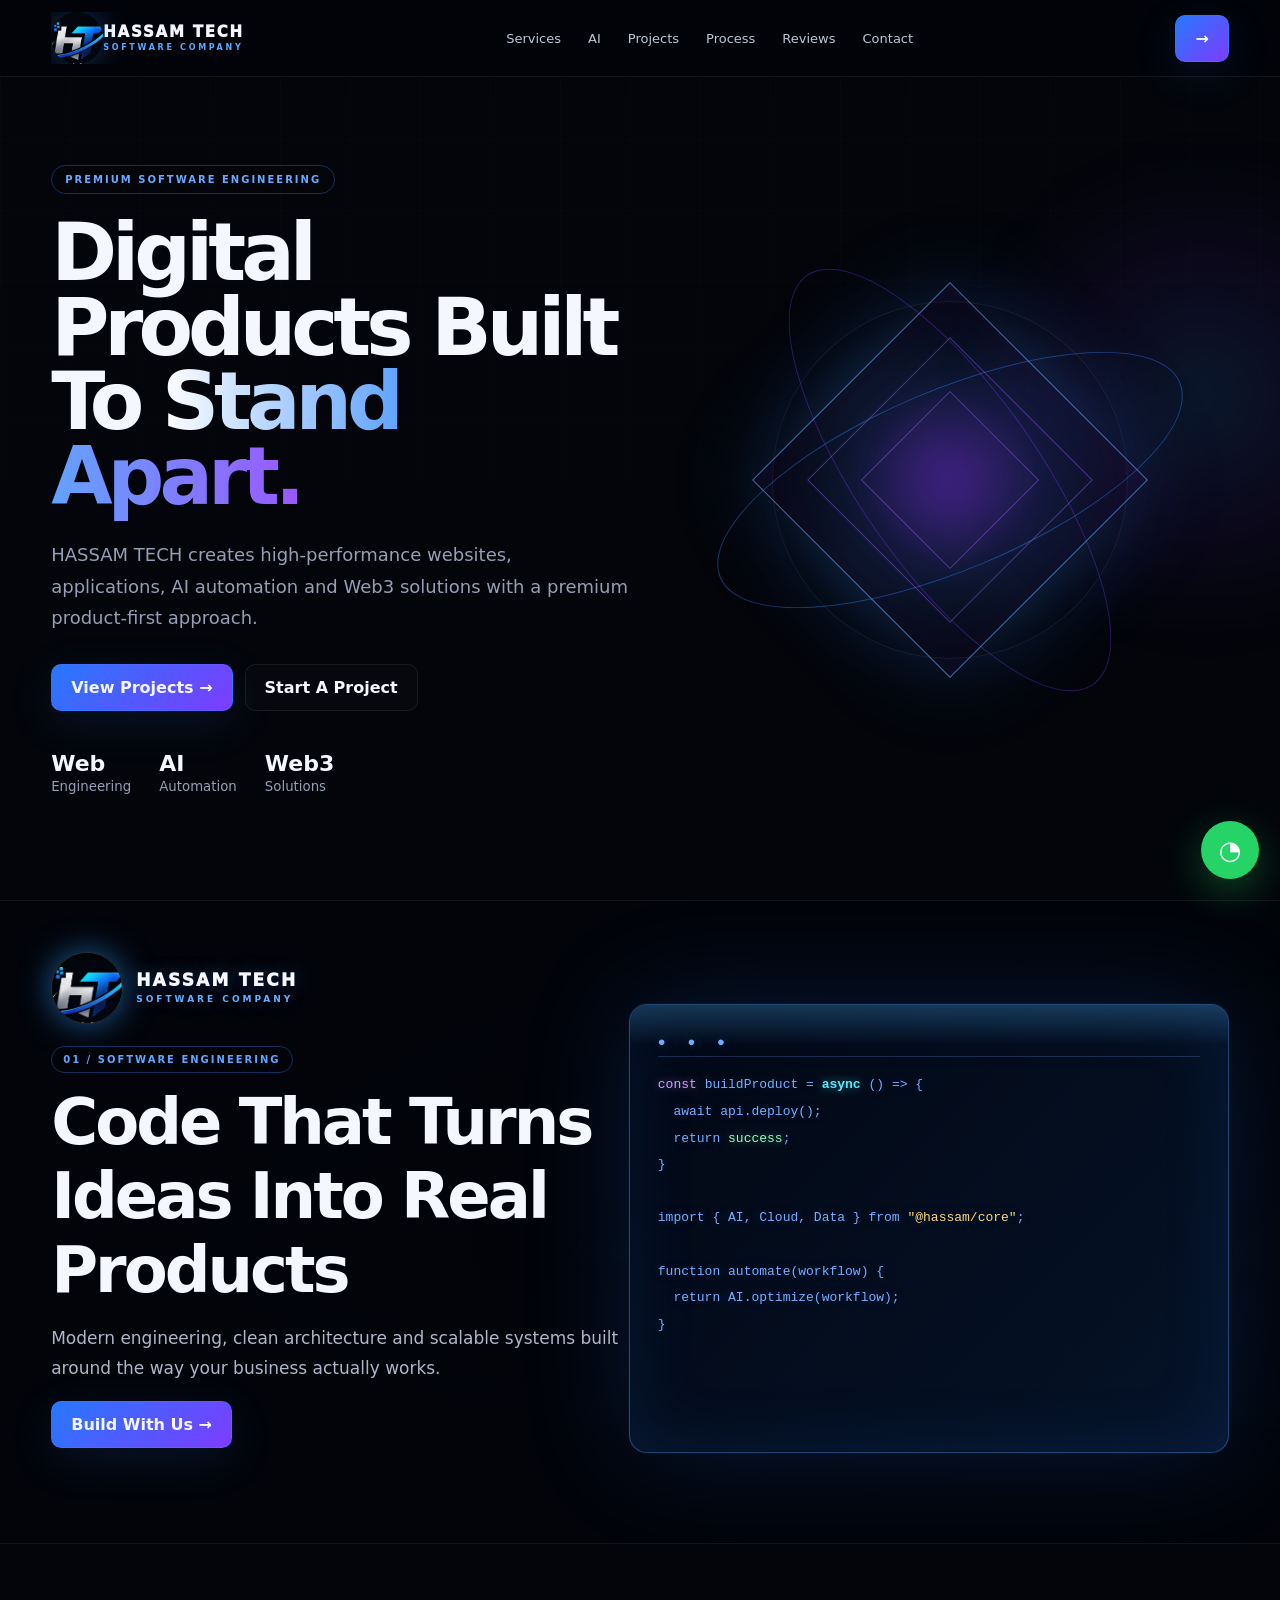
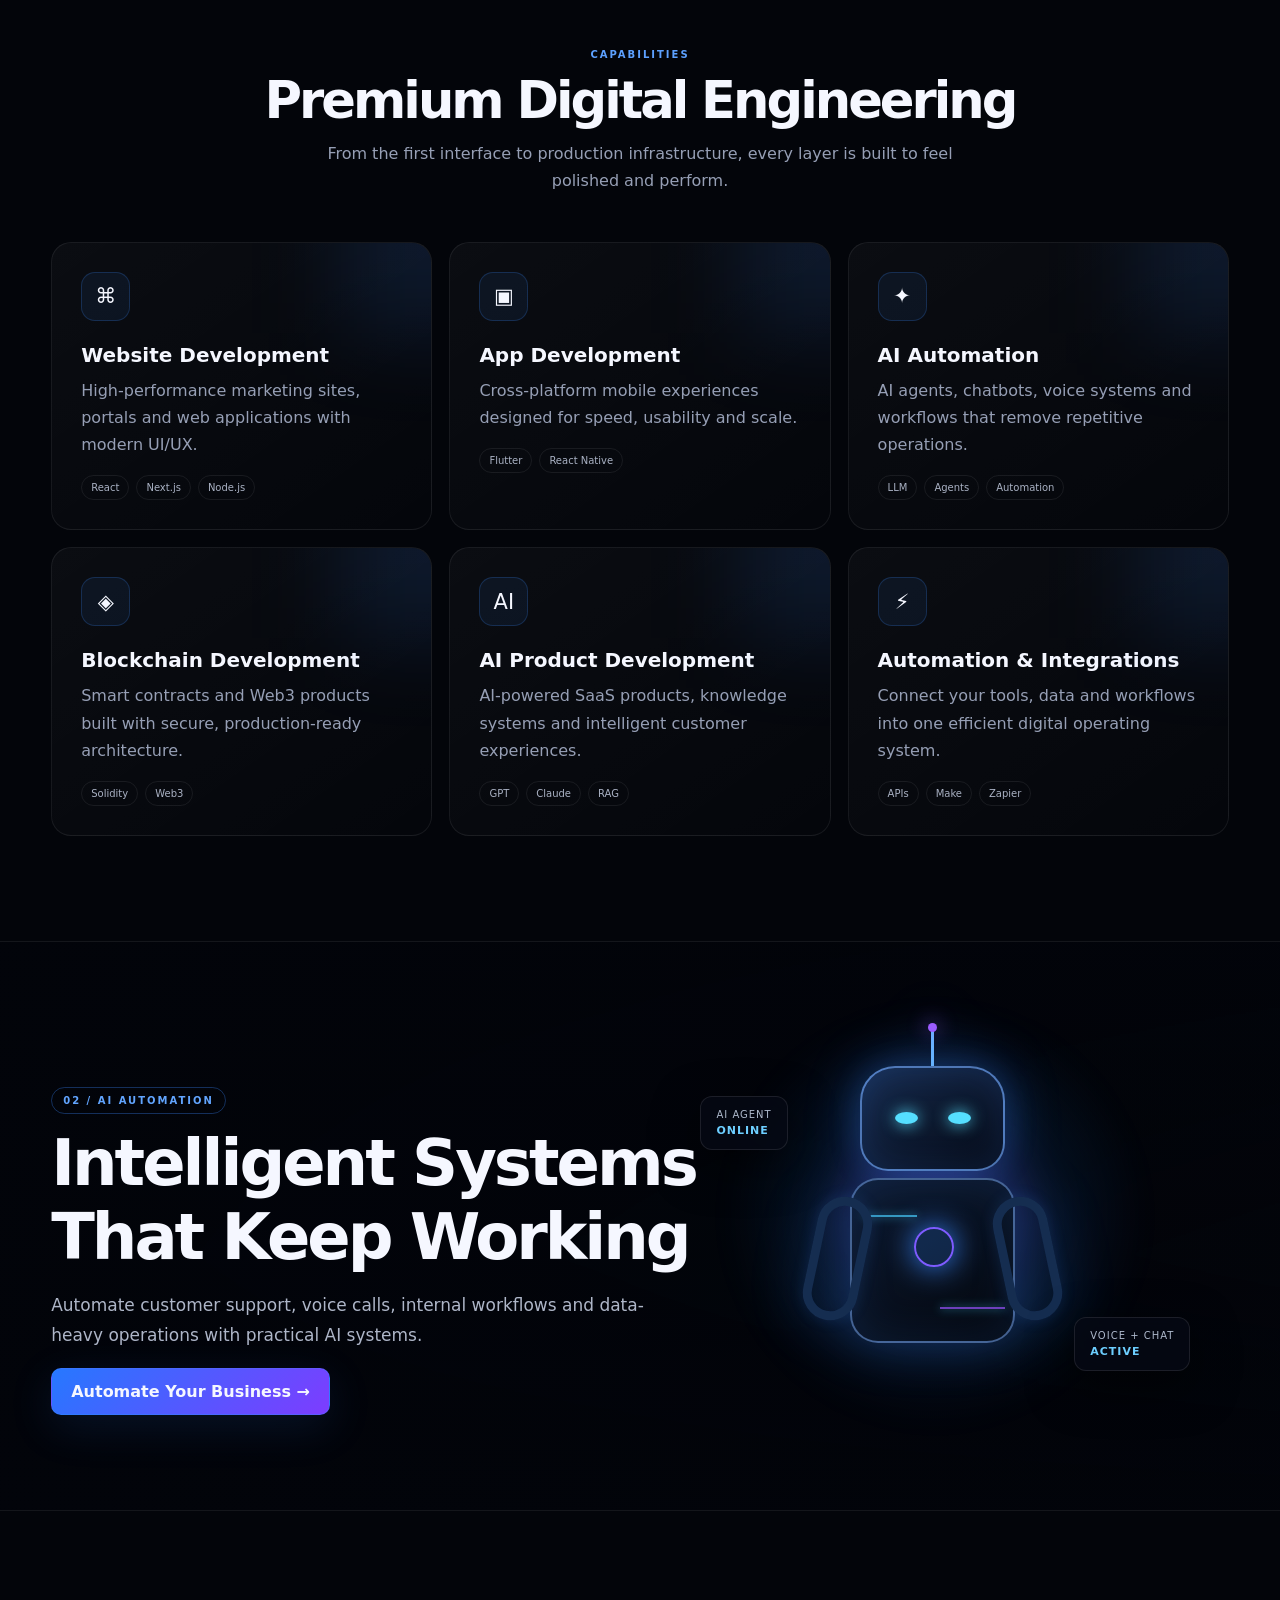
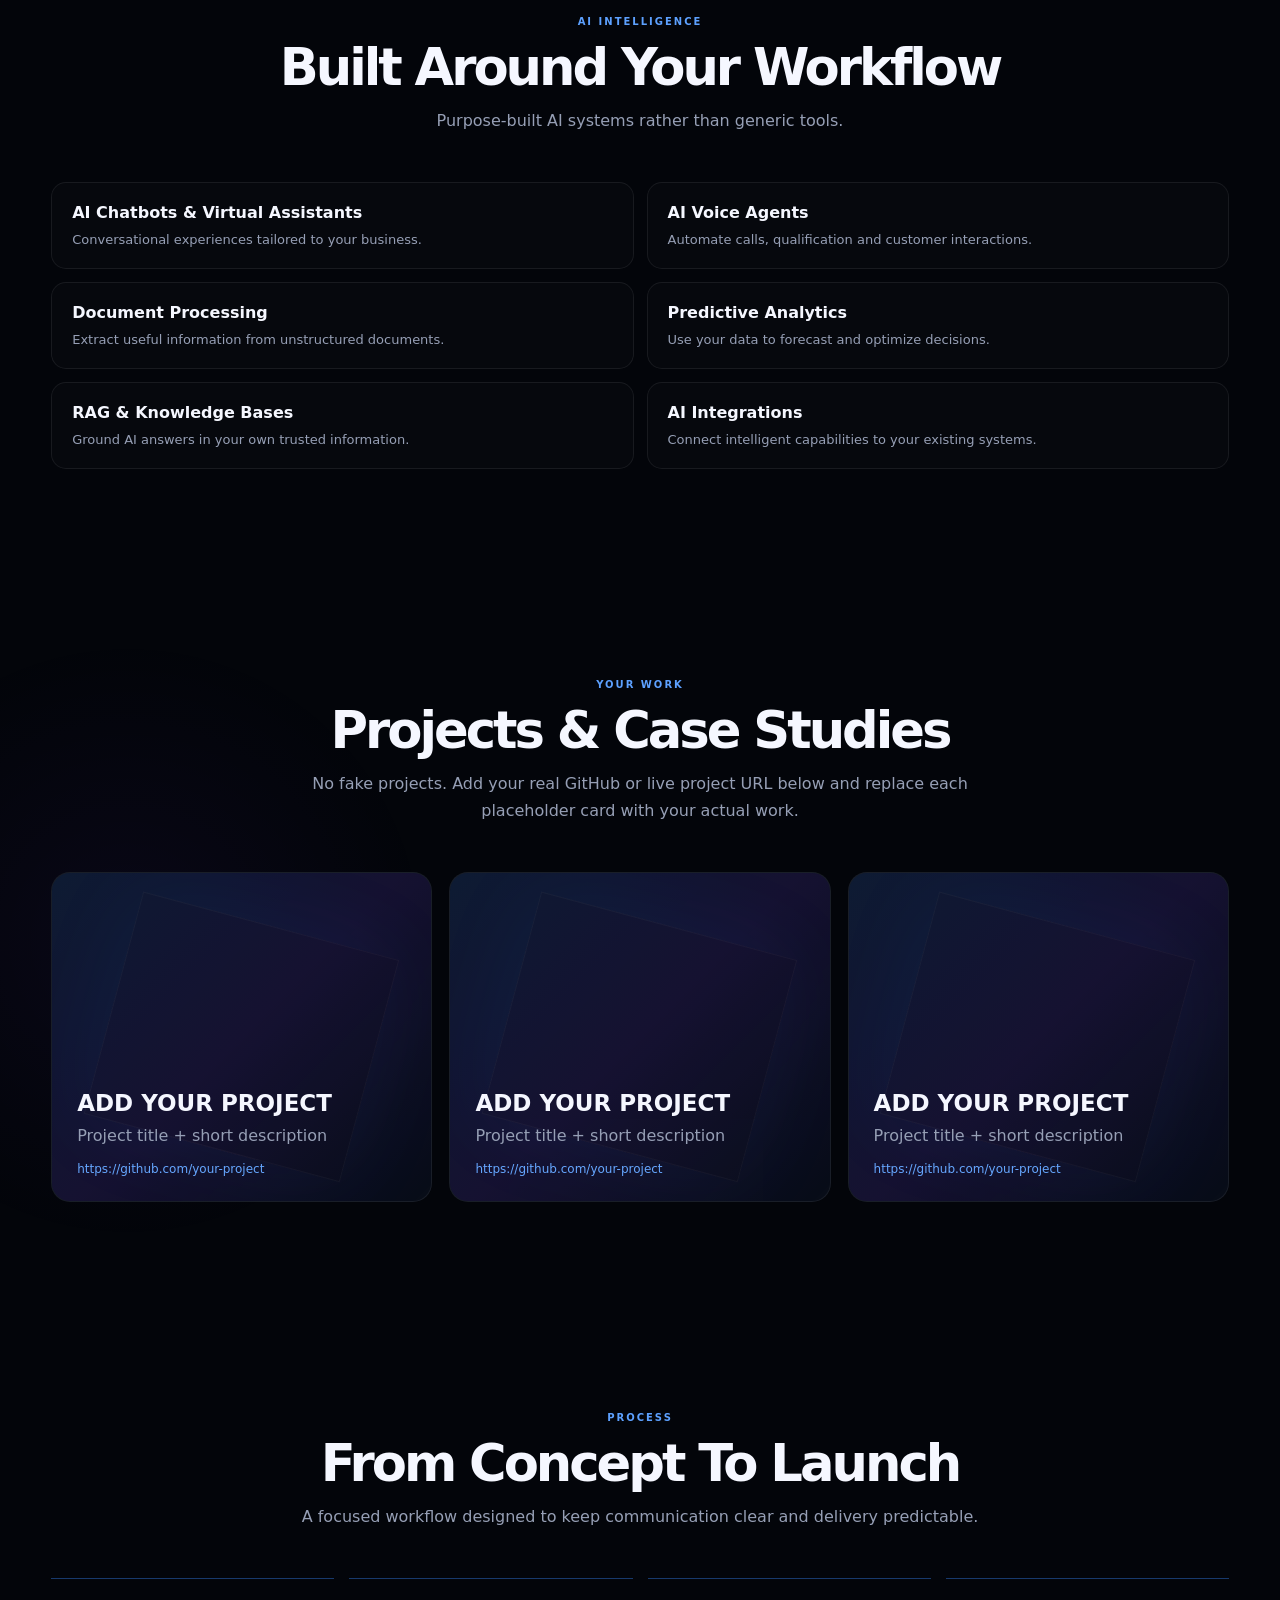
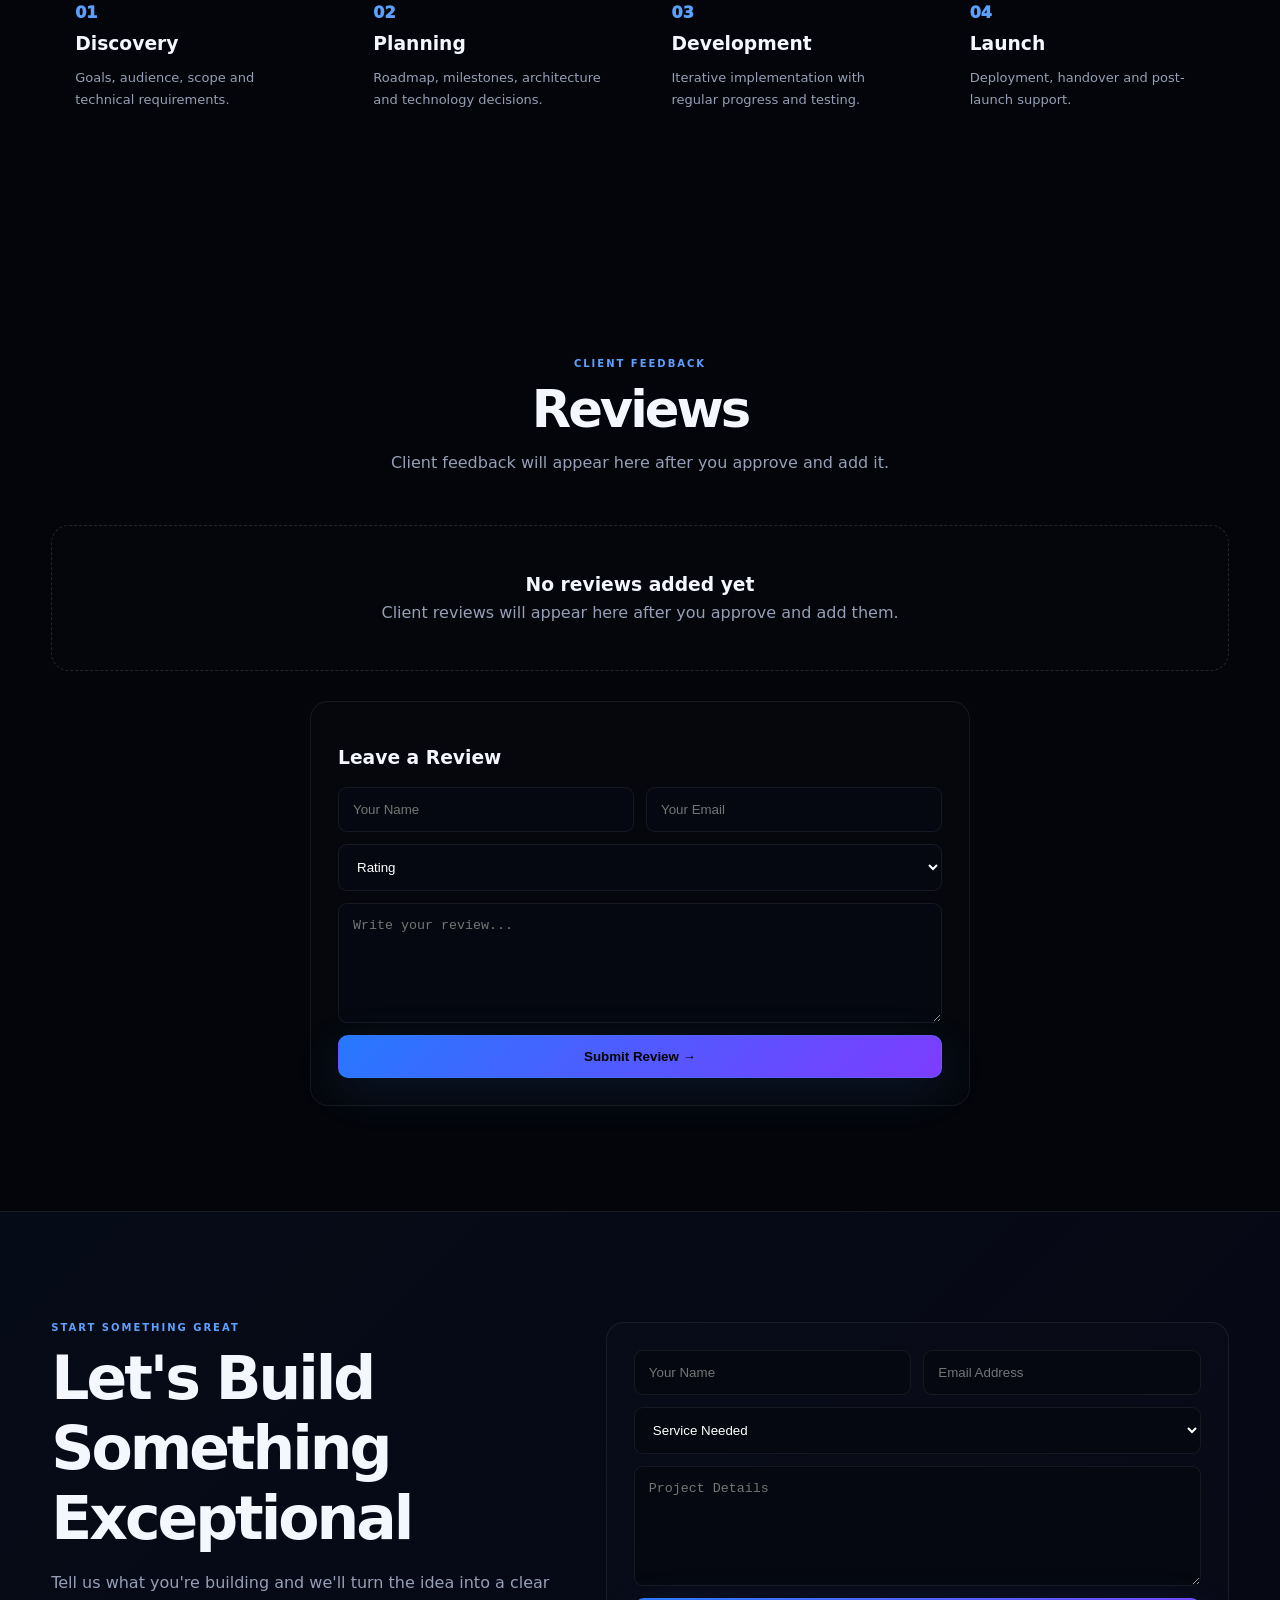
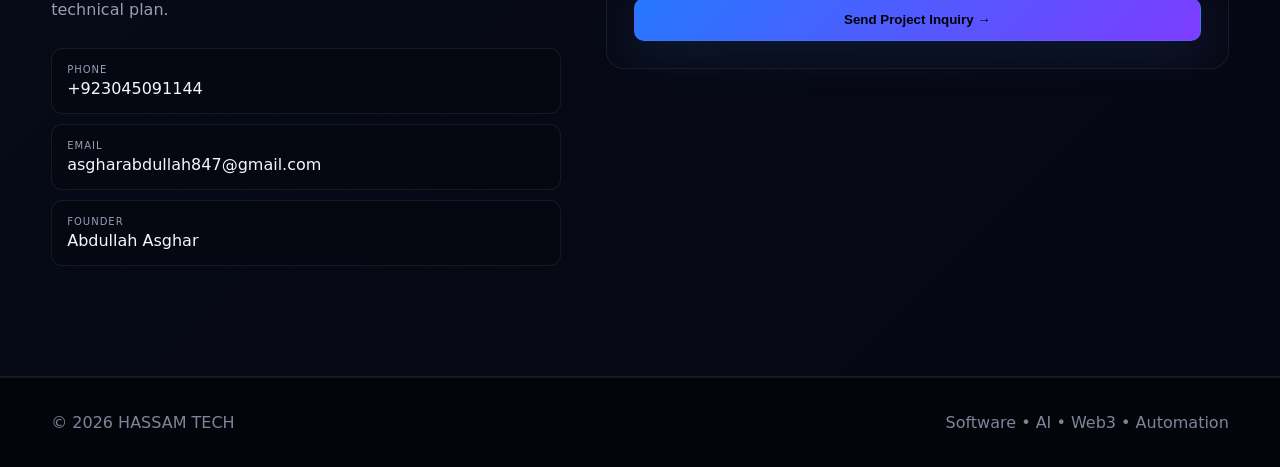
==== commit 7ac44088: "Add files via upload" ====
--- a/index.html
+++ b/index.html
@@ -319,6 +319,169 @@
   .reviews-track{gap:16px;animation-duration:34s}
 }
 
+
+/* ============================================================
+   HASSAM TECH — MOBILE PIXEL PERFECT RESPONSIVE OVERRIDES
+   Keeps the desktop composition intact while preventing
+   decorative video/code/robot layers from colliding with text.
+   ============================================================ */
+@media (max-width: 850px){
+  html,body{width:100%;overflow-x:hidden}
+  .wrap{width:min(100% - 32px,1180px)}
+
+  /* Header */
+  nav{height:68px}
+  .nav{height:68px}
+  .brandLogo{height:44px!important;min-width:0!important;gap:8px!important}
+  .brandLogo>img{width:40px!important;height:40px!important;flex-basis:40px!important}
+  .navBrandText{gap:3px!important}
+  .navBrandText strong{font-size:11px!important;letter-spacing:1.35px!important}
+  .navBrandText small{font-size:6px!important;letter-spacing:1.8px!important}
+
+  /* Hero: clean single-column mobile composition */
+  .hero{
+    min-height:auto!important;
+    padding:105px 0 70px!important;
+    display:flex!important;
+    flex-direction:column!important;
+    gap:24px!important;
+    align-items:stretch!important;
+  }
+  .hero>.reveal:first-child{order:2}
+  .heroVisual{
+    order:1!important;
+    width:100%!important;
+    height:270px!important;
+    margin:0!important;
+    overflow:hidden!important;
+  }
+  .heroVisual .orb{width:250px;height:250px}
+  .heroVisual .halo{width:285px;height:115px}
+  .heroVisual .scan{inset:15%}
+  .heroVisual .core{width:125px;height:125px}
+  .hero h1{font-size:clamp(42px,13vw,58px)!important;line-height:.96!important;letter-spacing:-2.8px!important;margin:17px 0 20px!important}
+  .hero p{font-size:16px!important;line-height:1.65!important}
+  .micro{gap:20px;margin-top:30px}
+
+  /* Both cinematic sections become intentionally stacked on phones */
+  .videoSection{
+    min-height:760px!important;
+    display:block!important;
+    position:relative!important;
+    overflow:hidden!important;
+  }
+  .bgvideo{
+    position:absolute!important;
+    inset:0!important;
+    width:100%!important;
+    height:100%!important;
+    object-fit:cover!important;
+    object-position:center!important;
+    opacity:.26!important;
+  }
+  .videoOverlay{
+    z-index:2!important;
+    background:linear-gradient(180deg,rgba(2,4,10,.88) 0%,rgba(2,4,10,.60) 35%,rgba(2,4,10,.94) 100%)!important;
+  }
+  .videoContent{
+    position:relative!important;
+    z-index:5!important;
+    width:100%!important;
+    padding:350px 0 80px!important;
+  }
+  .videoContent h2{
+    font-size:clamp(35px,10.5vw,48px)!important;
+    line-height:1.02!important;
+    letter-spacing:-2px!important;
+    max-width:100%!important;
+    margin:14px 0 18px!important;
+  }
+  .videoContent p{font-size:15px!important;line-height:1.65!important;max-width:100%!important}
+  .videoContent .btn{width:100%;margin-top:5px}
+
+  /* Coding panel: decorative code stays above the fold but never behind copy */
+  .codeRain{
+    z-index:3!important;
+    left:5%!important;
+    right:5%!important;
+    top:82px!important;
+    width:auto!important;
+    height:220px!important;
+    padding:18px 16px!important;
+    font-size:9px!important;
+    line-height:1.75!important;
+    opacity:.92!important;
+    border-radius:15px!important;
+    overflow:hidden!important;
+  }
+  .codeBrandMark{
+    z-index:4!important;
+    left:8%!important;
+    top:20px!important;
+    gap:8px!important;
+  }
+  .codeBrandMark img{width:42px!important;height:42px!important;flex-basis:42px!important}
+  .codeBrandMark span strong{font-size:10px!important;letter-spacing:1.4px!important}
+  .codeBrandMark span small{font-size:6px!important;letter-spacing:1.7px!important}
+
+  /* AI panel: robot is a visual feature, not a competing content layer */
+  #ai{min-height:790px!important}
+  #ai .robotScene{
+    z-index:3!important;
+    left:50%!important;
+    right:auto!important;
+    top:45px!important;
+    width:420px!important;
+    height:300px!important;
+    transform:translateX(-50%) scale(.48)!important;
+    transform-origin:top center!important;
+    opacity:.92!important;
+  }
+  #ai .videoContent{padding-top:375px!important}
+
+  /* Cards and sections */
+  .section{padding:78px 0!important}
+  .grid{grid-template-columns:1fr!important;gap:14px!important}
+  .card{min-height:0!important;padding:24px!important}
+  .aiGrid{grid-template-columns:1fr!important}
+  .process{grid-template-columns:1fr!important}
+  .contactGrid{grid-template-columns:1fr!important;gap:28px!important}
+
+  /* Reviews remain swipe-friendly instead of overflowing the viewport */
+  .reviews-viewport{mask-image:none;-webkit-mask-image:none}
+  .reviews-track{gap:14px!important}
+  .review-card{width:270px!important;min-width:270px!important;height:360px!important}
+}
+
+@media (max-width:560px){
+  .wrap{width:calc(100% - 28px)!important}
+  .hero{padding-top:96px!important}
+  .heroVisual{height:245px!important}
+  .hero h1{font-size:43px!important}
+  .actions{display:grid!important;grid-template-columns:1fr!important}
+  .actions .btn{width:100%!important}
+  .micro{justify-content:space-between;gap:10px}
+  .micro b{font-size:18px!important}
+  .micro small{font-size:11px!important}
+
+  .videoSection{min-height:720px!important}
+  .videoContent{padding:320px 0 65px!important}
+  .codeRain{top:78px!important;height:205px!important;font-size:8px!important;line-height:1.65!important}
+  .codeBrandMark{top:17px!important;left:7%!important}
+  .codeBrandMark img{width:38px!important;height:38px!important;flex-basis:38px!important}
+  #ai{min-height:740px!important}
+  #ai .robotScene{top:35px!important;transform:translateX(-50%) scale(.43)!important}
+  #ai .videoContent{padding-top:335px!important}
+  .videoContent h2{font-size:38px!important}
+  .videoContent p{font-size:14px!important}
+  .wa{width:54px!important;height:54px!important;right:15px!important;bottom:15px!important}
+}
+
+@media (prefers-reduced-motion:reduce){
+  .codeRain,.robot,.orb,.halo,.core,.wa,.reviews-track{animation:none!important}
+  .reveal{transition:none!important}
+}
+
 </style>
 </head>
 <body>
@@ -362,7 +525,7 @@
 <div class="step reveal"><div class="num">01</div><h3>Discovery</h3><p>Goals, audience, scope and technical requirements.</p></div><div class="step reveal"><div class="num">02</div><h3>Planning</h3><p>Roadmap, milestones, architecture and technology decisions.</p></div><div class="step reveal"><div class="num">03</div><h3>Development</h3><p>Iterative implementation with regular progress and testing.</p></div><div class="step reveal"><div class="num">04</div><h3>Launch</h3><p>Deployment, handover and post-launch support.</p></div>
 </div></div></section>
 
-<section class="section" id="reviews"><div class="wrap"><div class="head reveal"><div class="kicker">Client Feedback</div><h2>Reviews</h2><p>Only genuine client feedback belongs here. Nothing has been fabricated.</p></div><div class="reviewsEmpty reveal"><h3>No reviews added yet</h3><p>Client reviews will appear here after you approve and add them.</p></div><div class="formbox reveal"><h3>Leave a Review</h3><form action="https://formsubmit.co/asgharabdullah847@gmail.com" method="POST"><input type="hidden" name="_subject" value="New HASSAM TECH Client Review"><input type="hidden" name="_captcha" value="false"><input type="hidden" name="_template" value="table"><div class="fields"><input class="input" name="name" placeholder="Your Name" required><input class="input" name="email" type="email" placeholder="Your Email" required><select class="input full" name="rating" required><option value="">Rating</option><option>5/5</option><option>4/5</option><option>3/5</option><option>2/5</option><option>1/5</option></select><textarea class="full" name="review" placeholder="Write your review..." required></textarea><button class="btn primary full" type="submit">Submit Review →</button></div></form></div></div></section>
+<section class="section" id="reviews"><div class="wrap"><div class="head reveal"><div class="kicker">Client Feedback</div><h2>Reviews</h2><p>Client feedback will appear here after you approve and add it.</p></div><div class="reviewsEmpty reveal"><h3>No reviews added yet</h3><p>Client reviews will appear here after you approve and add them.</p></div><div class="formbox reveal"><h3>Leave a Review</h3><form action="https://formsubmit.co/asgharabdullah847@gmail.com" method="POST"><input type="hidden" name="_subject" value="New HASSAM TECH Client Review"><input type="hidden" name="_captcha" value="false"><input type="hidden" name="_template" value="table"><div class="fields"><input class="input" name="name" placeholder="Your Name" required><input class="input" name="email" type="email" placeholder="Your Email" required><select class="input full" name="rating" required><option value="">Rating</option><option>5/5</option><option>4/5</option><option>3/5</option><option>2/5</option><option>1/5</option></select><textarea class="full" name="review" placeholder="Write your review..." required></textarea><button class="btn primary full" type="submit">Submit Review →</button></div></form></div></div></section>
 
 <section class="contact" id="contact"><div class="wrap contactGrid"><div class="reveal"><div class="kicker">Start Something Great</div><h2>Let's Build Something Exceptional</h2><p>Tell us what you're building and we'll turn the idea into a clear technical plan.</p><div class="details"><div class="detail"><span>Phone</span>+923045091144</div><div class="detail"><span>Email</span>asgharabdullah847@gmail.com</div><div class="detail"><span>Founder</span>Abdullah Asghar</div></div></div><div class="formbox reveal" style="margin:0"><form action="https://formsubmit.co/asgharabdullah847@gmail.com" method="POST"><input type="hidden" name="_subject" value="New HASSAM TECH Project Inquiry"><input type="hidden" name="_captcha" value="false"><input type="hidden" name="_template" value="table"><div class="fields"><input class="input" name="name" placeholder="Your Name" required><input class="input" name="email" type="email" placeholder="Email Address" required><select class="input full" name="service" required><option value="">Service Needed</option><option>Website Development</option><option>App Development</option><option>AI Automation</option><option>Blockchain Development</option><option>AI Product Development</option><option>Automation & Integrations</option></select><textarea class="full" name="details" placeholder="Project Details" required></textarea><button class="btn primary full" type="submit">Send Project Inquiry →</button></div></form></div></div></section>
 <footer><div class="wrap foot"><span>© 2026 HASSAM TECH</span><span>Software • AI • Web3 • Automation</span></div></footer>
@@ -370,7 +533,7 @@
 <script>
 const io=new IntersectionObserver(es=>es.forEach(e=>e.isIntersecting&&e.target.classList.add('show')),{threshold:.1});
 document.querySelectorAll('.reveal').forEach(x=>io.observe(x));
-themeBtn.addEventListener('click',()=>{document.body.classList.toggle('light');const light=document.body.classList.contains('light');localStorage.setItem('hassam-theme',light?'light':'dark');themeBtn.textContent=light?'☾':'☼'});
+const themeBtn=document.querySelector('.theme'); if(themeBtn){themeBtn.addEventListener('click',()=>{document.body.classList.toggle('light');const light=document.body.classList.contains('light');localStorage.setItem('hassam-theme',light?'light':'dark');themeBtn.textContent=light?'☾':'☼'});}
 </script>
 
 <script>
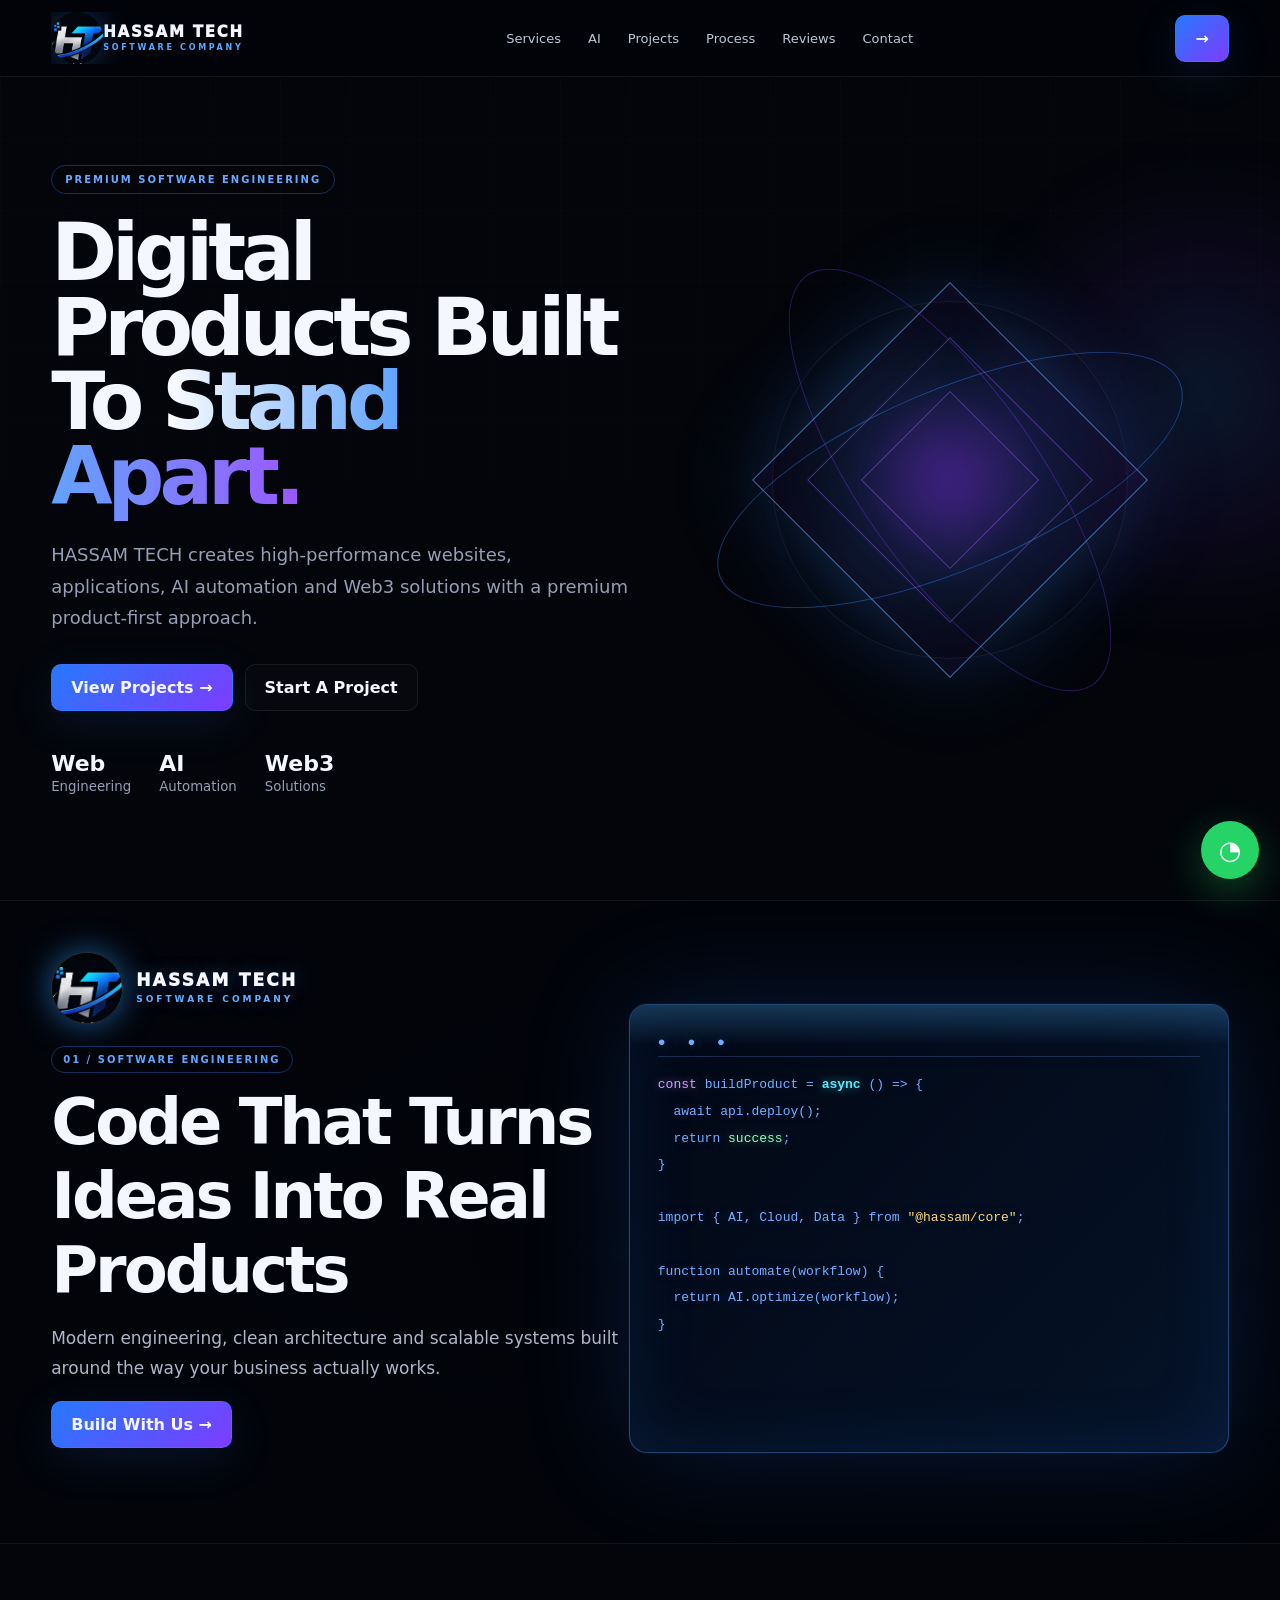
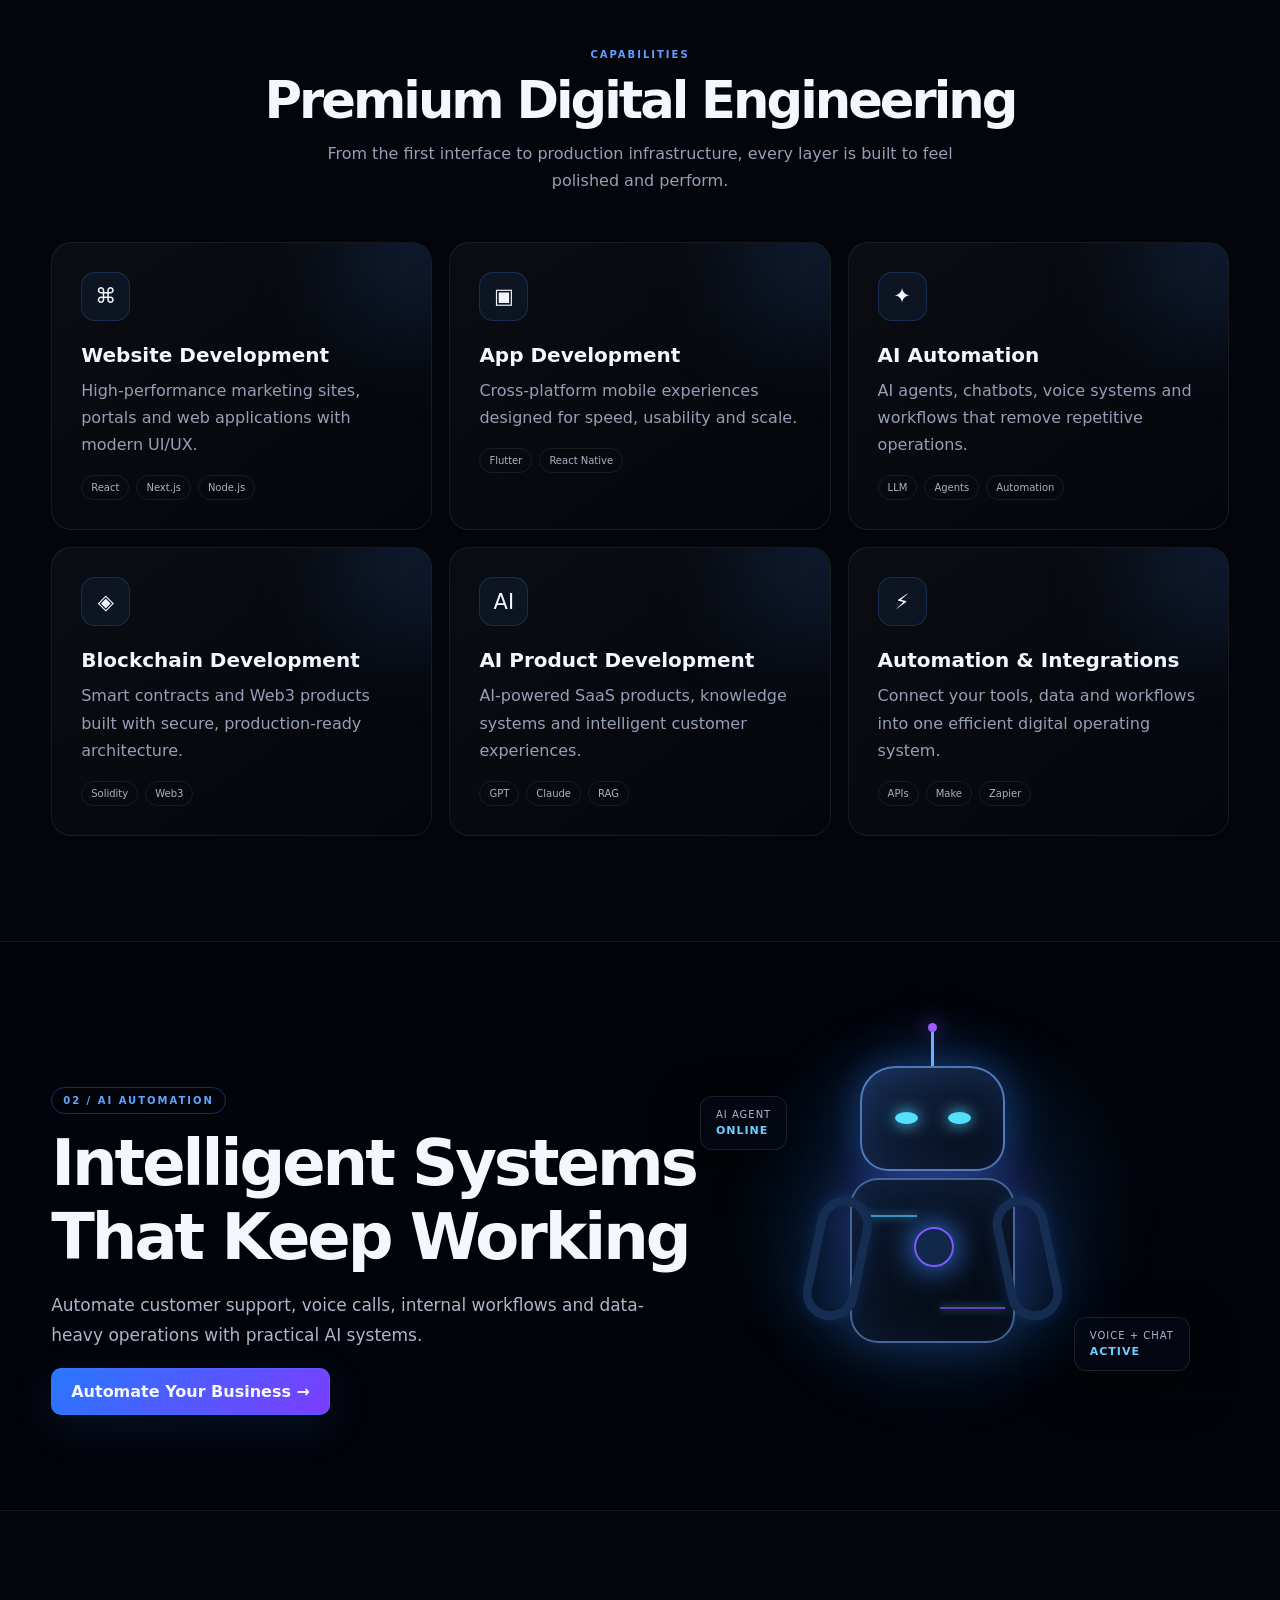
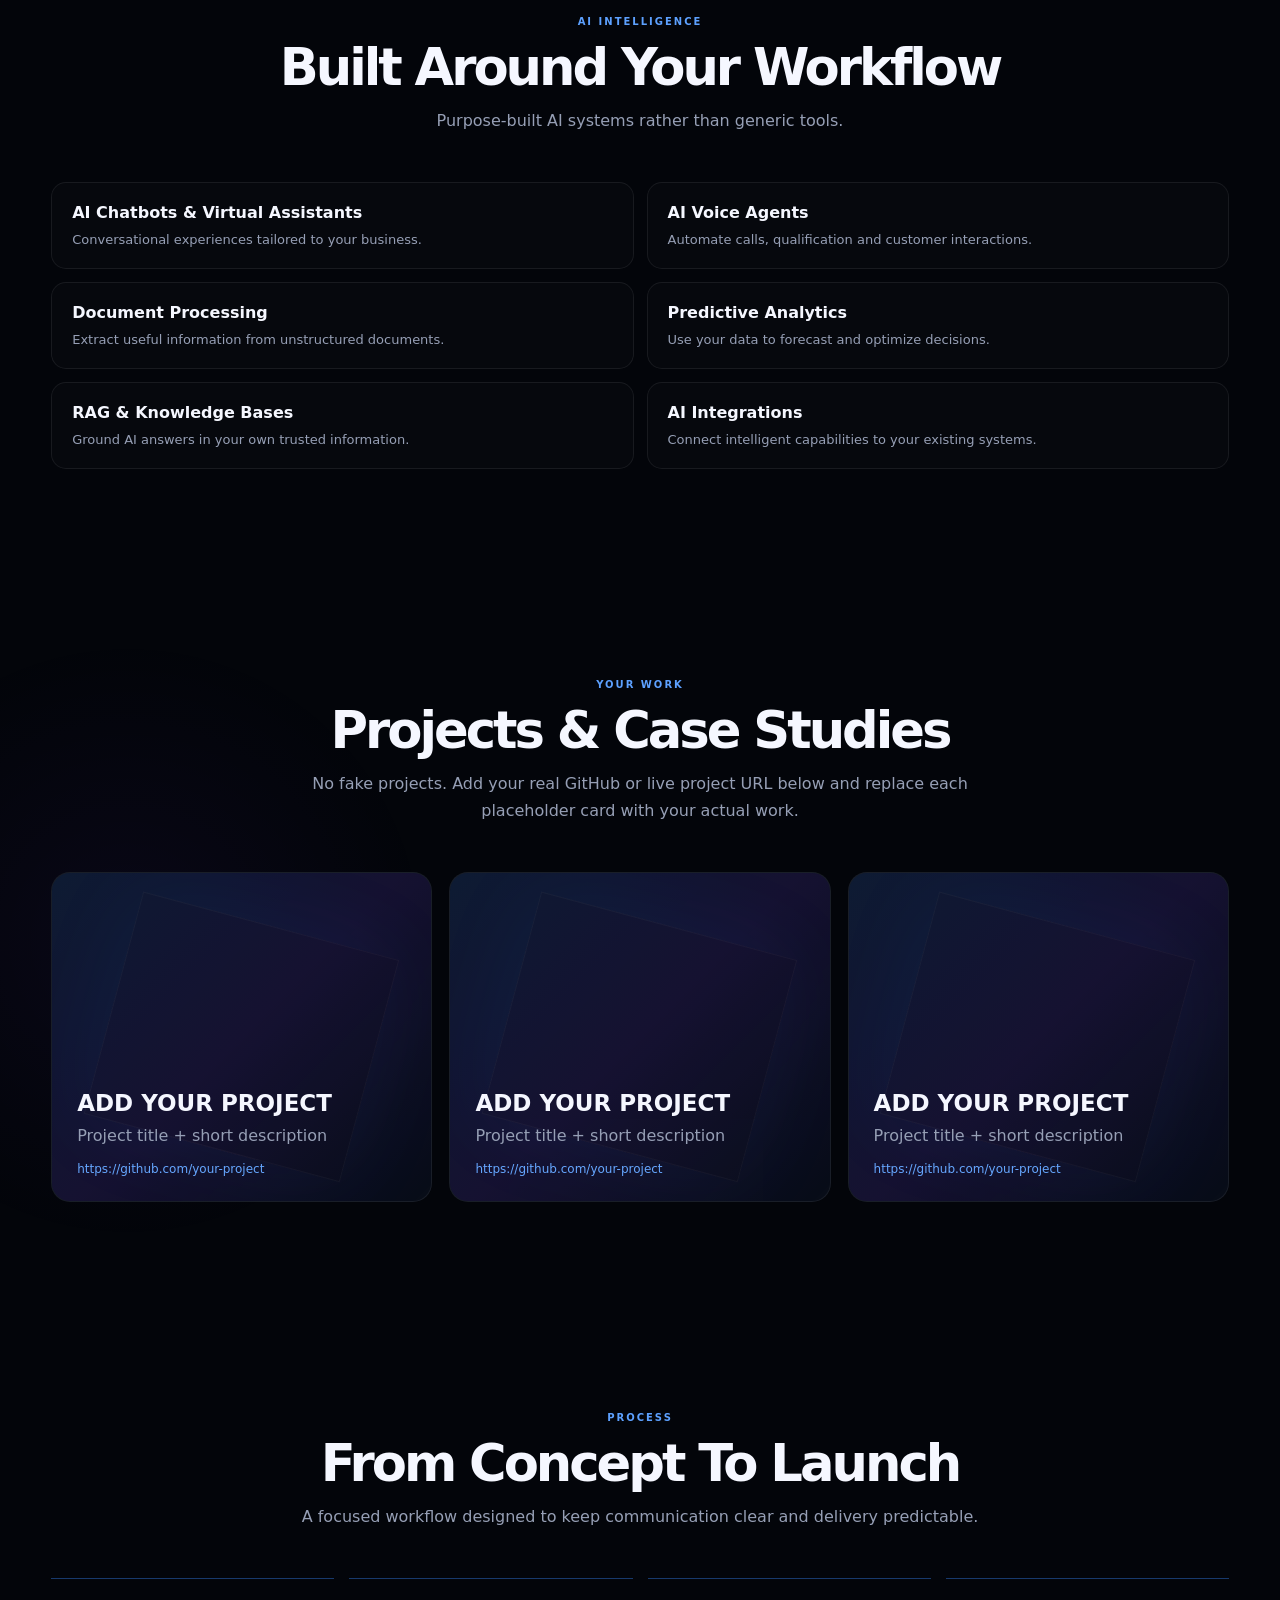
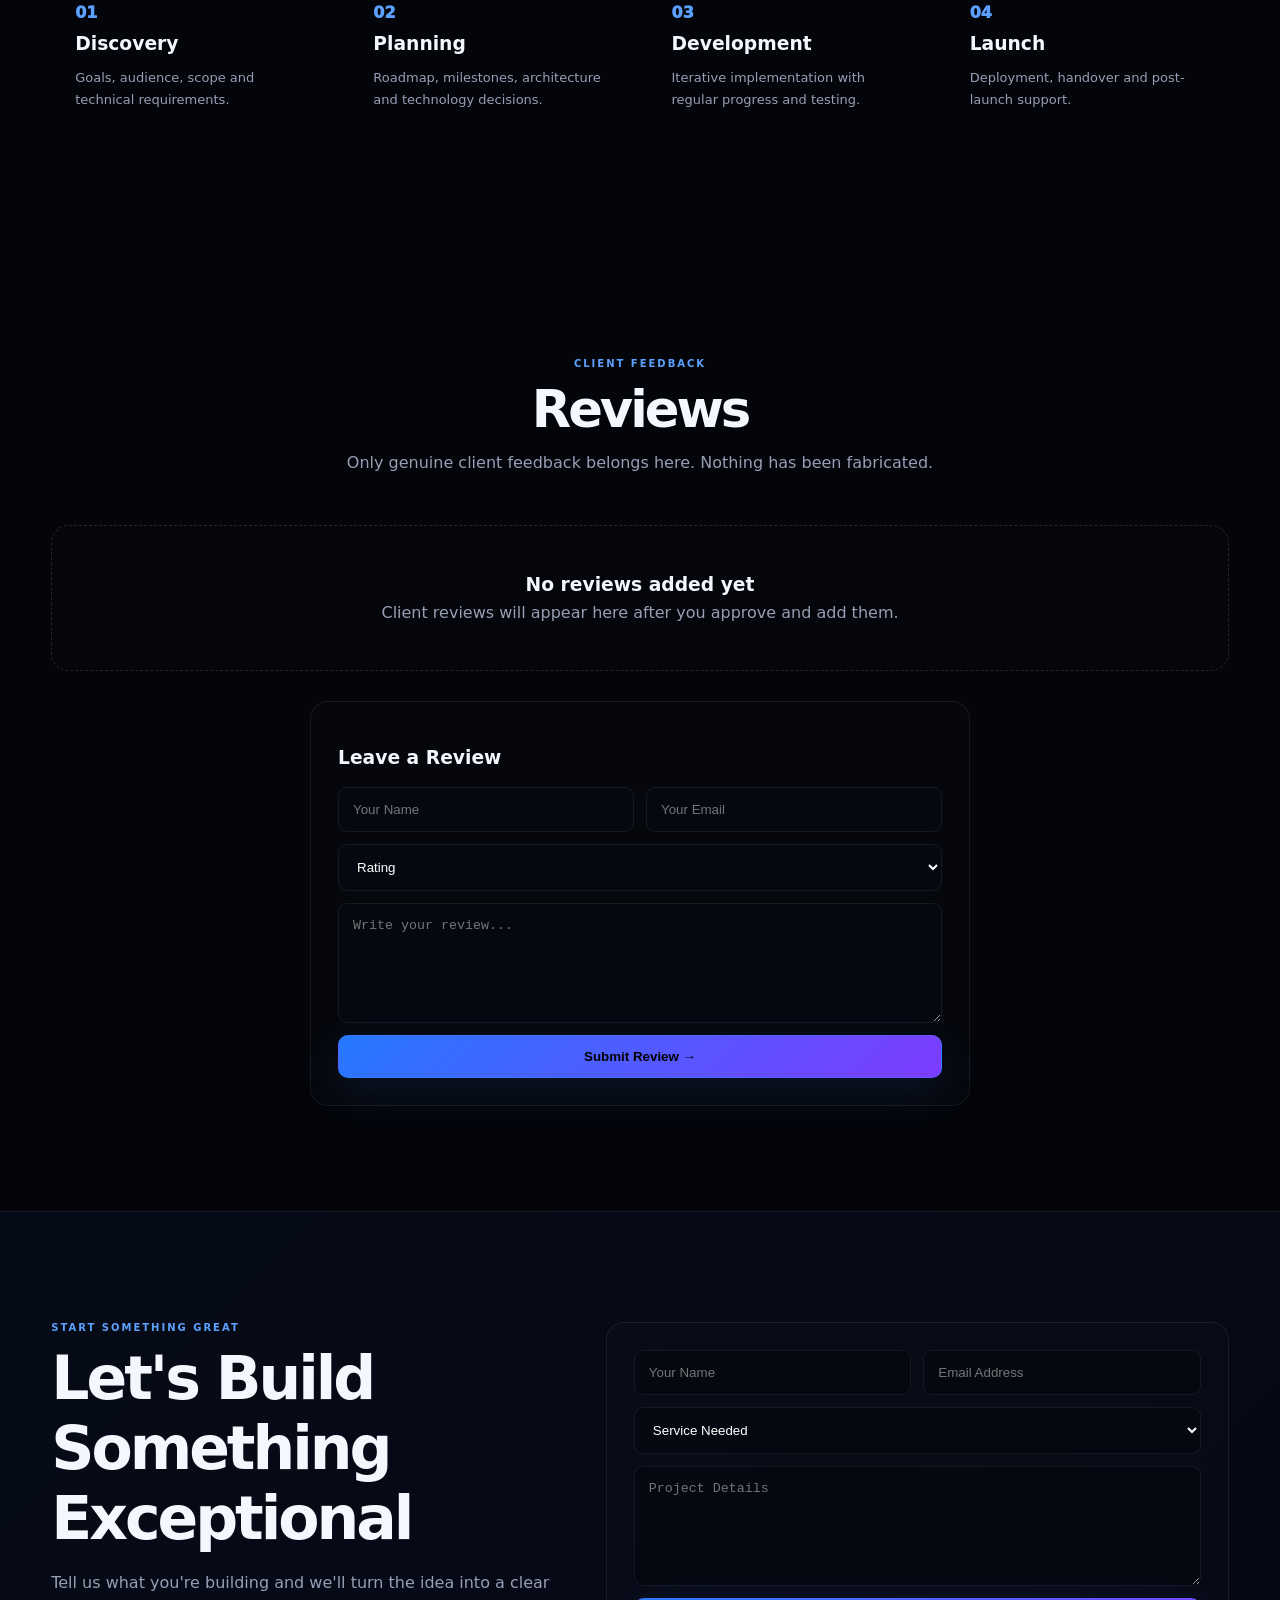
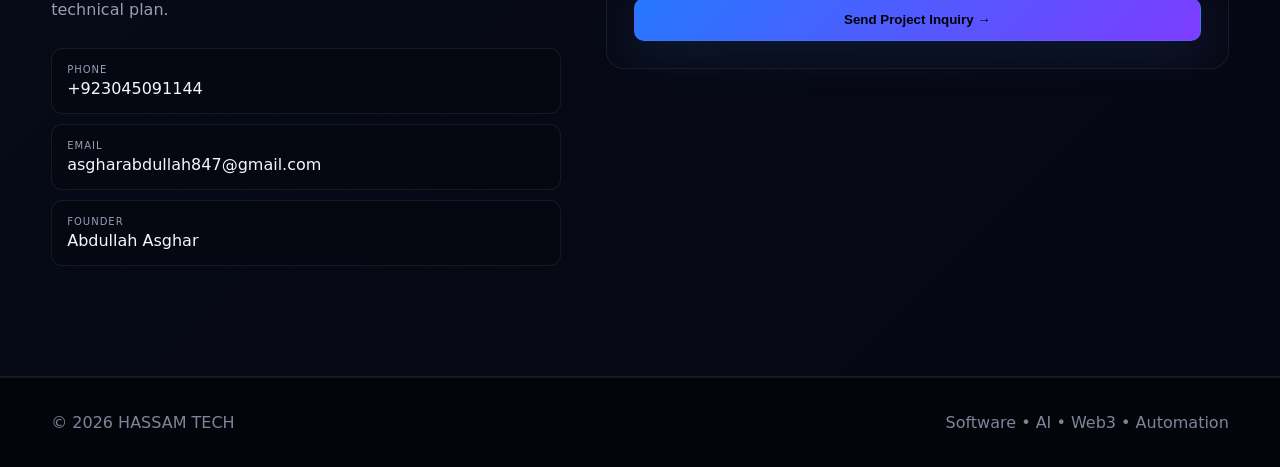
==== commit caf8fddb: "Add files via upload" ====
--- a/index.html
+++ b/index.html
@@ -320,167 +320,18 @@
 }
 
 
-/* ============================================================
-   HASSAM TECH — MOBILE PIXEL PERFECT RESPONSIVE OVERRIDES
-   Keeps the desktop composition intact while preventing
-   decorative video/code/robot layers from colliding with text.
-   ============================================================ */
-@media (max-width: 850px){
-  html,body{width:100%;overflow-x:hidden}
-  .wrap{width:min(100% - 32px,1180px)}
-
-  /* Header */
-  nav{height:68px}
-  .nav{height:68px}
-  .brandLogo{height:44px!important;min-width:0!important;gap:8px!important}
-  .brandLogo>img{width:40px!important;height:40px!important;flex-basis:40px!important}
-  .navBrandText{gap:3px!important}
-  .navBrandText strong{font-size:11px!important;letter-spacing:1.35px!important}
-  .navBrandText small{font-size:6px!important;letter-spacing:1.8px!important}
-
-  /* Hero: clean single-column mobile composition */
-  .hero{
-    min-height:auto!important;
-    padding:105px 0 70px!important;
-    display:flex!important;
-    flex-direction:column!important;
-    gap:24px!important;
-    align-items:stretch!important;
-  }
-  .hero>.reveal:first-child{order:2}
-  .heroVisual{
-    order:1!important;
-    width:100%!important;
-    height:270px!important;
-    margin:0!important;
-    overflow:hidden!important;
-  }
-  .heroVisual .orb{width:250px;height:250px}
-  .heroVisual .halo{width:285px;height:115px}
-  .heroVisual .scan{inset:15%}
-  .heroVisual .core{width:125px;height:125px}
-  .hero h1{font-size:clamp(42px,13vw,58px)!important;line-height:.96!important;letter-spacing:-2.8px!important;margin:17px 0 20px!important}
-  .hero p{font-size:16px!important;line-height:1.65!important}
-  .micro{gap:20px;margin-top:30px}
-
-  /* Both cinematic sections become intentionally stacked on phones */
-  .videoSection{
-    min-height:760px!important;
-    display:block!important;
-    position:relative!important;
-    overflow:hidden!important;
-  }
-  .bgvideo{
-    position:absolute!important;
-    inset:0!important;
-    width:100%!important;
-    height:100%!important;
-    object-fit:cover!important;
-    object-position:center!important;
-    opacity:.26!important;
-  }
-  .videoOverlay{
-    z-index:2!important;
-    background:linear-gradient(180deg,rgba(2,4,10,.88) 0%,rgba(2,4,10,.60) 35%,rgba(2,4,10,.94) 100%)!important;
-  }
-  .videoContent{
-    position:relative!important;
-    z-index:5!important;
-    width:100%!important;
-    padding:350px 0 80px!important;
-  }
-  .videoContent h2{
-    font-size:clamp(35px,10.5vw,48px)!important;
-    line-height:1.02!important;
-    letter-spacing:-2px!important;
-    max-width:100%!important;
-    margin:14px 0 18px!important;
-  }
-  .videoContent p{font-size:15px!important;line-height:1.65!important;max-width:100%!important}
-  .videoContent .btn{width:100%;margin-top:5px}
-
-  /* Coding panel: decorative code stays above the fold but never behind copy */
-  .codeRain{
-    z-index:3!important;
-    left:5%!important;
-    right:5%!important;
-    top:82px!important;
-    width:auto!important;
-    height:220px!important;
-    padding:18px 16px!important;
-    font-size:9px!important;
-    line-height:1.75!important;
-    opacity:.92!important;
-    border-radius:15px!important;
-    overflow:hidden!important;
-  }
-  .codeBrandMark{
-    z-index:4!important;
-    left:8%!important;
-    top:20px!important;
-    gap:8px!important;
-  }
-  .codeBrandMark img{width:42px!important;height:42px!important;flex-basis:42px!important}
-  .codeBrandMark span strong{font-size:10px!important;letter-spacing:1.4px!important}
-  .codeBrandMark span small{font-size:6px!important;letter-spacing:1.7px!important}
-
-  /* AI panel: robot is a visual feature, not a competing content layer */
-  #ai{min-height:790px!important}
-  #ai .robotScene{
-    z-index:3!important;
-    left:50%!important;
-    right:auto!important;
-    top:45px!important;
-    width:420px!important;
-    height:300px!important;
-    transform:translateX(-50%) scale(.48)!important;
-    transform-origin:top center!important;
-    opacity:.92!important;
-  }
-  #ai .videoContent{padding-top:375px!important}
-
-  /* Cards and sections */
-  .section{padding:78px 0!important}
-  .grid{grid-template-columns:1fr!important;gap:14px!important}
-  .card{min-height:0!important;padding:24px!important}
-  .aiGrid{grid-template-columns:1fr!important}
-  .process{grid-template-columns:1fr!important}
-  .contactGrid{grid-template-columns:1fr!important;gap:28px!important}
-
-  /* Reviews remain swipe-friendly instead of overflowing the viewport */
-  .reviews-viewport{mask-image:none;-webkit-mask-image:none}
-  .reviews-track{gap:14px!important}
-  .review-card{width:270px!important;min-width:270px!important;height:360px!important}
-}
-
-@media (max-width:560px){
-  .wrap{width:calc(100% - 28px)!important}
-  .hero{padding-top:96px!important}
-  .heroVisual{height:245px!important}
-  .hero h1{font-size:43px!important}
-  .actions{display:grid!important;grid-template-columns:1fr!important}
-  .actions .btn{width:100%!important}
-  .micro{justify-content:space-between;gap:10px}
-  .micro b{font-size:18px!important}
-  .micro small{font-size:11px!important}
-
-  .videoSection{min-height:720px!important}
-  .videoContent{padding:320px 0 65px!important}
-  .codeRain{top:78px!important;height:205px!important;font-size:8px!important;line-height:1.65!important}
-  .codeBrandMark{top:17px!important;left:7%!important}
-  .codeBrandMark img{width:38px!important;height:38px!important;flex-basis:38px!important}
-  #ai{min-height:740px!important}
-  #ai .robotScene{top:35px!important;transform:translateX(-50%) scale(.43)!important}
-  #ai .videoContent{padding-top:335px!important}
-  .videoContent h2{font-size:38px!important}
-  .videoContent p{font-size:14px!important}
-  .wa{width:54px!important;height:54px!important;right:15px!important;bottom:15px!important}
-}
-
-@media (prefers-reduced-motion:reduce){
-  .codeRain,.robot,.orb,.halo,.core,.wa,.reviews-track{animation:none!important}
-  .reveal{transition:none!important}
-}
+
+/* MOBILE NAVIGATION FIX */
+.mobileMenuPanel{display:none;position:fixed;top:86px;right:4%;width:min(310px,92vw);padding:12px;border:1px solid #ffffff18;border-radius:18px;background:rgba(3,7,16,.97);backdrop-filter:blur(24px);box-shadow:0 25px 80px #000b;z-index:100;transform:translateY(-10px) scale(.98);opacity:0;pointer-events:none;transition:opacity .25s ease,transform .25s ease}
+.mobileMenuPanel.open{opacity:1;transform:none;pointer-events:auto}
+.mobileMenuPanel a{display:flex;align-items:center;justify-content:space-between;padding:15px 16px;border-radius:12px;color:#dfe6f5;font-size:14px;font-weight:800;letter-spacing:.2px;transition:.25s;background:transparent}
+.mobileMenuPanel a:hover,.mobileMenuPanel a:active{background:#3988ff12;color:#fff;transform:translateX(3px)}
+.mobileMenuPanel a::after{content:'→';color:#5da1ff;font-size:15px}
+.menu{position:relative;z-index:101;width:42px;height:42px;padding:0;display:none;align-items:center;justify-content:center;font-size:25px;line-height:1;cursor:pointer}
+.menu.active{border-color:#3988ff66;background:#3988ff12;color:#6aa9ff}
+@media(max-width:850px){.mobileMenuPanel{display:block}.menu{display:flex}.mobileMenuPanel.open~*{ } }
+@media(min-width:851px){.mobileMenuPanel{display:none!important}}
+@media(max-width:560px){.mobileMenuPanel{top:82px;right:4%;width:92vw}.mobileMenuPanel a{padding:16px}.menu{width:40px;height:40px}}
 
 </style>
 </head>
@@ -488,7 +339,16 @@
 <nav><div class="wrap nav"><a class="brandLogo" href="#home">
 <img src="assets/hassam-tech-icon.png" alt="Hassam Tech">
 <span class="navBrandText"><strong>HASSAM TECH</strong><small>SOFTWARE COMPANY</small></span>
-</a><div class="links"><a href="#services">Services</a><a href="#ai">AI</a><a href="#projects">Projects</a><a href="#process">Process</a><a href="#reviews">Reviews</a><a href="#contact">Contact</a></div><a class="navbtn" href="#contact"> →</a><button class="menu">☰</button></div></nav>
+</a><div class="links"><a href="#services">Services</a><a href="#ai">AI</a><a href="#projects">Projects</a><a href="#process">Process</a><a href="#reviews">Reviews</a><a href="#contact">Contact</a></div><a class="navbtn" href="#contact"> →</a><button class="menu" id="mobileMenuBtn" type="button" aria-label="Open navigation" aria-expanded="false">⋮</button></div></nav>
+<div class="mobileMenuPanel" id="mobileMenuPanel" aria-hidden="true">
+  <a href="#home">Home</a>
+  <a href="#services">Services</a>
+  <a href="#ai">AI Automation</a>
+  <a href="#projects">Projects</a>
+  <a href="#process">Process</a>
+  <a href="#reviews">Reviews</a>
+  <a href="#contact">Contact</a>
+</div>
 
 <section class="wrap hero" id="home"><div class="reveal"><div class="eyebrow">Premium Software Engineering</div><h1>Digital Products Built To <span>Stand Apart.</span></h1><p>HASSAM TECH creates high-performance websites, applications, AI automation and Web3 solutions with a premium product-first approach.</p><div class="actions"><a class="btn primary" href="#projects">View Projects →</a><a class="btn secondary" href="#contact">Start A Project</a></div><div class="micro"><div><b>Web</b><small>Engineering</small></div><div><b>AI</b><small>Automation</small></div><div><b>Web3</b><small>Solutions</small></div></div></div><div class="heroVisual reveal"><div class="orb"></div><div class="halo"></div><div class="halo two"></div><div class="scan"></div><div class="core"></div></div></section>
 
@@ -525,7 +385,7 @@
 <div class="step reveal"><div class="num">01</div><h3>Discovery</h3><p>Goals, audience, scope and technical requirements.</p></div><div class="step reveal"><div class="num">02</div><h3>Planning</h3><p>Roadmap, milestones, architecture and technology decisions.</p></div><div class="step reveal"><div class="num">03</div><h3>Development</h3><p>Iterative implementation with regular progress and testing.</p></div><div class="step reveal"><div class="num">04</div><h3>Launch</h3><p>Deployment, handover and post-launch support.</p></div>
 </div></div></section>
 
-<section class="section" id="reviews"><div class="wrap"><div class="head reveal"><div class="kicker">Client Feedback</div><h2>Reviews</h2><p>Client feedback will appear here after you approve and add it.</p></div><div class="reviewsEmpty reveal"><h3>No reviews added yet</h3><p>Client reviews will appear here after you approve and add them.</p></div><div class="formbox reveal"><h3>Leave a Review</h3><form action="https://formsubmit.co/asgharabdullah847@gmail.com" method="POST"><input type="hidden" name="_subject" value="New HASSAM TECH Client Review"><input type="hidden" name="_captcha" value="false"><input type="hidden" name="_template" value="table"><div class="fields"><input class="input" name="name" placeholder="Your Name" required><input class="input" name="email" type="email" placeholder="Your Email" required><select class="input full" name="rating" required><option value="">Rating</option><option>5/5</option><option>4/5</option><option>3/5</option><option>2/5</option><option>1/5</option></select><textarea class="full" name="review" placeholder="Write your review..." required></textarea><button class="btn primary full" type="submit">Submit Review →</button></div></form></div></div></section>
+<section class="section" id="reviews"><div class="wrap"><div class="head reveal"><div class="kicker">Client Feedback</div><h2>Reviews</h2><p>Only genuine client feedback belongs here. Nothing has been fabricated.</p></div><div class="reviewsEmpty reveal"><h3>No reviews added yet</h3><p>Client reviews will appear here after you approve and add them.</p></div><div class="formbox reveal"><h3>Leave a Review</h3><form action="https://formsubmit.co/asgharabdullah847@gmail.com" method="POST"><input type="hidden" name="_subject" value="New HASSAM TECH Client Review"><input type="hidden" name="_captcha" value="false"><input type="hidden" name="_template" value="table"><div class="fields"><input class="input" name="name" placeholder="Your Name" required><input class="input" name="email" type="email" placeholder="Your Email" required><select class="input full" name="rating" required><option value="">Rating</option><option>5/5</option><option>4/5</option><option>3/5</option><option>2/5</option><option>1/5</option></select><textarea class="full" name="review" placeholder="Write your review..." required></textarea><button class="btn primary full" type="submit">Submit Review →</button></div></form></div></div></section>
 
 <section class="contact" id="contact"><div class="wrap contactGrid"><div class="reveal"><div class="kicker">Start Something Great</div><h2>Let's Build Something Exceptional</h2><p>Tell us what you're building and we'll turn the idea into a clear technical plan.</p><div class="details"><div class="detail"><span>Phone</span>+923045091144</div><div class="detail"><span>Email</span>asgharabdullah847@gmail.com</div><div class="detail"><span>Founder</span>Abdullah Asghar</div></div></div><div class="formbox reveal" style="margin:0"><form action="https://formsubmit.co/asgharabdullah847@gmail.com" method="POST"><input type="hidden" name="_subject" value="New HASSAM TECH Project Inquiry"><input type="hidden" name="_captcha" value="false"><input type="hidden" name="_template" value="table"><div class="fields"><input class="input" name="name" placeholder="Your Name" required><input class="input" name="email" type="email" placeholder="Email Address" required><select class="input full" name="service" required><option value="">Service Needed</option><option>Website Development</option><option>App Development</option><option>AI Automation</option><option>Blockchain Development</option><option>AI Product Development</option><option>Automation & Integrations</option></select><textarea class="full" name="details" placeholder="Project Details" required></textarea><button class="btn primary full" type="submit">Send Project Inquiry →</button></div></form></div></div></section>
 <footer><div class="wrap foot"><span>© 2026 HASSAM TECH</span><span>Software • AI • Web3 • Automation</span></div></footer>
@@ -533,7 +393,7 @@
 <script>
 const io=new IntersectionObserver(es=>es.forEach(e=>e.isIntersecting&&e.target.classList.add('show')),{threshold:.1});
 document.querySelectorAll('.reveal').forEach(x=>io.observe(x));
-const themeBtn=document.querySelector('.theme'); if(themeBtn){themeBtn.addEventListener('click',()=>{document.body.classList.toggle('light');const light=document.body.classList.contains('light');localStorage.setItem('hassam-theme',light?'light':'dark');themeBtn.textContent=light?'☾':'☼'});}
+themeBtn.addEventListener('click',()=>{document.body.classList.toggle('light');const light=document.body.classList.contains('light');localStorage.setItem('hassam-theme',light?'light':'dark');themeBtn.textContent=light?'☾':'☼'});
 </script>
 
 <script>
@@ -570,5 +430,42 @@
 })();
 </script>
 
+
+<script>
+(function(){
+  const btn=document.getElementById('mobileMenuBtn');
+  const panel=document.getElementById('mobileMenuPanel');
+  if(!btn || !panel) return;
+
+  function closeMenu(){
+    panel.classList.remove('open');
+    panel.setAttribute('aria-hidden','true');
+    btn.setAttribute('aria-expanded','false');
+    btn.setAttribute('aria-label','Open navigation');
+    btn.classList.remove('active');
+  }
+  function toggleMenu(){
+    const open=!panel.classList.contains('open');
+    if(open){
+      panel.classList.add('open');
+      panel.setAttribute('aria-hidden','false');
+      btn.setAttribute('aria-expanded','true');
+      btn.setAttribute('aria-label','Close navigation');
+      btn.classList.add('active');
+    }else closeMenu();
+  }
+  btn.addEventListener('click',function(e){e.stopPropagation();toggleMenu()});
+  panel.addEventListener('click',function(e){
+    const link=e.target.closest('a');
+    if(link) closeMenu();
+  });
+  document.addEventListener('click',function(e){
+    if(panel.classList.contains('open') && !panel.contains(e.target) && e.target!==btn) closeMenu();
+  });
+  document.addEventListener('keydown',function(e){if(e.key==='Escape') closeMenu()});
+  window.addEventListener('resize',function(){if(window.innerWidth>850) closeMenu()});
+})();
+</script>
+
 </body>
 </html>
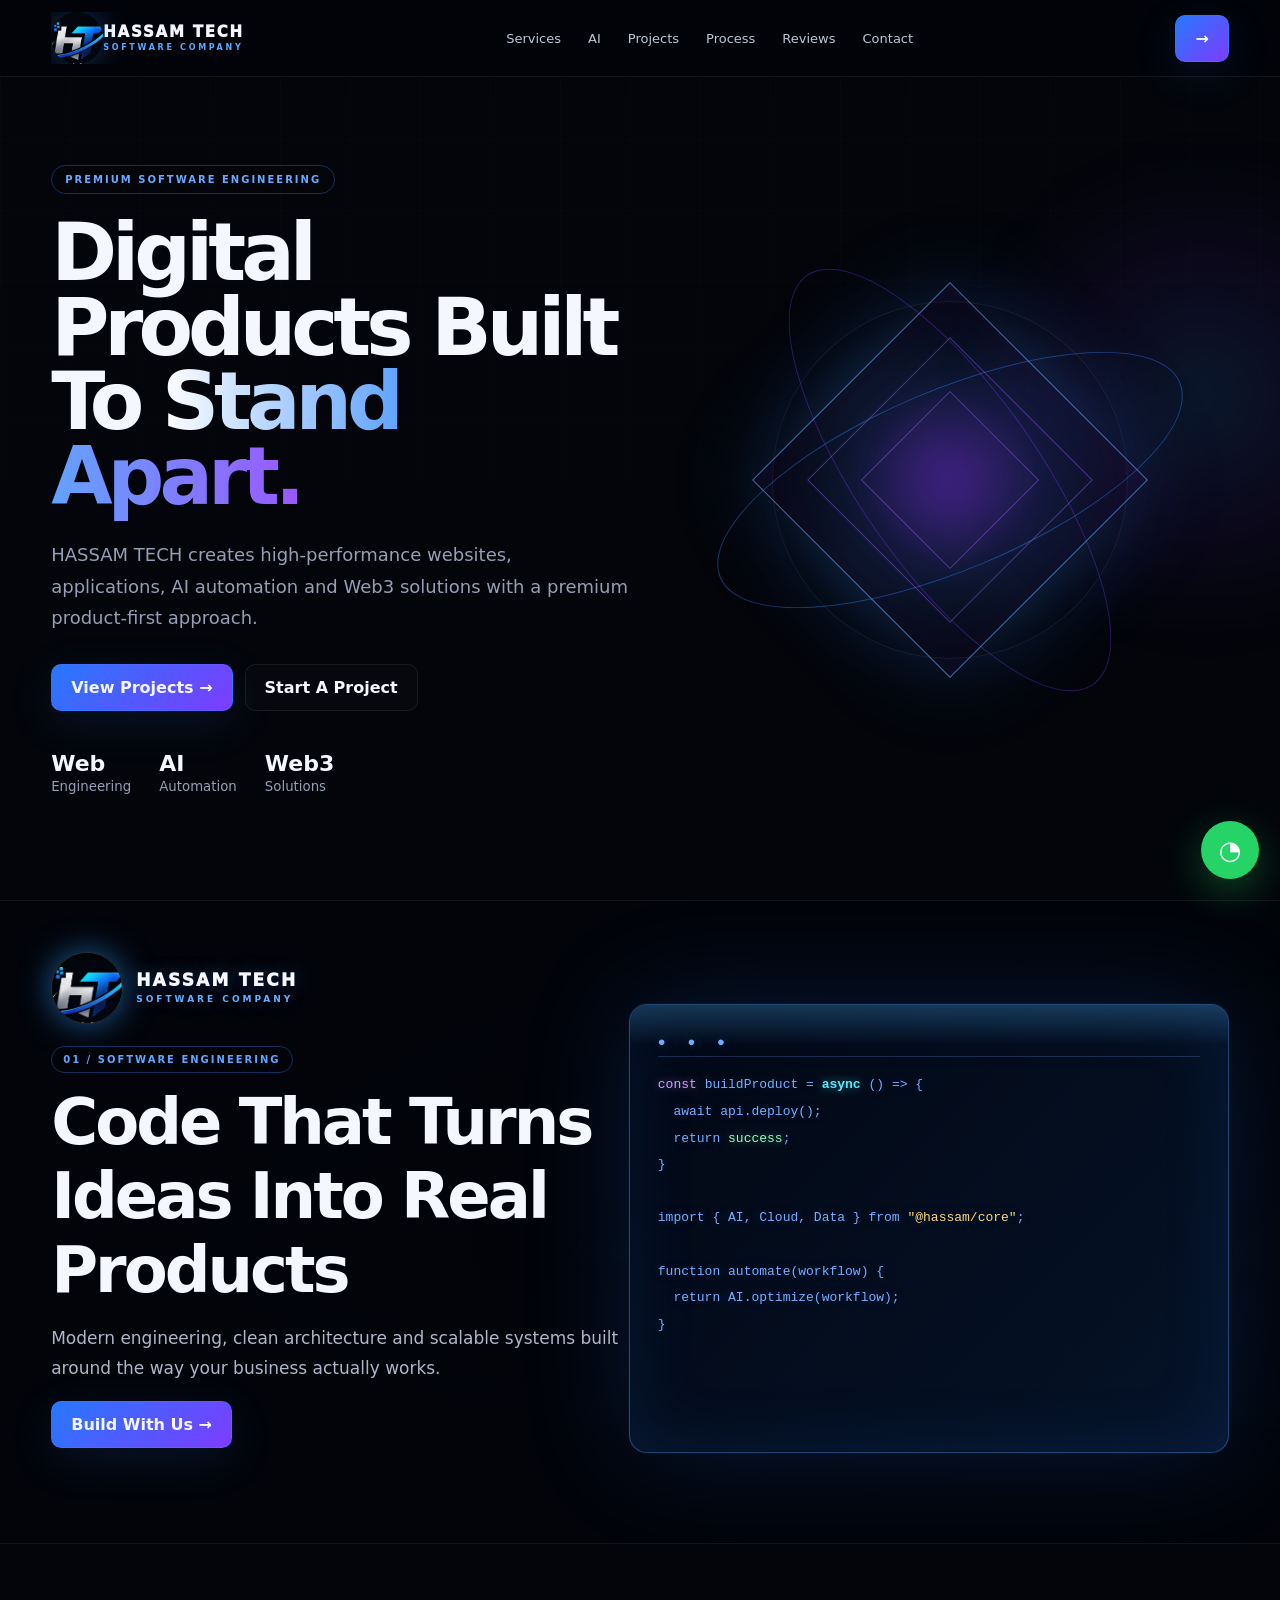
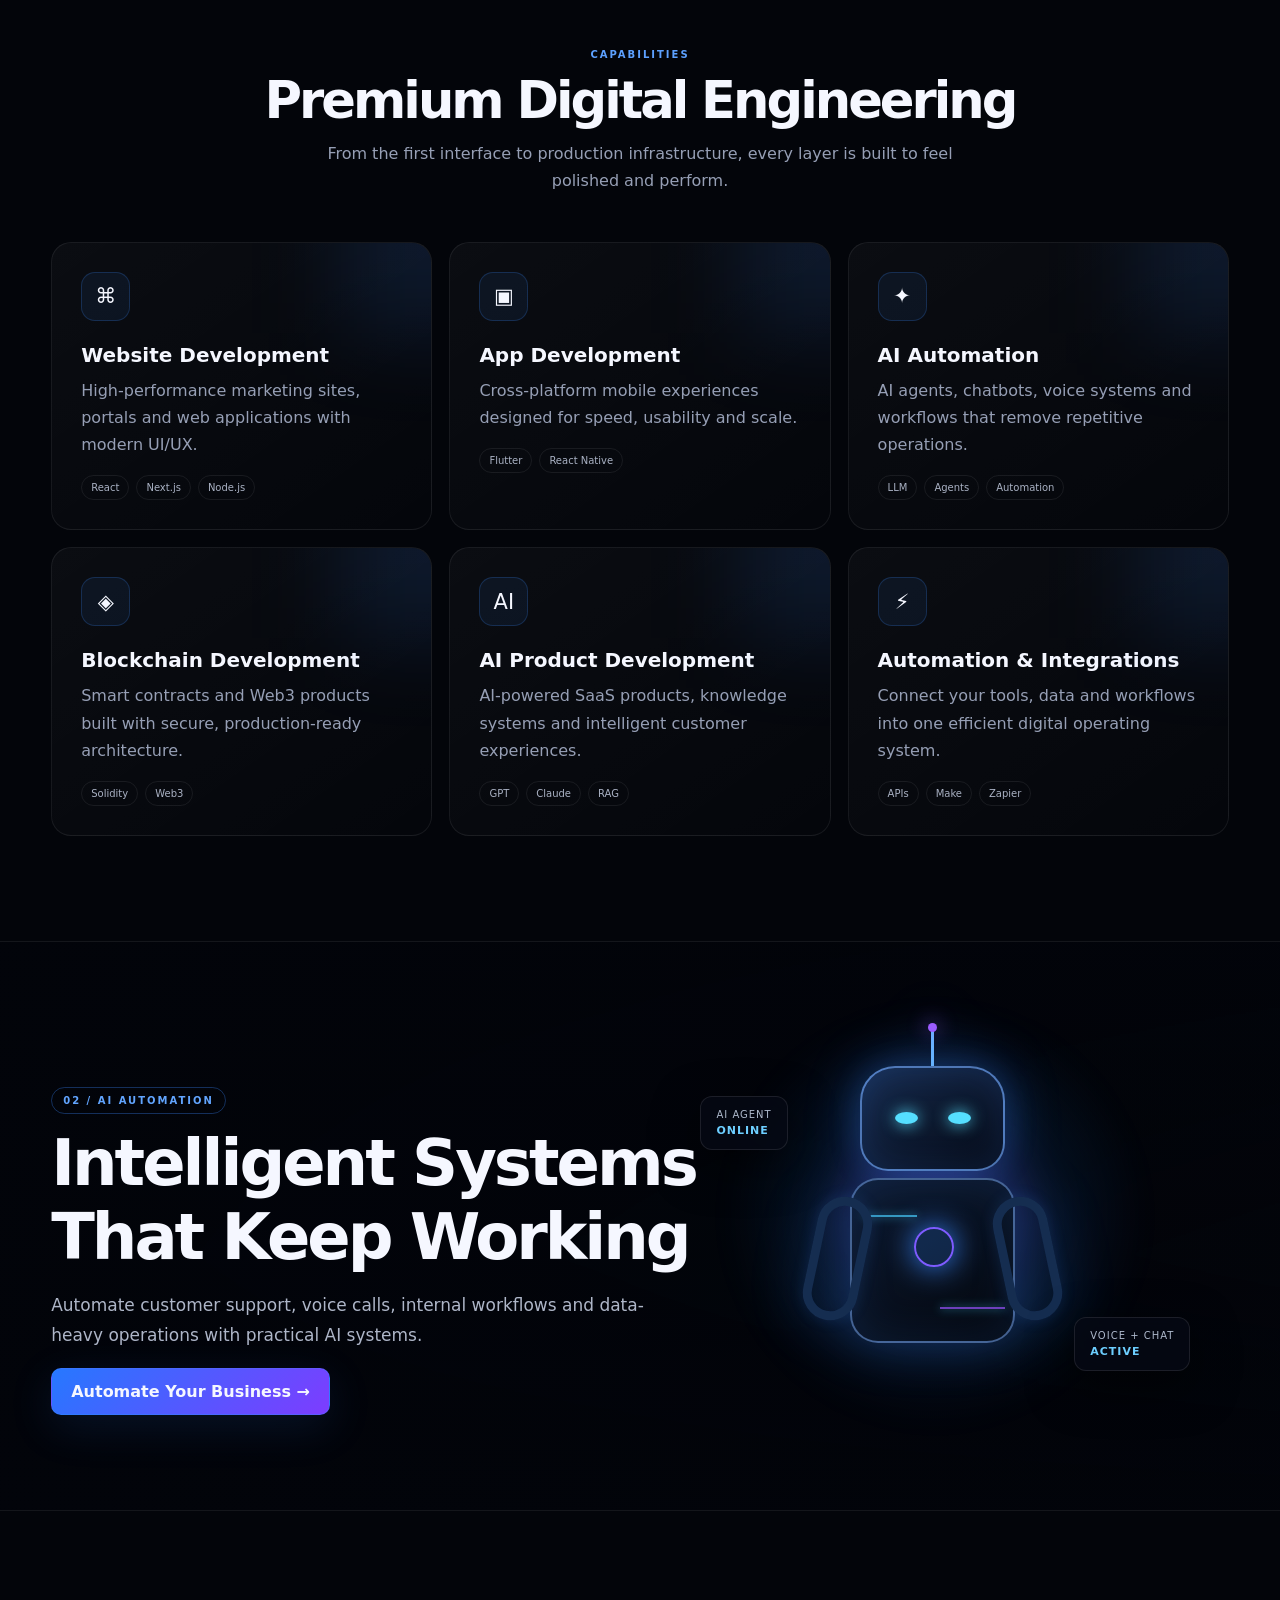
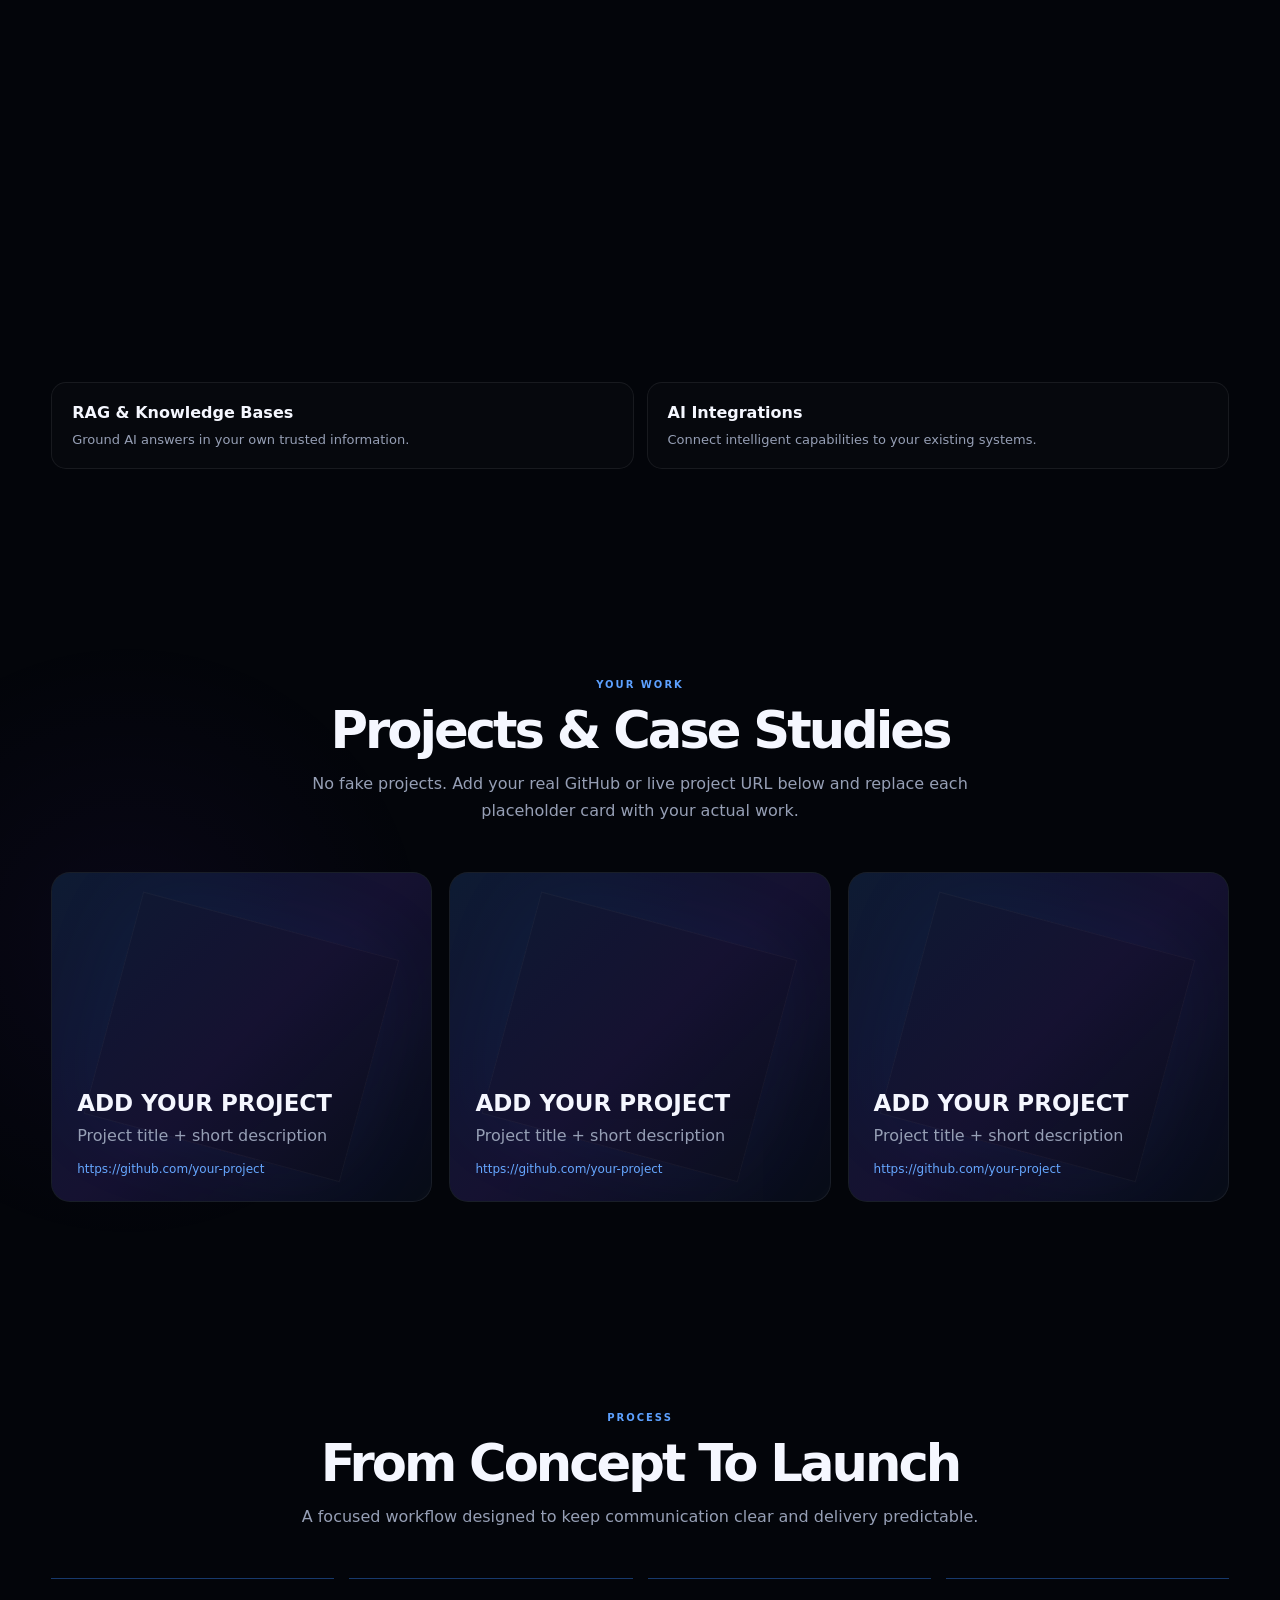
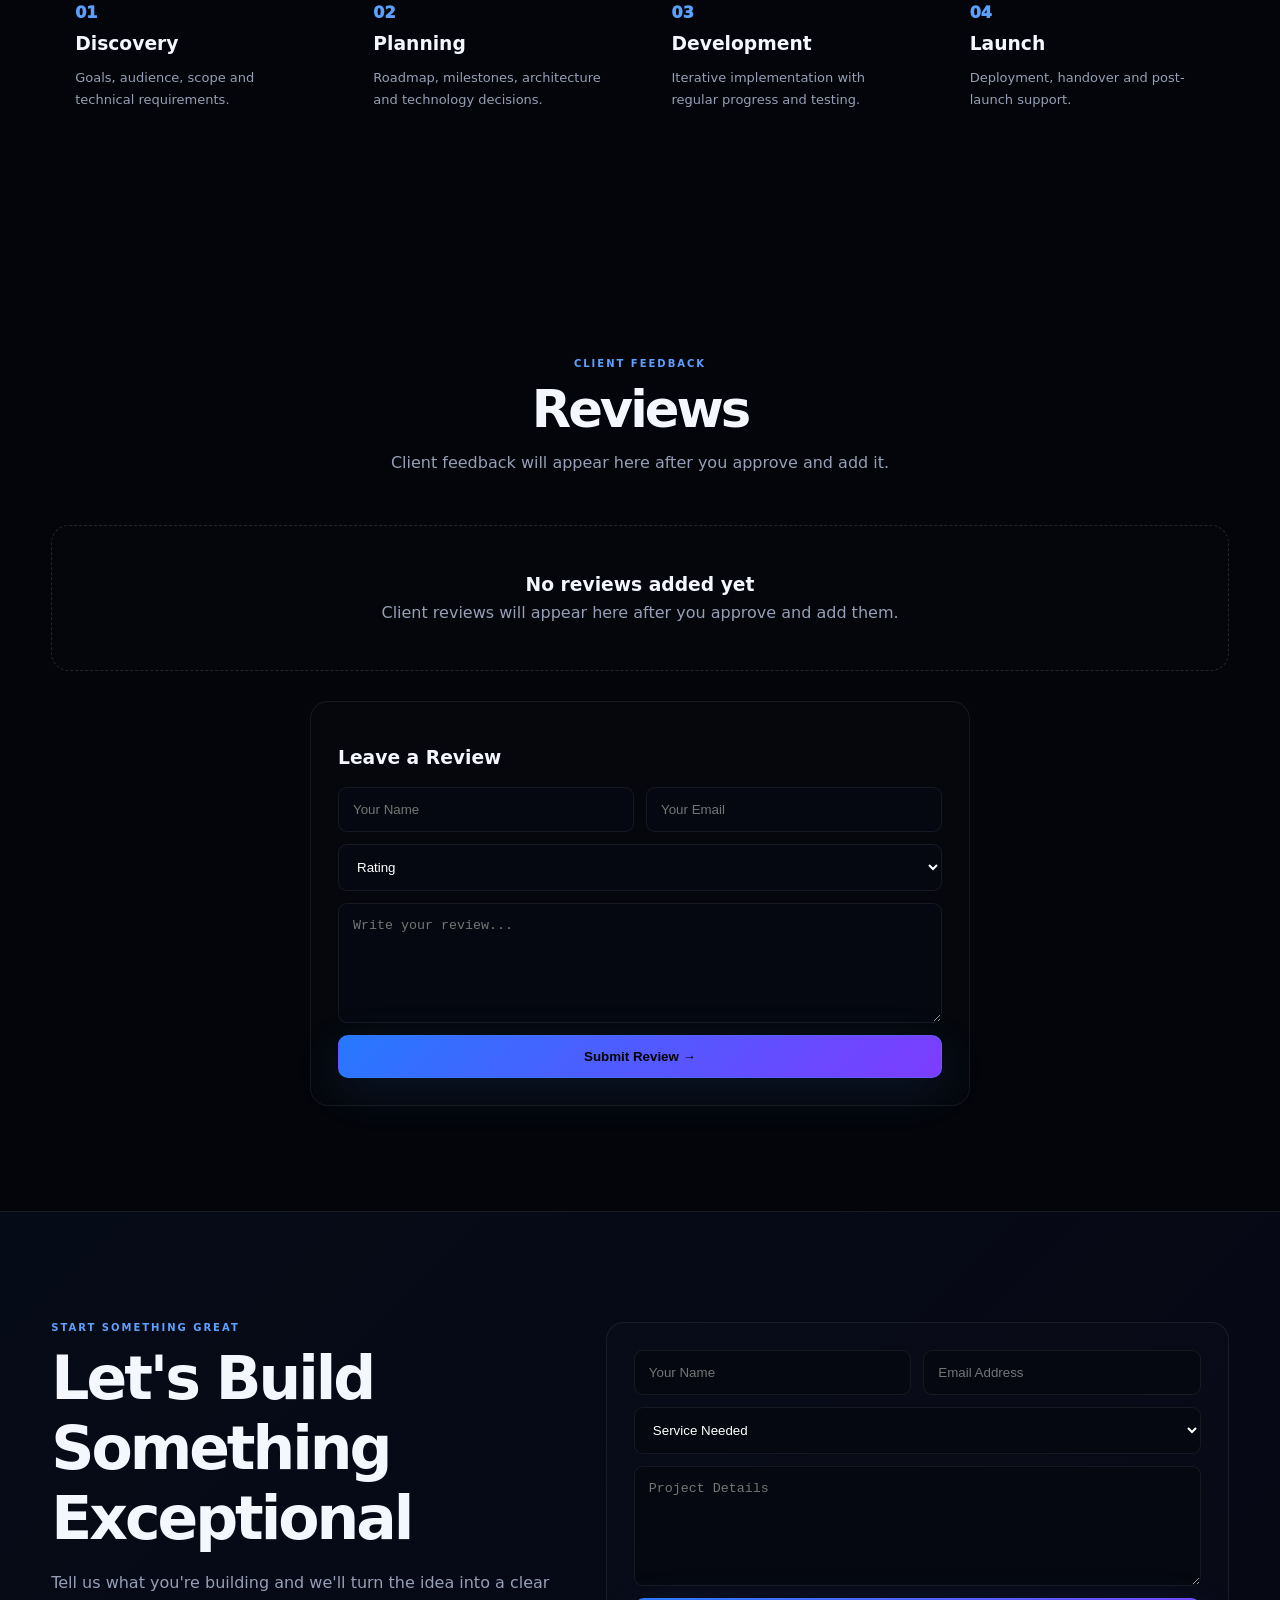
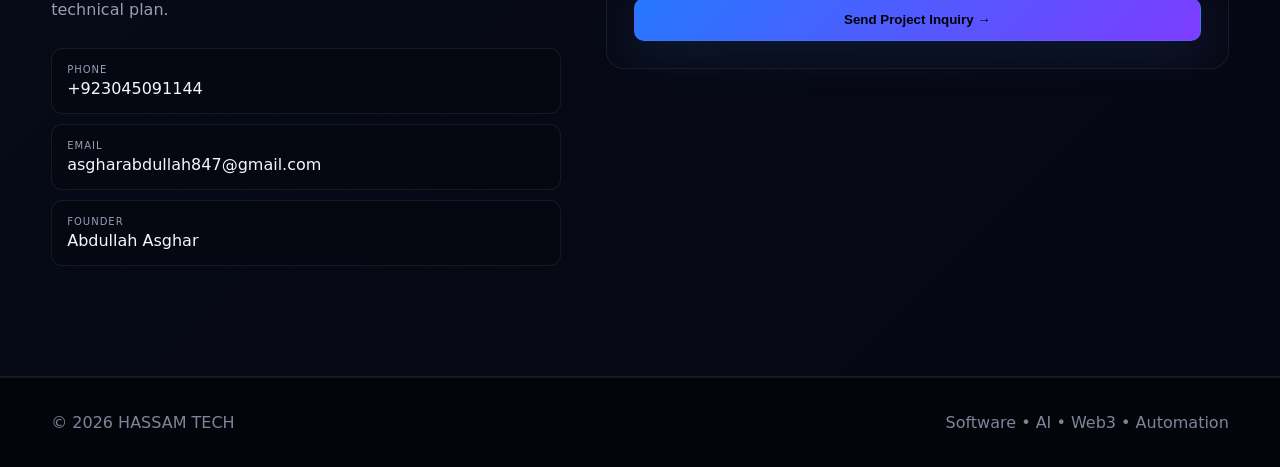
==== commit 8f0f5112: "Add files via upload" ====
--- a/index.html
+++ b/index.html
@@ -320,18 +320,167 @@
 }
 
 
-
-/* MOBILE NAVIGATION FIX */
-.mobileMenuPanel{display:none;position:fixed;top:86px;right:4%;width:min(310px,92vw);padding:12px;border:1px solid #ffffff18;border-radius:18px;background:rgba(3,7,16,.97);backdrop-filter:blur(24px);box-shadow:0 25px 80px #000b;z-index:100;transform:translateY(-10px) scale(.98);opacity:0;pointer-events:none;transition:opacity .25s ease,transform .25s ease}
-.mobileMenuPanel.open{opacity:1;transform:none;pointer-events:auto}
-.mobileMenuPanel a{display:flex;align-items:center;justify-content:space-between;padding:15px 16px;border-radius:12px;color:#dfe6f5;font-size:14px;font-weight:800;letter-spacing:.2px;transition:.25s;background:transparent}
-.mobileMenuPanel a:hover,.mobileMenuPanel a:active{background:#3988ff12;color:#fff;transform:translateX(3px)}
-.mobileMenuPanel a::after{content:'→';color:#5da1ff;font-size:15px}
-.menu{position:relative;z-index:101;width:42px;height:42px;padding:0;display:none;align-items:center;justify-content:center;font-size:25px;line-height:1;cursor:pointer}
-.menu.active{border-color:#3988ff66;background:#3988ff12;color:#6aa9ff}
-@media(max-width:850px){.mobileMenuPanel{display:block}.menu{display:flex}.mobileMenuPanel.open~*{ } }
-@media(min-width:851px){.mobileMenuPanel{display:none!important}}
-@media(max-width:560px){.mobileMenuPanel{top:82px;right:4%;width:92vw}.mobileMenuPanel a{padding:16px}.menu{width:40px;height:40px}}
+/* ============================================================
+   HASSAM TECH — MOBILE PIXEL PERFECT RESPONSIVE OVERRIDES
+   Keeps the desktop composition intact while preventing
+   decorative video/code/robot layers from colliding with text.
+   ============================================================ */
+@media (max-width: 850px){
+  html,body{width:100%;overflow-x:hidden}
+  .wrap{width:min(100% - 32px,1180px)}
+
+  /* Header */
+  nav{height:68px}
+  .nav{height:68px}
+  .brandLogo{height:44px!important;min-width:0!important;gap:8px!important}
+  .brandLogo>img{width:40px!important;height:40px!important;flex-basis:40px!important}
+  .navBrandText{gap:3px!important}
+  .navBrandText strong{font-size:11px!important;letter-spacing:1.35px!important}
+  .navBrandText small{font-size:6px!important;letter-spacing:1.8px!important}
+
+  /* Hero: clean single-column mobile composition */
+  .hero{
+    min-height:auto!important;
+    padding:105px 0 70px!important;
+    display:flex!important;
+    flex-direction:column!important;
+    gap:24px!important;
+    align-items:stretch!important;
+  }
+  .hero>.reveal:first-child{order:2}
+  .heroVisual{
+    order:1!important;
+    width:100%!important;
+    height:270px!important;
+    margin:0!important;
+    overflow:hidden!important;
+  }
+  .heroVisual .orb{width:250px;height:250px}
+  .heroVisual .halo{width:285px;height:115px}
+  .heroVisual .scan{inset:15%}
+  .heroVisual .core{width:125px;height:125px}
+  .hero h1{font-size:clamp(42px,13vw,58px)!important;line-height:.96!important;letter-spacing:-2.8px!important;margin:17px 0 20px!important}
+  .hero p{font-size:16px!important;line-height:1.65!important}
+  .micro{gap:20px;margin-top:30px}
+
+  /* Both cinematic sections become intentionally stacked on phones */
+  .videoSection{
+    min-height:760px!important;
+    display:block!important;
+    position:relative!important;
+    overflow:hidden!important;
+  }
+  .bgvideo{
+    position:absolute!important;
+    inset:0!important;
+    width:100%!important;
+    height:100%!important;
+    object-fit:cover!important;
+    object-position:center!important;
+    opacity:.26!important;
+  }
+  .videoOverlay{
+    z-index:2!important;
+    background:linear-gradient(180deg,rgba(2,4,10,.88) 0%,rgba(2,4,10,.60) 35%,rgba(2,4,10,.94) 100%)!important;
+  }
+  .videoContent{
+    position:relative!important;
+    z-index:5!important;
+    width:100%!important;
+    padding:350px 0 80px!important;
+  }
+  .videoContent h2{
+    font-size:clamp(35px,10.5vw,48px)!important;
+    line-height:1.02!important;
+    letter-spacing:-2px!important;
+    max-width:100%!important;
+    margin:14px 0 18px!important;
+  }
+  .videoContent p{font-size:15px!important;line-height:1.65!important;max-width:100%!important}
+  .videoContent .btn{width:100%;margin-top:5px}
+
+  /* Coding panel: decorative code stays above the fold but never behind copy */
+  .codeRain{
+    z-index:3!important;
+    left:5%!important;
+    right:5%!important;
+    top:82px!important;
+    width:auto!important;
+    height:220px!important;
+    padding:18px 16px!important;
+    font-size:9px!important;
+    line-height:1.75!important;
+    opacity:.92!important;
+    border-radius:15px!important;
+    overflow:hidden!important;
+  }
+  .codeBrandMark{
+    z-index:4!important;
+    left:8%!important;
+    top:20px!important;
+    gap:8px!important;
+  }
+  .codeBrandMark img{width:42px!important;height:42px!important;flex-basis:42px!important}
+  .codeBrandMark span strong{font-size:10px!important;letter-spacing:1.4px!important}
+  .codeBrandMark span small{font-size:6px!important;letter-spacing:1.7px!important}
+
+  /* AI panel: robot is a visual feature, not a competing content layer */
+  #ai{min-height:790px!important}
+  #ai .robotScene{
+    z-index:3!important;
+    left:50%!important;
+    right:auto!important;
+    top:45px!important;
+    width:420px!important;
+    height:300px!important;
+    transform:translateX(-50%) scale(.48)!important;
+    transform-origin:top center!important;
+    opacity:.92!important;
+  }
+  #ai .videoContent{padding-top:375px!important}
+
+  /* Cards and sections */
+  .section{padding:78px 0!important}
+  .grid{grid-template-columns:1fr!important;gap:14px!important}
+  .card{min-height:0!important;padding:24px!important}
+  .aiGrid{grid-template-columns:1fr!important}
+  .process{grid-template-columns:1fr!important}
+  .contactGrid{grid-template-columns:1fr!important;gap:28px!important}
+
+  /* Reviews remain swipe-friendly instead of overflowing the viewport */
+  .reviews-viewport{mask-image:none;-webkit-mask-image:none}
+  .reviews-track{gap:14px!important}
+  .review-card{width:270px!important;min-width:270px!important;height:360px!important}
+}
+
+@media (max-width:560px){
+  .wrap{width:calc(100% - 28px)!important}
+  .hero{padding-top:96px!important}
+  .heroVisual{height:245px!important}
+  .hero h1{font-size:43px!important}
+  .actions{display:grid!important;grid-template-columns:1fr!important}
+  .actions .btn{width:100%!important}
+  .micro{justify-content:space-between;gap:10px}
+  .micro b{font-size:18px!important}
+  .micro small{font-size:11px!important}
+
+  .videoSection{min-height:720px!important}
+  .videoContent{padding:320px 0 65px!important}
+  .codeRain{top:78px!important;height:205px!important;font-size:8px!important;line-height:1.65!important}
+  .codeBrandMark{top:17px!important;left:7%!important}
+  .codeBrandMark img{width:38px!important;height:38px!important;flex-basis:38px!important}
+  #ai{min-height:740px!important}
+  #ai .robotScene{top:35px!important;transform:translateX(-50%) scale(.43)!important}
+  #ai .videoContent{padding-top:335px!important}
+  .videoContent h2{font-size:38px!important}
+  .videoContent p{font-size:14px!important}
+  .wa{width:54px!important;height:54px!important;right:15px!important;bottom:15px!important}
+}
+
+@media (prefers-reduced-motion:reduce){
+  .codeRain,.robot,.orb,.halo,.core,.wa,.reviews-track{animation:none!important}
+  .reveal{transition:none!important}
+}
 
 </style>
 </head>
@@ -339,16 +488,7 @@
 <nav><div class="wrap nav"><a class="brandLogo" href="#home">
 <img src="assets/hassam-tech-icon.png" alt="Hassam Tech">
 <span class="navBrandText"><strong>HASSAM TECH</strong><small>SOFTWARE COMPANY</small></span>
-</a><div class="links"><a href="#services">Services</a><a href="#ai">AI</a><a href="#projects">Projects</a><a href="#process">Process</a><a href="#reviews">Reviews</a><a href="#contact">Contact</a></div><a class="navbtn" href="#contact"> →</a><button class="menu" id="mobileMenuBtn" type="button" aria-label="Open navigation" aria-expanded="false">⋮</button></div></nav>
-<div class="mobileMenuPanel" id="mobileMenuPanel" aria-hidden="true">
-  <a href="#home">Home</a>
-  <a href="#services">Services</a>
-  <a href="#ai">AI Automation</a>
-  <a href="#projects">Projects</a>
-  <a href="#process">Process</a>
-  <a href="#reviews">Reviews</a>
-  <a href="#contact">Contact</a>
-</div>
+</a><div class="links"><a href="#services">Services</a><a href="#ai">AI</a><a href="#projects">Projects</a><a href="#process">Process</a><a href="#reviews">Reviews</a><a href="#contact">Contact</a></div><a class="navbtn" href="#contact"> →</a><button class="menu">☰</button></div></nav>
 
 <section class="wrap hero" id="home"><div class="reveal"><div class="eyebrow">Premium Software Engineering</div><h1>Digital Products Built To <span>Stand Apart.</span></h1><p>HASSAM TECH creates high-performance websites, applications, AI automation and Web3 solutions with a premium product-first approach.</p><div class="actions"><a class="btn primary" href="#projects">View Projects →</a><a class="btn secondary" href="#contact">Start A Project</a></div><div class="micro"><div><b>Web</b><small>Engineering</small></div><div><b>AI</b><small>Automation</small></div><div><b>Web3</b><small>Solutions</small></div></div></div><div class="heroVisual reveal"><div class="orb"></div><div class="halo"></div><div class="halo two"></div><div class="scan"></div><div class="core"></div></div></section>
 
@@ -385,7 +525,7 @@
 <div class="step reveal"><div class="num">01</div><h3>Discovery</h3><p>Goals, audience, scope and technical requirements.</p></div><div class="step reveal"><div class="num">02</div><h3>Planning</h3><p>Roadmap, milestones, architecture and technology decisions.</p></div><div class="step reveal"><div class="num">03</div><h3>Development</h3><p>Iterative implementation with regular progress and testing.</p></div><div class="step reveal"><div class="num">04</div><h3>Launch</h3><p>Deployment, handover and post-launch support.</p></div>
 </div></div></section>
 
-<section class="section" id="reviews"><div class="wrap"><div class="head reveal"><div class="kicker">Client Feedback</div><h2>Reviews</h2><p>Only genuine client feedback belongs here. Nothing has been fabricated.</p></div><div class="reviewsEmpty reveal"><h3>No reviews added yet</h3><p>Client reviews will appear here after you approve and add them.</p></div><div class="formbox reveal"><h3>Leave a Review</h3><form action="https://formsubmit.co/asgharabdullah847@gmail.com" method="POST"><input type="hidden" name="_subject" value="New HASSAM TECH Client Review"><input type="hidden" name="_captcha" value="false"><input type="hidden" name="_template" value="table"><div class="fields"><input class="input" name="name" placeholder="Your Name" required><input class="input" name="email" type="email" placeholder="Your Email" required><select class="input full" name="rating" required><option value="">Rating</option><option>5/5</option><option>4/5</option><option>3/5</option><option>2/5</option><option>1/5</option></select><textarea class="full" name="review" placeholder="Write your review..." required></textarea><button class="btn primary full" type="submit">Submit Review →</button></div></form></div></div></section>
+<section class="section" id="reviews"><div class="wrap"><div class="head reveal"><div class="kicker">Client Feedback</div><h2>Reviews</h2><p>Client feedback will appear here after you approve and add it.</p></div><div class="reviewsEmpty reveal"><h3>No reviews added yet</h3><p>Client reviews will appear here after you approve and add them.</p></div><div class="formbox reveal"><h3>Leave a Review</h3><form action="https://formsubmit.co/asgharabdullah847@gmail.com" method="POST"><input type="hidden" name="_subject" value="New HASSAM TECH Client Review"><input type="hidden" name="_captcha" value="false"><input type="hidden" name="_template" value="table"><div class="fields"><input class="input" name="name" placeholder="Your Name" required><input class="input" name="email" type="email" placeholder="Your Email" required><select class="input full" name="rating" required><option value="">Rating</option><option>5/5</option><option>4/5</option><option>3/5</option><option>2/5</option><option>1/5</option></select><textarea class="full" name="review" placeholder="Write your review..." required></textarea><button class="btn primary full" type="submit">Submit Review →</button></div></form></div></div></section>
 
 <section class="contact" id="contact"><div class="wrap contactGrid"><div class="reveal"><div class="kicker">Start Something Great</div><h2>Let's Build Something Exceptional</h2><p>Tell us what you're building and we'll turn the idea into a clear technical plan.</p><div class="details"><div class="detail"><span>Phone</span>+923045091144</div><div class="detail"><span>Email</span>asgharabdullah847@gmail.com</div><div class="detail"><span>Founder</span>Abdullah Asghar</div></div></div><div class="formbox reveal" style="margin:0"><form action="https://formsubmit.co/asgharabdullah847@gmail.com" method="POST"><input type="hidden" name="_subject" value="New HASSAM TECH Project Inquiry"><input type="hidden" name="_captcha" value="false"><input type="hidden" name="_template" value="table"><div class="fields"><input class="input" name="name" placeholder="Your Name" required><input class="input" name="email" type="email" placeholder="Email Address" required><select class="input full" name="service" required><option value="">Service Needed</option><option>Website Development</option><option>App Development</option><option>AI Automation</option><option>Blockchain Development</option><option>AI Product Development</option><option>Automation & Integrations</option></select><textarea class="full" name="details" placeholder="Project Details" required></textarea><button class="btn primary full" type="submit">Send Project Inquiry →</button></div></form></div></div></section>
 <footer><div class="wrap foot"><span>© 2026 HASSAM TECH</span><span>Software • AI • Web3 • Automation</span></div></footer>
@@ -393,7 +533,7 @@
 <script>
 const io=new IntersectionObserver(es=>es.forEach(e=>e.isIntersecting&&e.target.classList.add('show')),{threshold:.1});
 document.querySelectorAll('.reveal').forEach(x=>io.observe(x));
-themeBtn.addEventListener('click',()=>{document.body.classList.toggle('light');const light=document.body.classList.contains('light');localStorage.setItem('hassam-theme',light?'light':'dark');themeBtn.textContent=light?'☾':'☼'});
+const themeBtn=document.querySelector('.theme'); if(themeBtn){themeBtn.addEventListener('click',()=>{document.body.classList.toggle('light');const light=document.body.classList.contains('light');localStorage.setItem('hassam-theme',light?'light':'dark');themeBtn.textContent=light?'☾':'☼'});}
 </script>
 
 <script>
@@ -431,41 +571,55 @@
 </script>
 
 
+<style>
+/* MOBILE MENU ONLY — leaves the existing site layout untouched */
+@media(max-width:850px){
+  .mobileMenuPanel{
+    position:fixed;top:76px;right:18px;z-index:99999;width:min(290px,calc(100vw - 36px));
+    padding:10px;border:1px solid rgba(255,255,255,.12);border-radius:18px;
+    background:rgba(7,9,14,.96);backdrop-filter:blur(22px);-webkit-backdrop-filter:blur(22px);
+    box-shadow:0 25px 70px rgba(0,0,0,.55);display:none;opacity:0;transform:translateY(-8px) scale(.98);
+    transition:opacity .18s ease,transform .18s ease
+  }
+  .mobileMenuPanel.open{display:block;opacity:1;transform:translateY(0) scale(1)}
+  .mobileMenuPanel a{display:block!important;padding:14px 15px;color:#fff!important;text-decoration:none!important;
+    border-radius:11px;font-size:14px;letter-spacing:.3px}
+  .mobileMenuPanel a:hover,.mobileMenuPanel a:active{background:rgba(255,255,255,.07)}
+}
+@media(min-width:851px){.mobileMenuPanel{display:none!important}}
+</style>
 <script>
 (function(){
-  const btn=document.getElementById('mobileMenuBtn');
-  const panel=document.getElementById('mobileMenuPanel');
-  if(!btn || !panel) return;
-
-  function closeMenu(){
-    panel.classList.remove('open');
-    panel.setAttribute('aria-hidden','true');
-    btn.setAttribute('aria-expanded','false');
-    btn.setAttribute('aria-label','Open navigation');
-    btn.classList.remove('active');
-  }
-  function toggleMenu(){
-    const open=!panel.classList.contains('open');
-    if(open){
-      panel.classList.add('open');
-      panel.setAttribute('aria-hidden','false');
-      btn.setAttribute('aria-expanded','true');
-      btn.setAttribute('aria-label','Close navigation');
-      btn.classList.add('active');
-    }else closeMenu();
-  }
-  btn.addEventListener('click',function(e){e.stopPropagation();toggleMenu()});
+  const btn=document.querySelector('.menu');
+  if(!btn)return;
+  const panel=document.createElement('div');
+  panel.className='mobileMenuPanel';
+  panel.innerHTML=[
+    ['Home','#home'],['About','#about'],['Services','#services'],['AI Automation','#ai'],
+    ['Projects','#projects'],['Process','#process'],['Reviews','#reviews'],['Contact','#contact']
+  ].map(x=>'<a href="'+x[1]+'">'+x[0]+'</a>').join('');
+  document.body.appendChild(panel);
+
+  function closeMenu(){panel.classList.remove('open');}
+  function toggle(e){e.stopPropagation();panel.classList.toggle('open');}
+  btn.addEventListener('click',toggle);
+
   panel.addEventListener('click',function(e){
     const link=e.target.closest('a');
-    if(link) closeMenu();
+    if(!link)return;
+    closeMenu();
+    const target=document.querySelector(link.getAttribute('href'));
+    if(target){
+      e.preventDefault();
+      target.scrollIntoView({behavior:'smooth',block:'start'});
+    }
   });
   document.addEventListener('click',function(e){
     if(panel.classList.contains('open') && !panel.contains(e.target) && e.target!==btn) closeMenu();
   });
-  document.addEventListener('keydown',function(e){if(e.key==='Escape') closeMenu()});
-  window.addEventListener('resize',function(){if(window.innerWidth>850) closeMenu()});
+  document.addEventListener('keydown',function(e){if(e.key==='Escape')closeMenu();});
+  window.addEventListener('resize',function(){if(window.innerWidth>850)closeMenu();});
 })();
 </script>
-
 </body>
 </html>
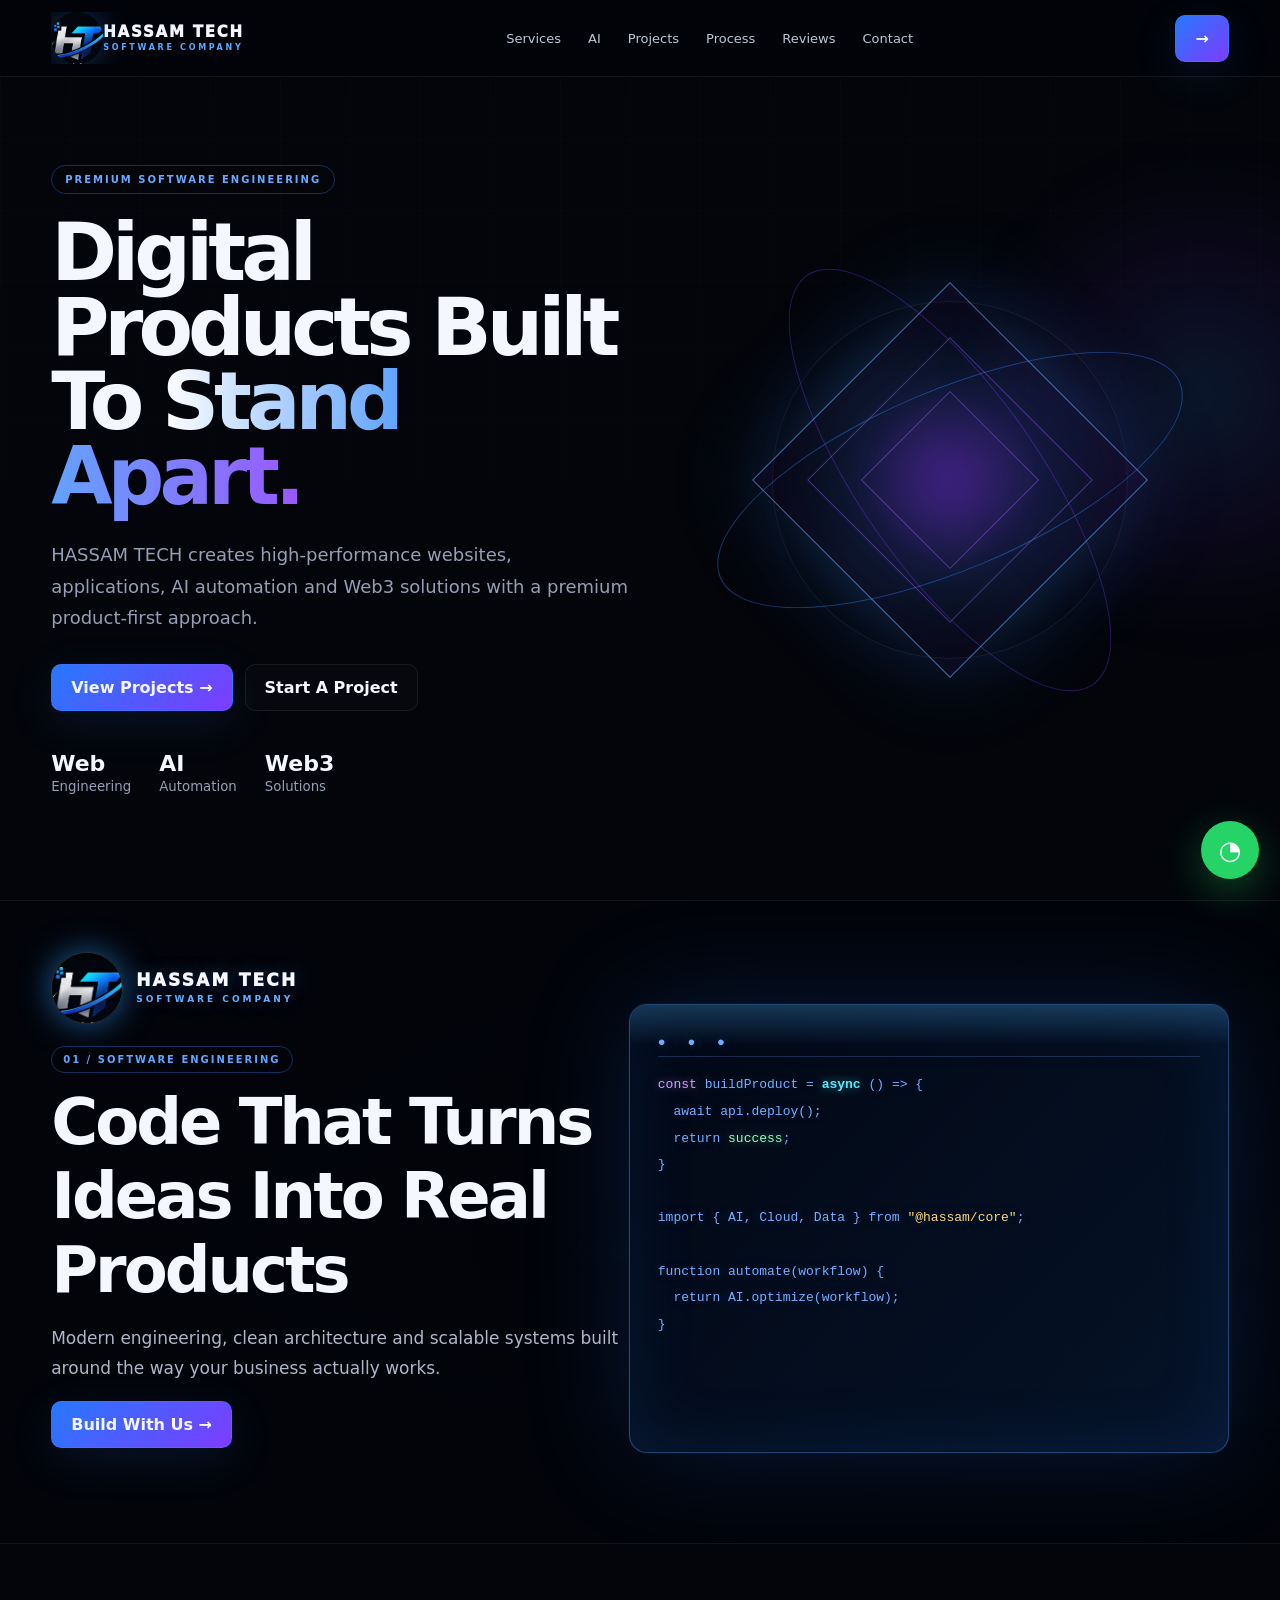
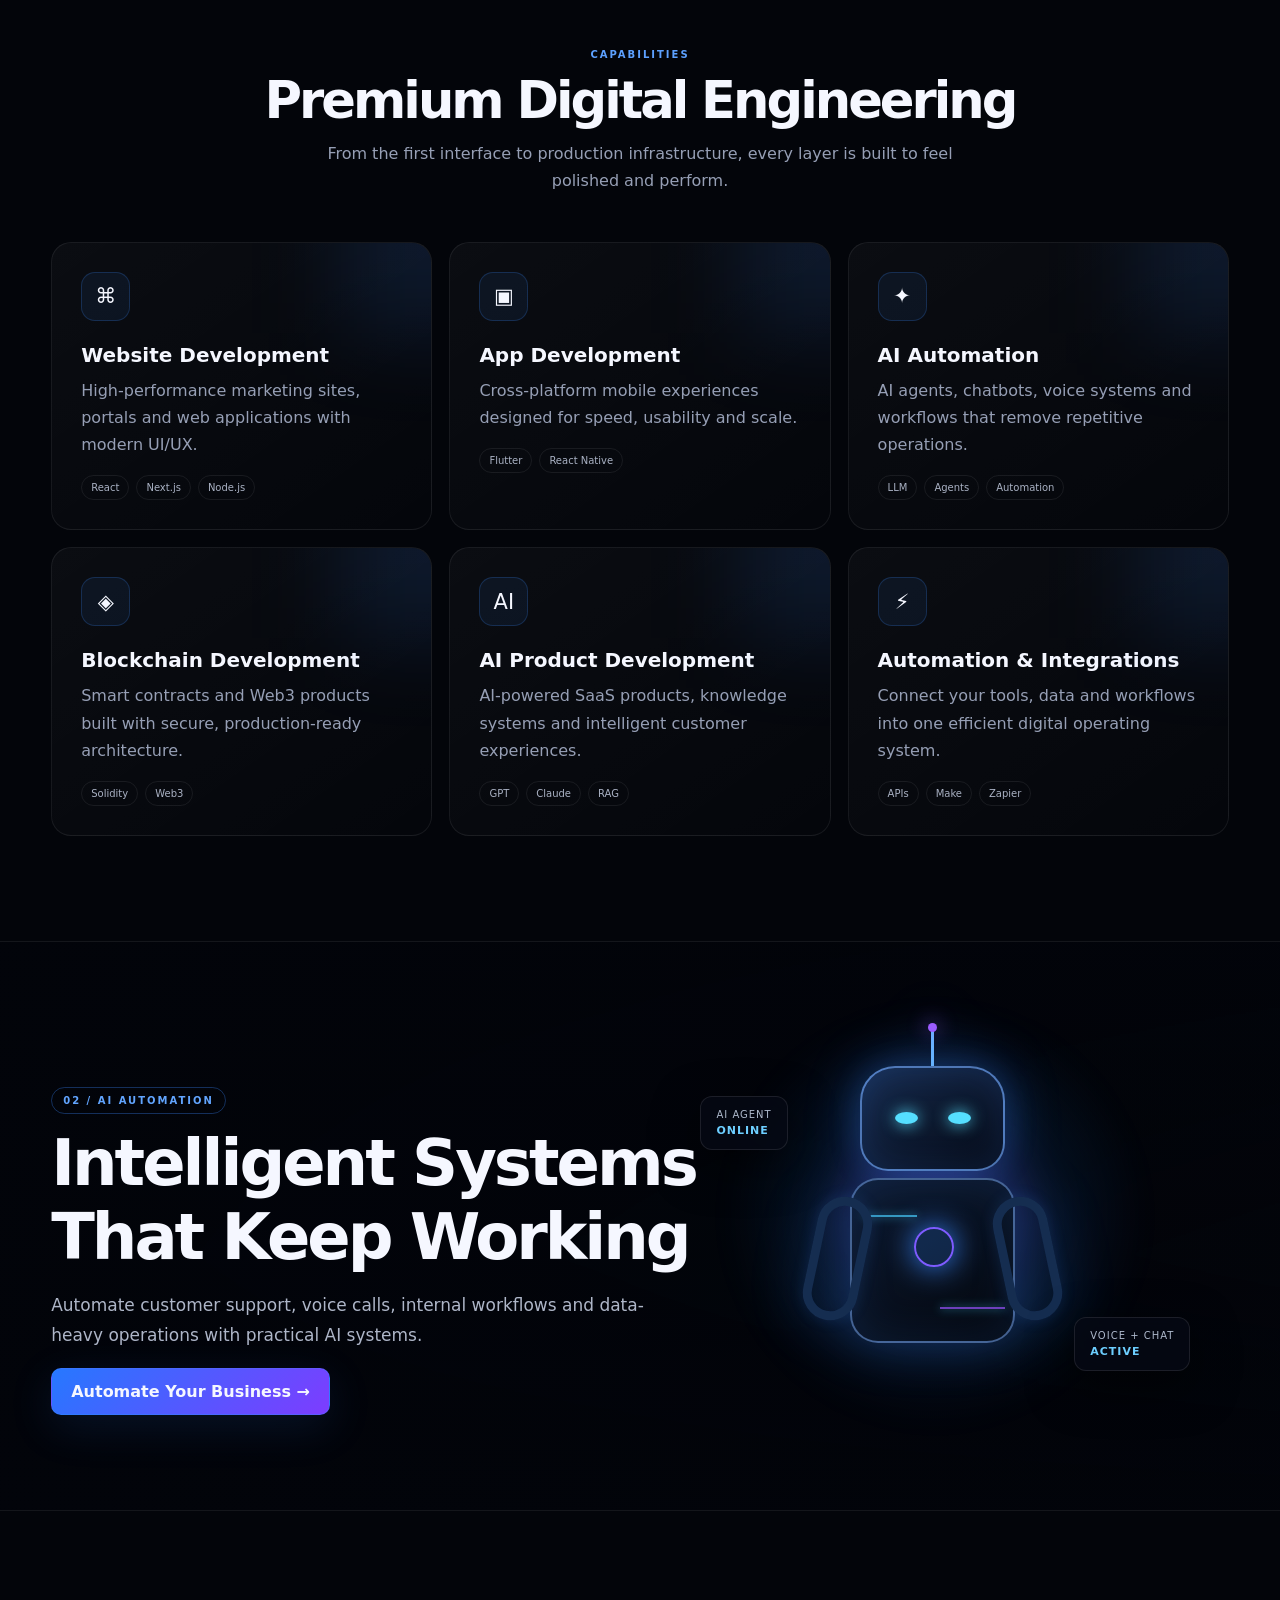
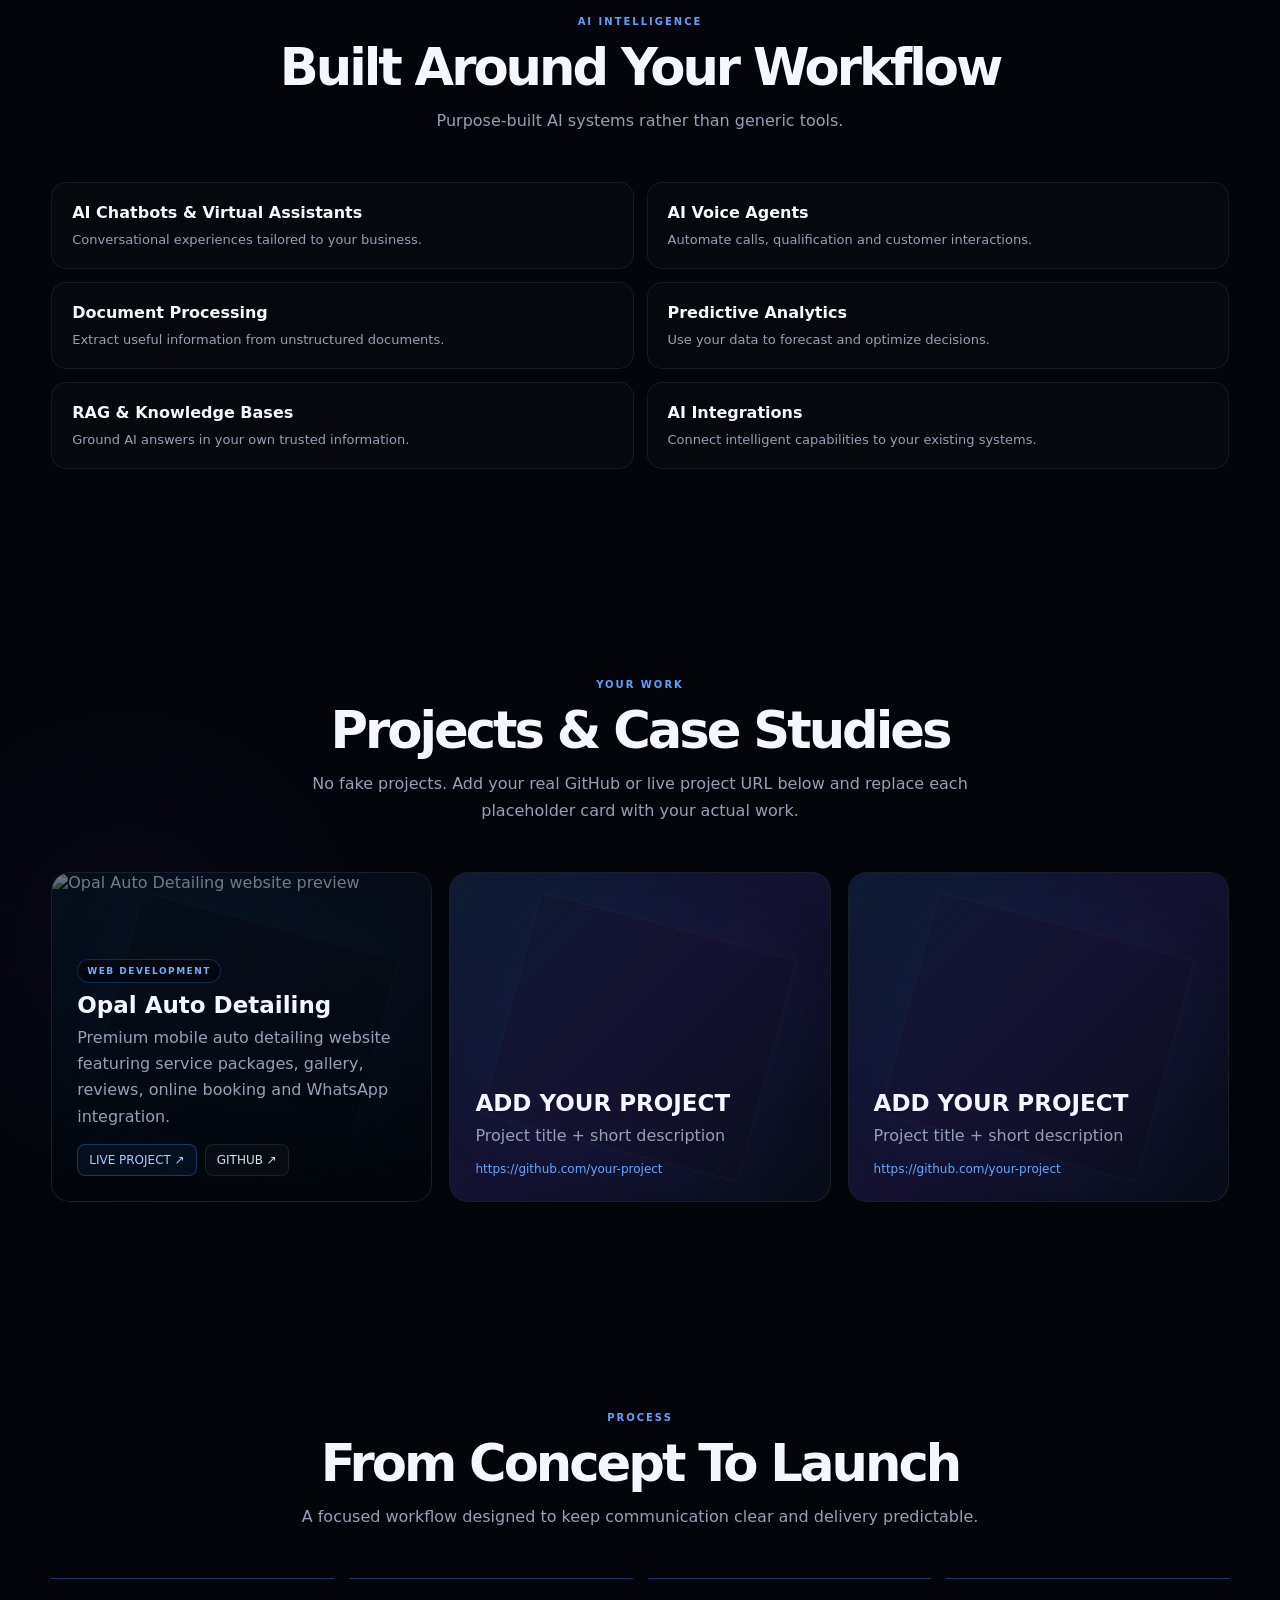
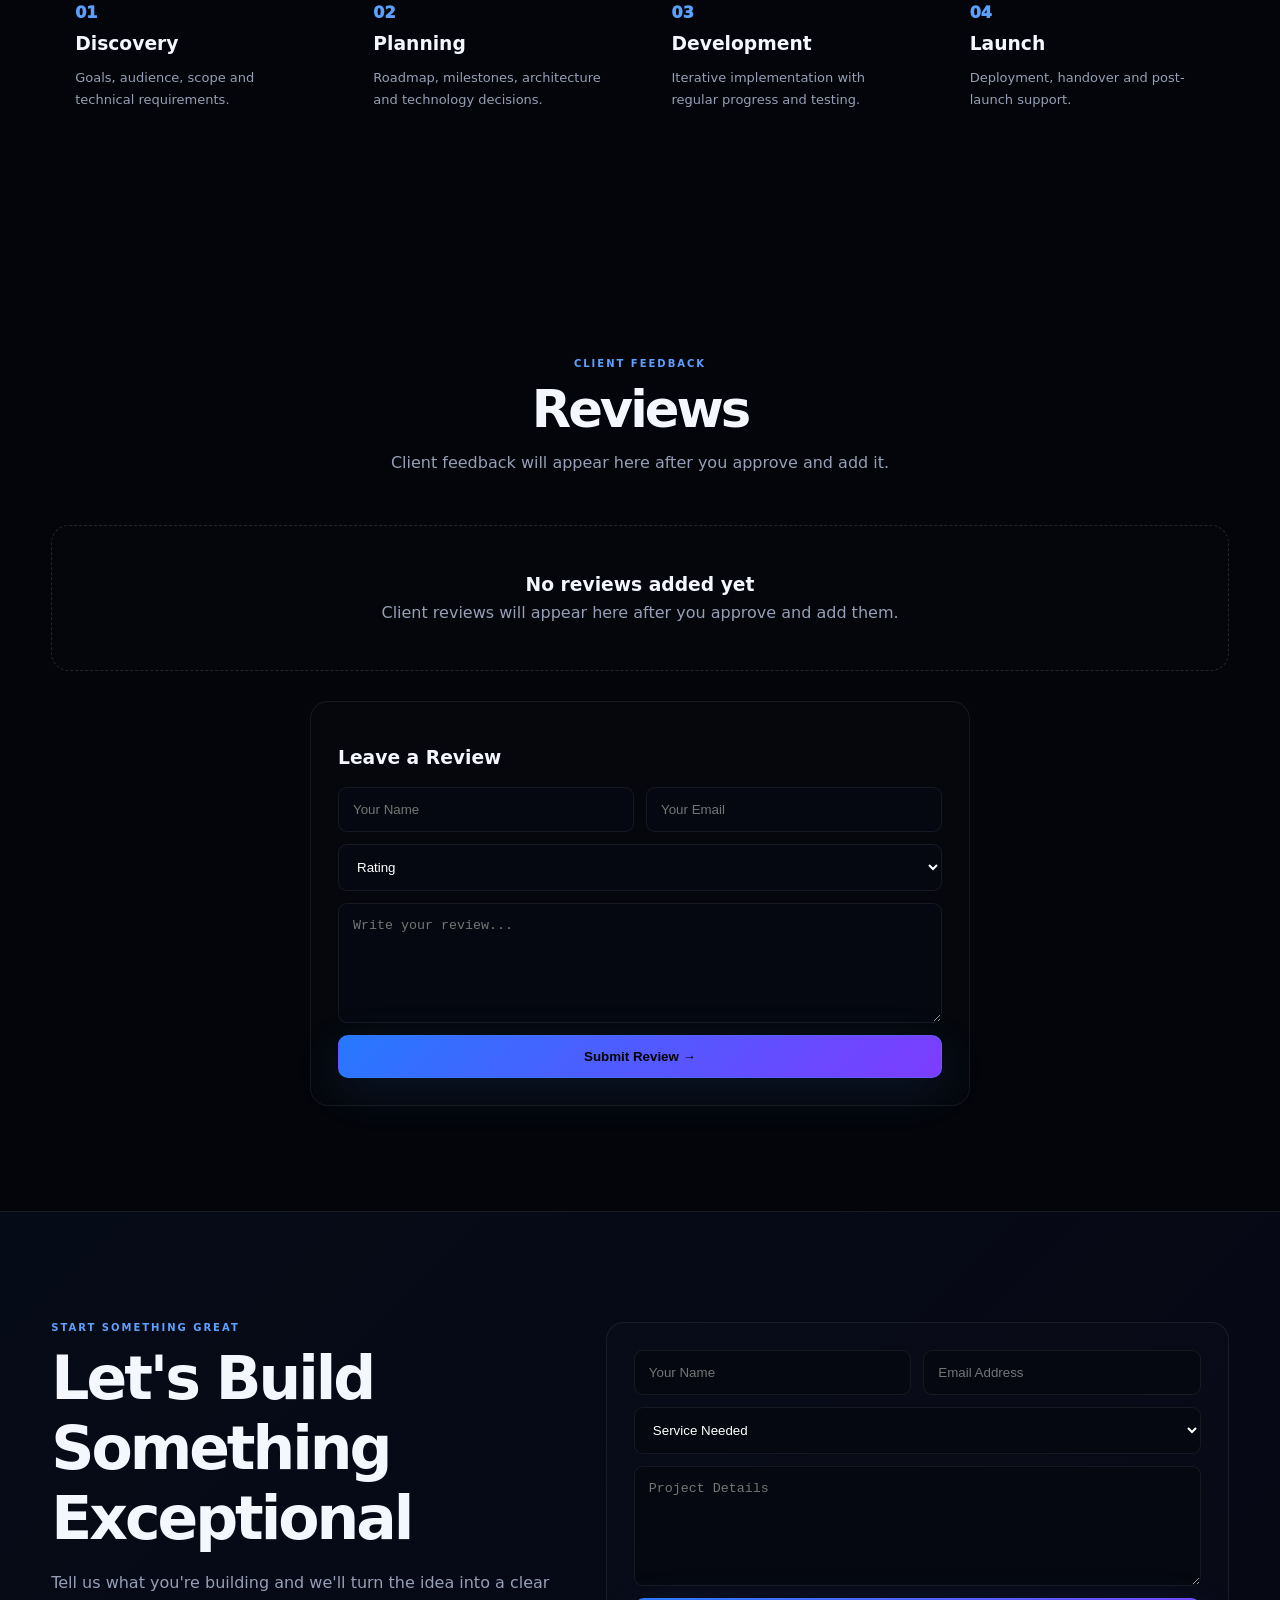
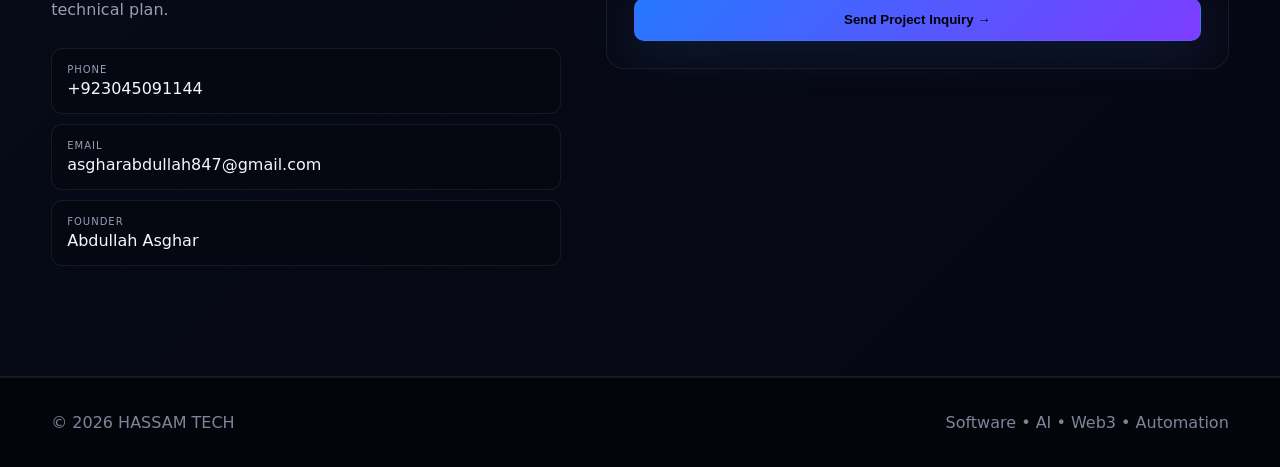
==== commit dd7b3a91: "Add files via upload" ====
--- a/index.html
+++ b/index.html
@@ -482,6 +482,18 @@
   .reveal{transition:none!important}
 }
 
+
+/* OPAL PROJECT CARD — additive only */
+.projectLink{display:block;cursor:pointer;z-index:1;background:linear-gradient(135deg,#07111f,#080d18)!important}
+.projectImage{position:absolute;inset:0;width:100%;height:100%;object-fit:cover;object-position:center top;opacity:.58;transition:transform .6s ease,opacity .4s ease,filter .4s ease;filter:saturate(.9) contrast(1.05)}
+.project:has(.projectImage):hover .projectImage{transform:scale(1.045);opacity:.72;filter:saturate(1.05) contrast(1.08)}
+.projectLink:after{content:"";position:absolute;inset:0;background:linear-gradient(180deg,rgba(2,4,10,.12) 0%,rgba(2,4,10,.25) 38%,rgba(2,4,10,.96) 100%);pointer-events:none}
+.projectBadge{display:inline-flex;width:max-content;padding:6px 9px;border:1px solid #3988ff45;border-radius:99px;color:#70adff;font-size:9px;font-weight:900;letter-spacing:1.5px;margin-bottom:9px;background:#02040a88;backdrop-filter:blur(8px)}
+.projectActions{display:flex;gap:8px;flex-wrap:wrap;margin-top:14px}
+.projectBtn{display:inline-flex!important;align-items:center;padding:8px 11px;border:1px solid #3988ff55;border-radius:8px;background:#3988ff12;color:#a9caff!important;word-break:normal!important;transition:.25s}
+.projectBtn:hover{transform:translateY(-2px);border-color:#3988ff99;background:#3988ff20}
+.secondaryProjectBtn{border-color:#ffffff18;background:#ffffff06;color:#d9deea!important}
+@media(max-width:560px){.project{min-height:350px}.projectImage{object-position:center top}.projectActions{gap:7px}.projectBtn{font-size:10px;padding:8px 10px}}
 </style>
 </head>
 <body>
@@ -516,7 +528,7 @@
 </div></div></section>
 
 <section class="section projects" id="projects"><div class="wrap"><div class="head reveal"><div class="kicker">Your Work</div><h2>Projects & Case Studies</h2><p>No fake projects. Add your real GitHub or live project URL below and replace each placeholder card with your actual work.</p></div><div class="grid">
-<div class="project reveal"><div class="projectVisual"></div><div class="projectContent"><h3>ADD YOUR PROJECT</h3><p>Project title + short description</p><div class="projectUrl">https://github.com/your-project</div></div></div>
+<div class="project reveal"><a class="projectVisual projectLink" href="https://opal-auto-detailing.vercel.app/" target="_blank" rel="noopener" aria-label="Open Opal Auto Detailing live website"><img class="projectImage" src="assets/projects/opal-auto-detailing.png" alt="Opal Auto Detailing website preview"></a><div class="projectContent"><div class="projectBadge">WEB DEVELOPMENT</div><h3>Opal Auto Detailing</h3><p>Premium mobile auto detailing website featuring service packages, gallery, reviews, online booking and WhatsApp integration.</p><div class="projectActions"><a class="projectUrl projectBtn" href="https://opal-auto-detailing.vercel.app/" target="_blank" rel="noopener">LIVE PROJECT ↗</a><a class="projectUrl projectBtn secondaryProjectBtn" href="https://github.com/asgharabdullah847-cmd/opal_auto_detailing" target="_blank" rel="noopener">GITHUB ↗</a></div></div></div>
 <div class="project reveal"><div class="projectVisual"></div><div class="projectContent"><h3>ADD YOUR PROJECT</h3><p>Project title + short description</p><div class="projectUrl">https://github.com/your-project</div></div></div>
 <div class="project reveal"><div class="projectVisual"></div><div class="projectContent"><h3>ADD YOUR PROJECT</h3><p>Project title + short description</p><div class="projectUrl">https://github.com/your-project</div></div></div>
 </div></div></section>
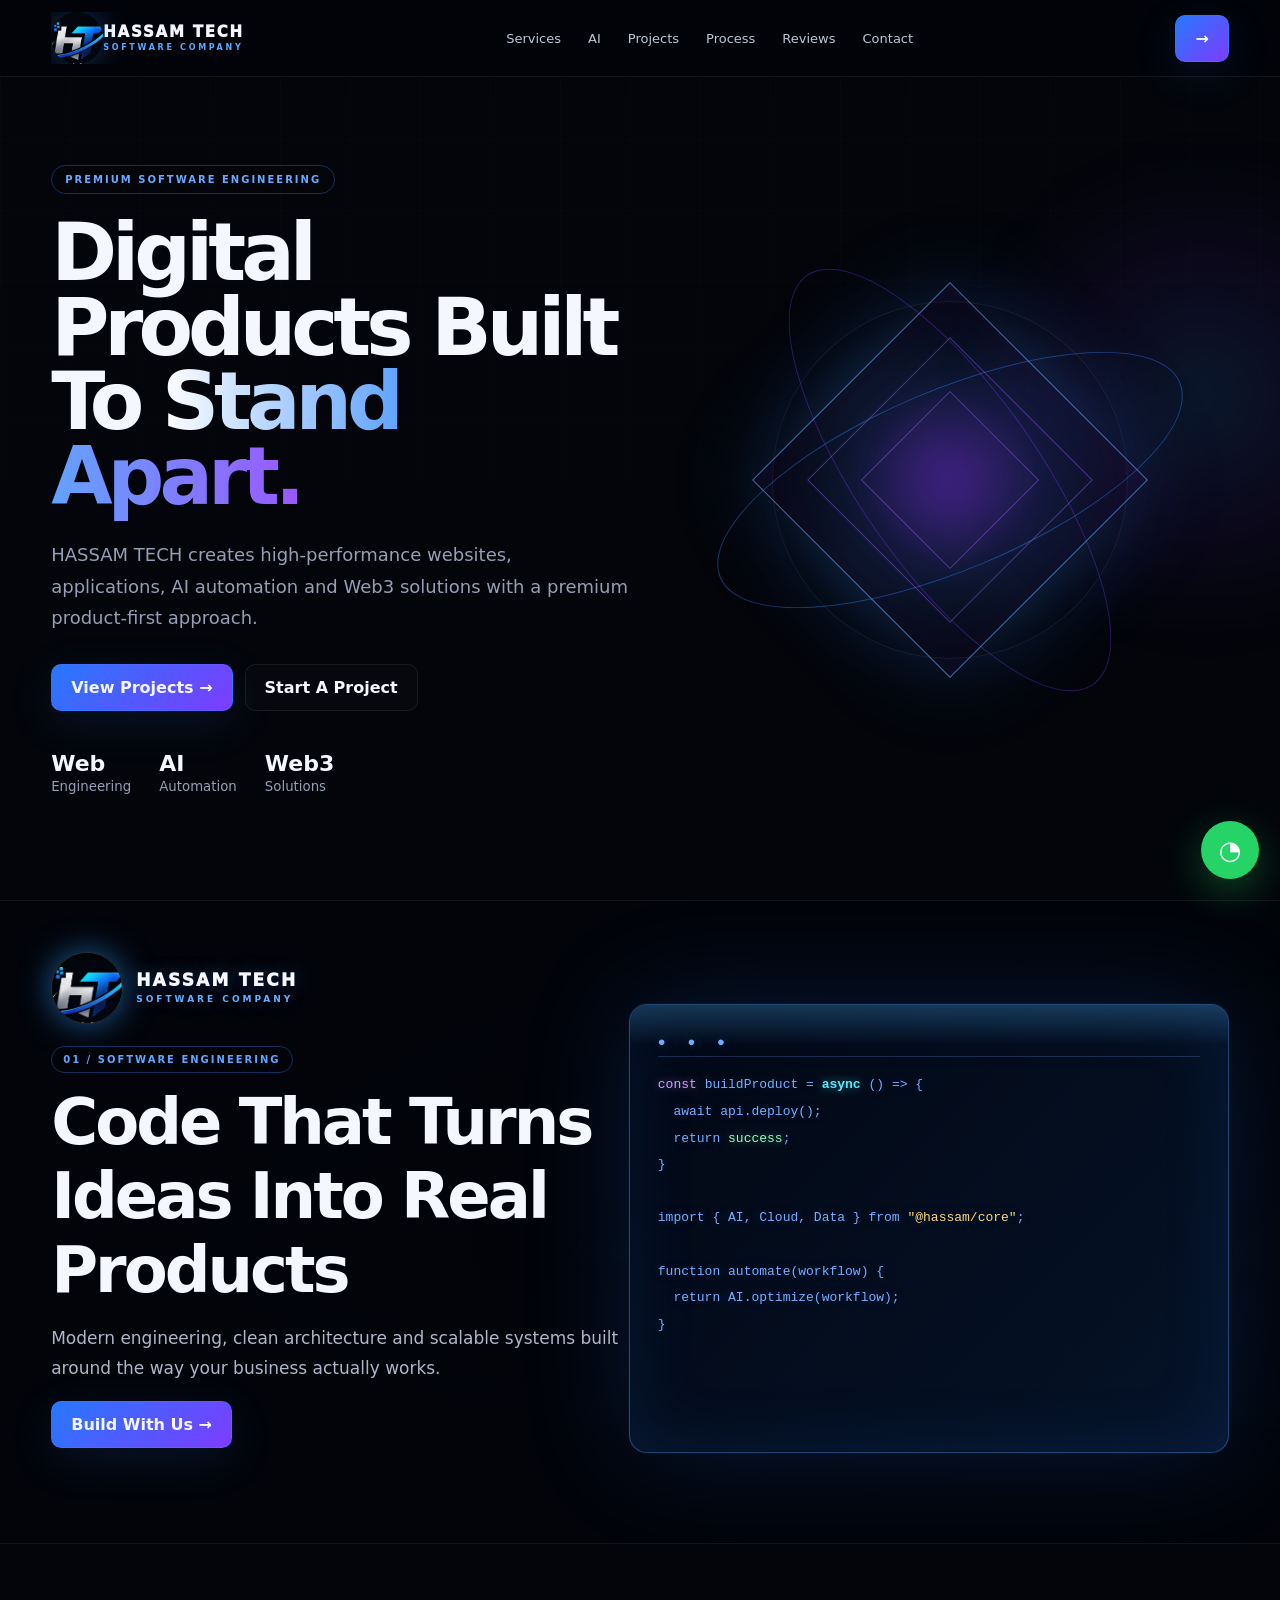
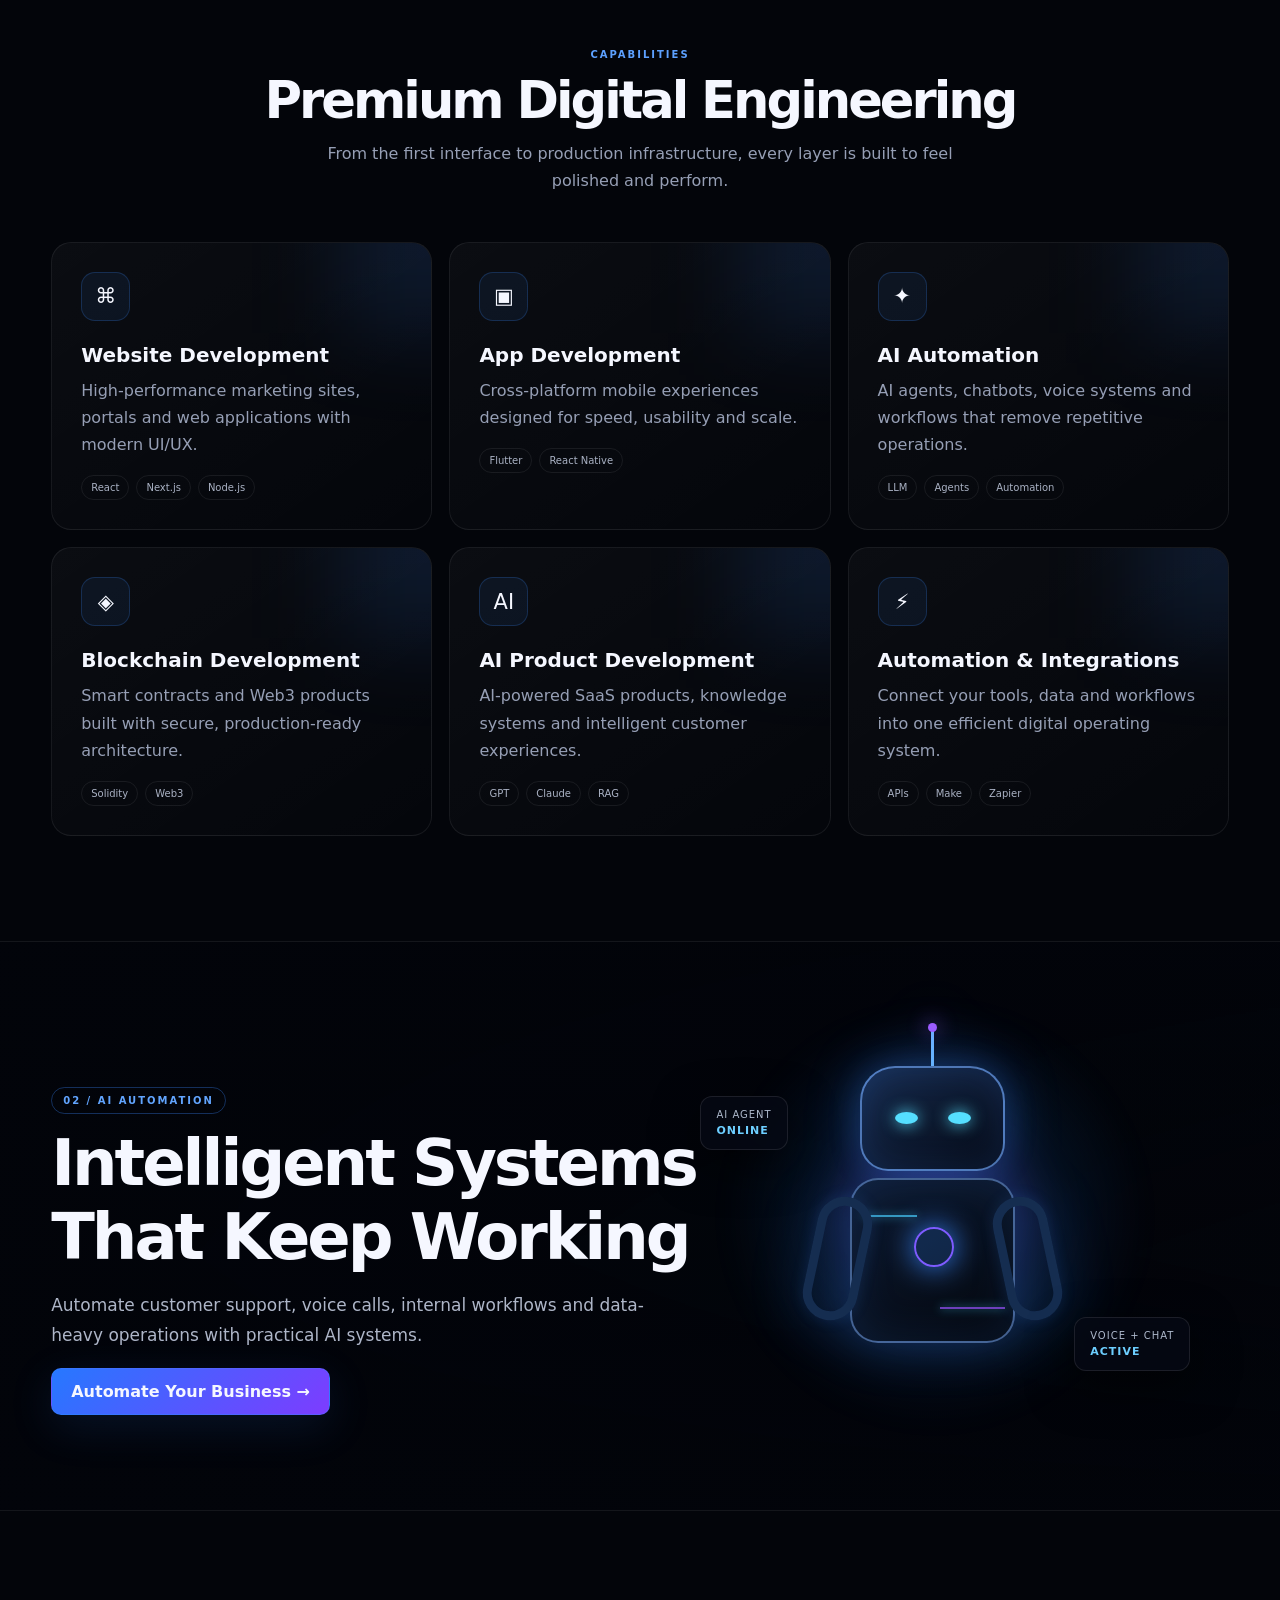
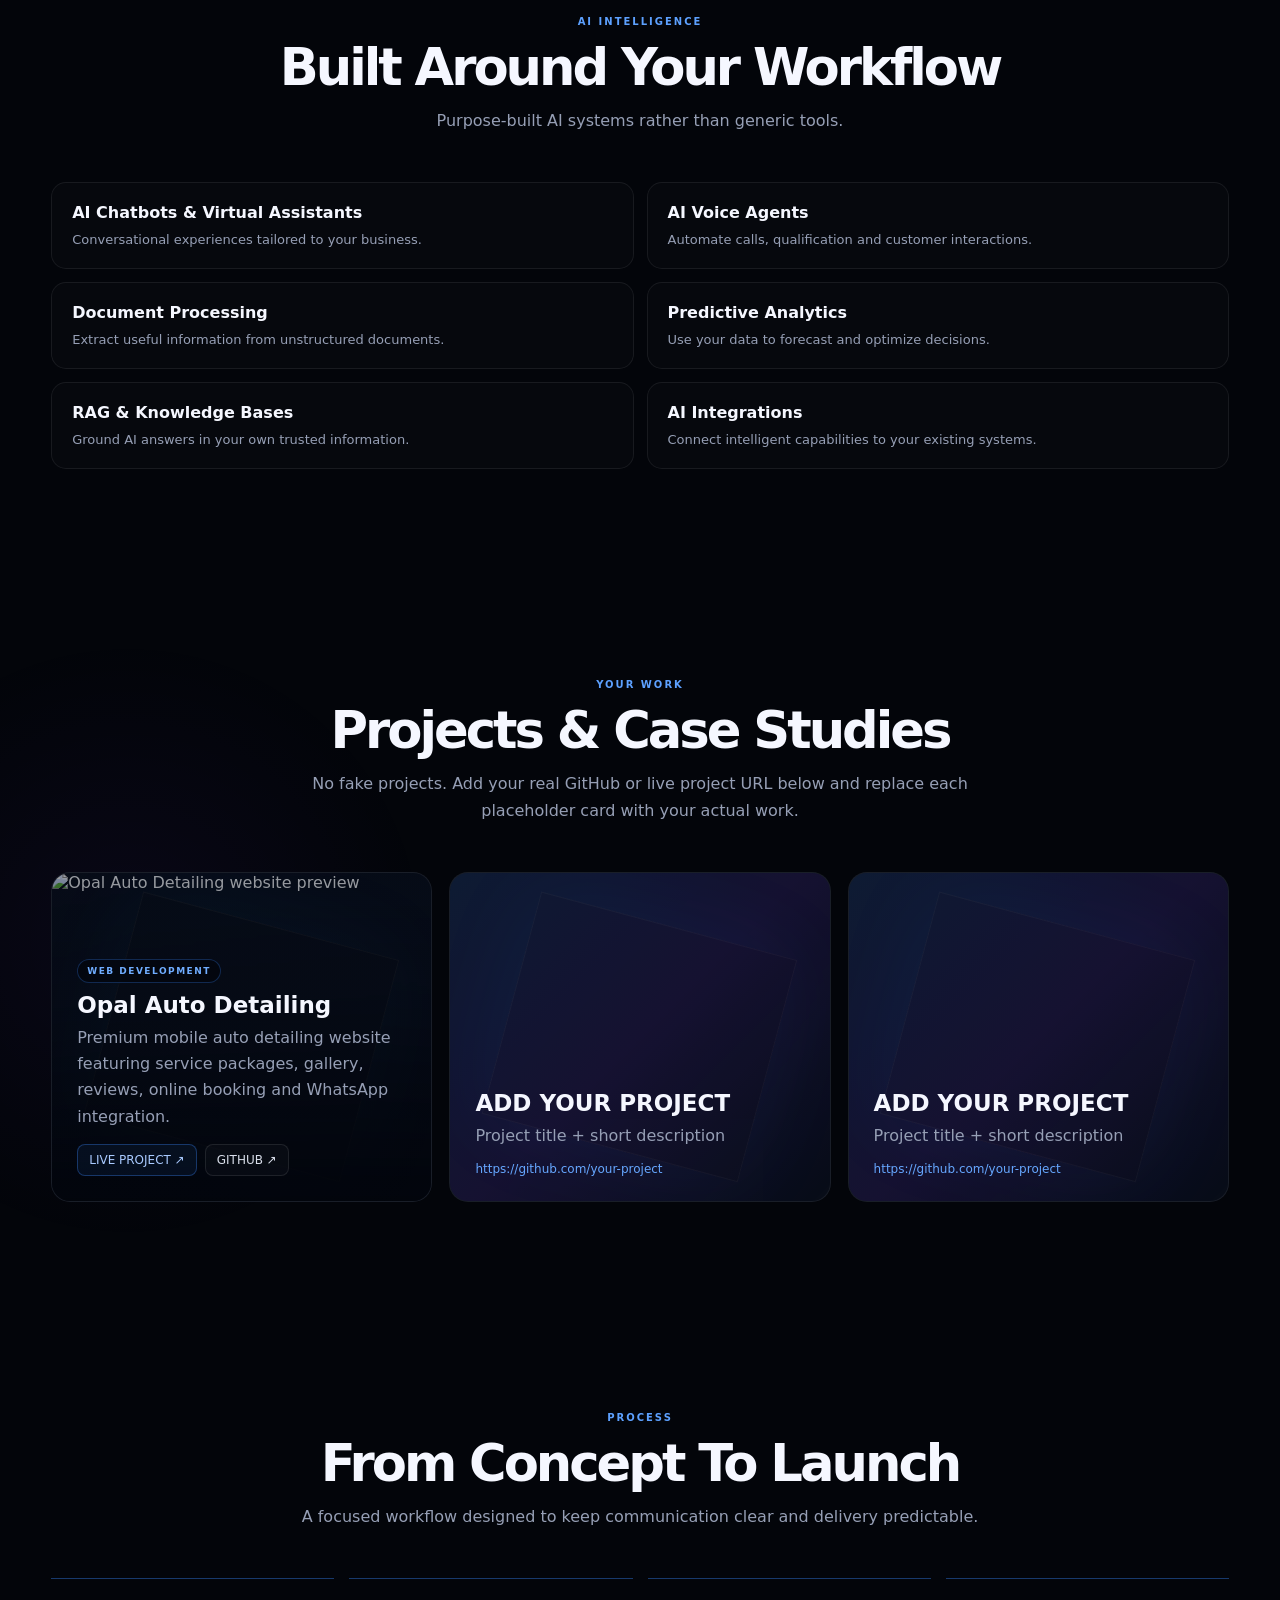
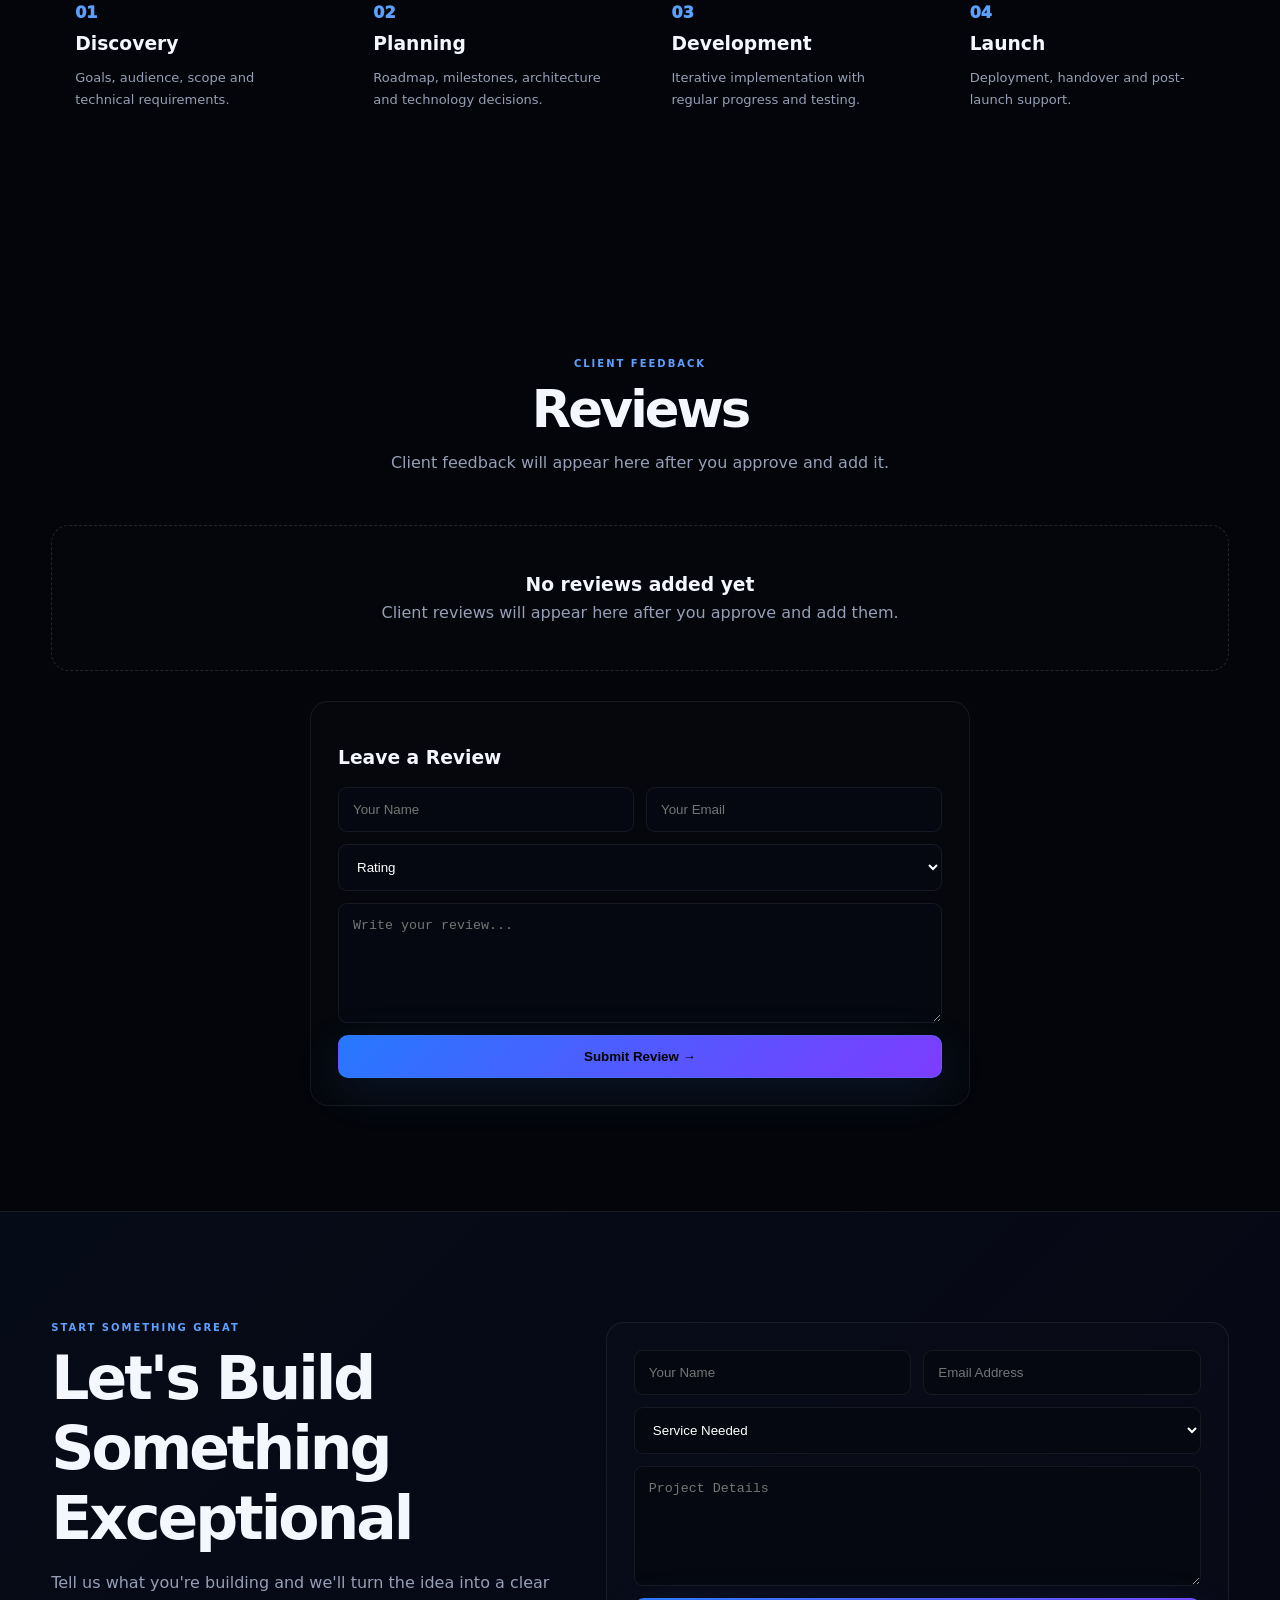
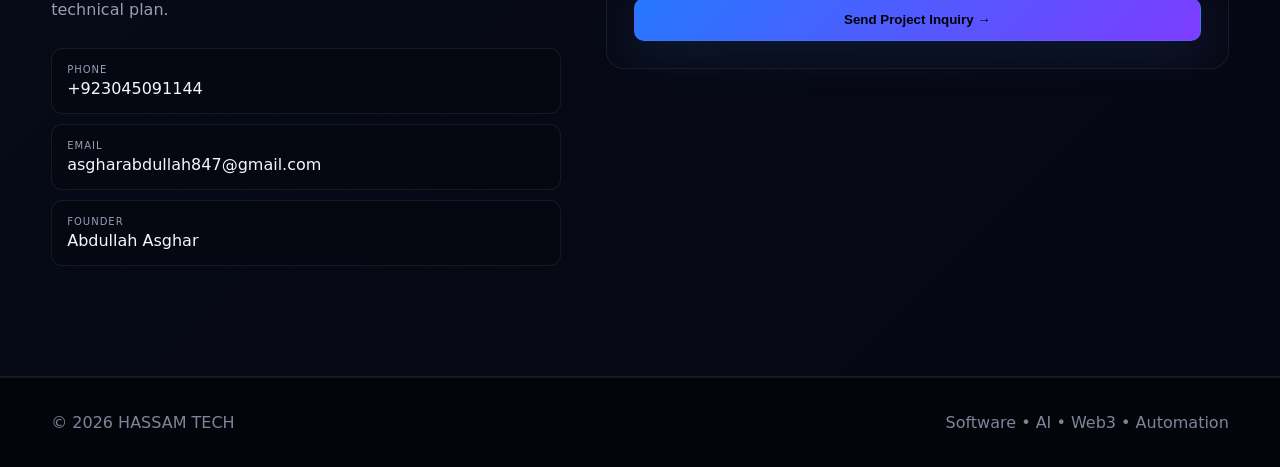
==== commit a5534b73: "Add files via upload" ====
--- a/index.html
+++ b/index.html
@@ -484,10 +484,10 @@
 
 
 /* OPAL PROJECT CARD — additive only */
-.projectLink{display:block;cursor:pointer;z-index:1;background:linear-gradient(135deg,#07111f,#080d18)!important}
-.projectImage{position:absolute;inset:0;width:100%;height:100%;object-fit:cover;object-position:center top;opacity:.58;transition:transform .6s ease,opacity .4s ease,filter .4s ease;filter:saturate(.9) contrast(1.05)}
-.project:has(.projectImage):hover .projectImage{transform:scale(1.045);opacity:.72;filter:saturate(1.05) contrast(1.08)}
-.projectLink:after{content:"";position:absolute;inset:0;background:linear-gradient(180deg,rgba(2,4,10,.12) 0%,rgba(2,4,10,.25) 38%,rgba(2,4,10,.96) 100%);pointer-events:none}
+.projectLink{display:block;cursor:pointer;z-index:1;background:linear-gradient(135deg,rgba(7,17,31,.18),rgba(8,13,24,.28)),url('/assets/projects/opal-auto-detailing.png') center top/cover no-repeat!important}
+.projectImage{position:absolute;inset:0;display:block;width:100%;height:100%;object-fit:cover;object-position:center top;opacity:.72;z-index:0;transition:transform .6s ease,opacity .4s ease,filter .4s ease;filter:saturate(.95) contrast(1.05)}
+.project:has(.projectImage):hover .projectImage{transform:scale(1.045);opacity:.84;filter:saturate(1.05) contrast(1.08)}
+.projectLink:after{content:"";position:absolute;z-index:1;inset:0;background:linear-gradient(180deg,rgba(2,4,10,.08) 0%,rgba(2,4,10,.24) 38%,rgba(2,4,10,.92) 100%);pointer-events:none}
 .projectBadge{display:inline-flex;width:max-content;padding:6px 9px;border:1px solid #3988ff45;border-radius:99px;color:#70adff;font-size:9px;font-weight:900;letter-spacing:1.5px;margin-bottom:9px;background:#02040a88;backdrop-filter:blur(8px)}
 .projectActions{display:flex;gap:8px;flex-wrap:wrap;margin-top:14px}
 .projectBtn{display:inline-flex!important;align-items:center;padding:8px 11px;border:1px solid #3988ff55;border-radius:8px;background:#3988ff12;color:#a9caff!important;word-break:normal!important;transition:.25s}
